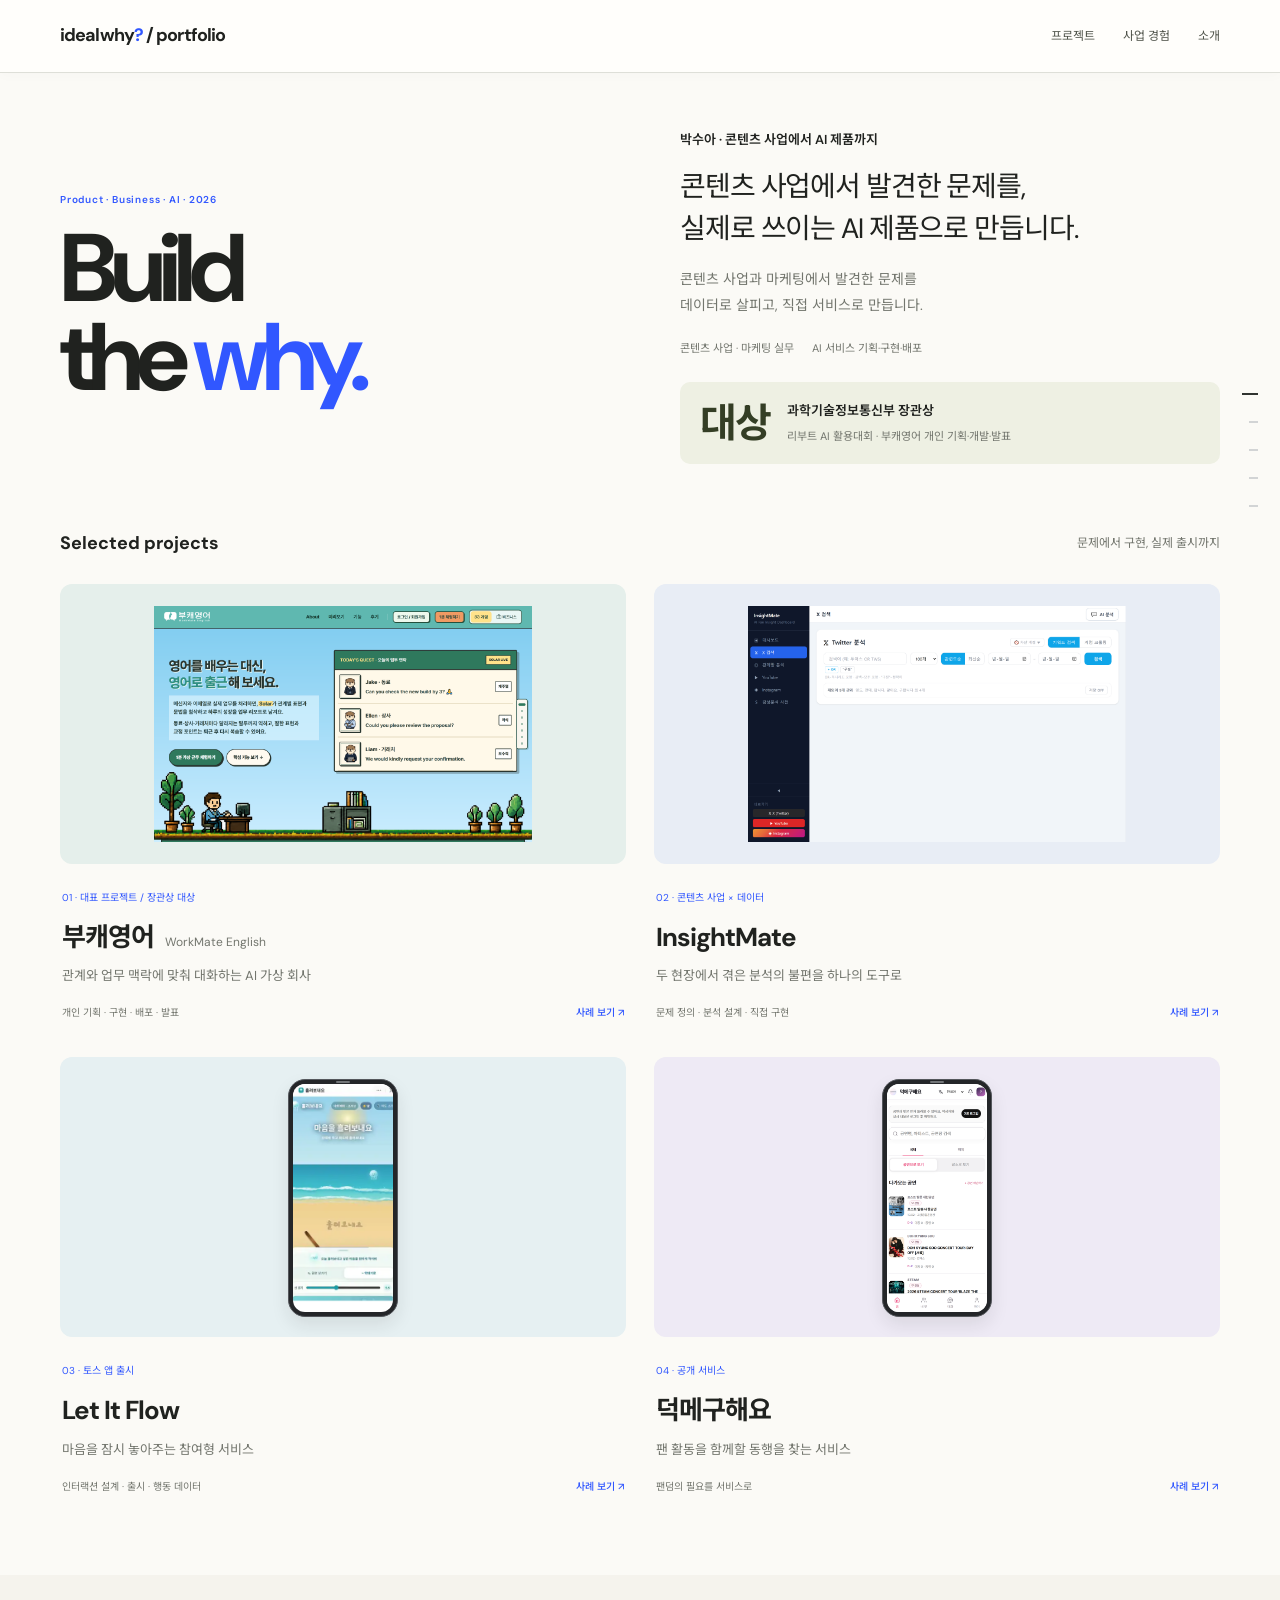
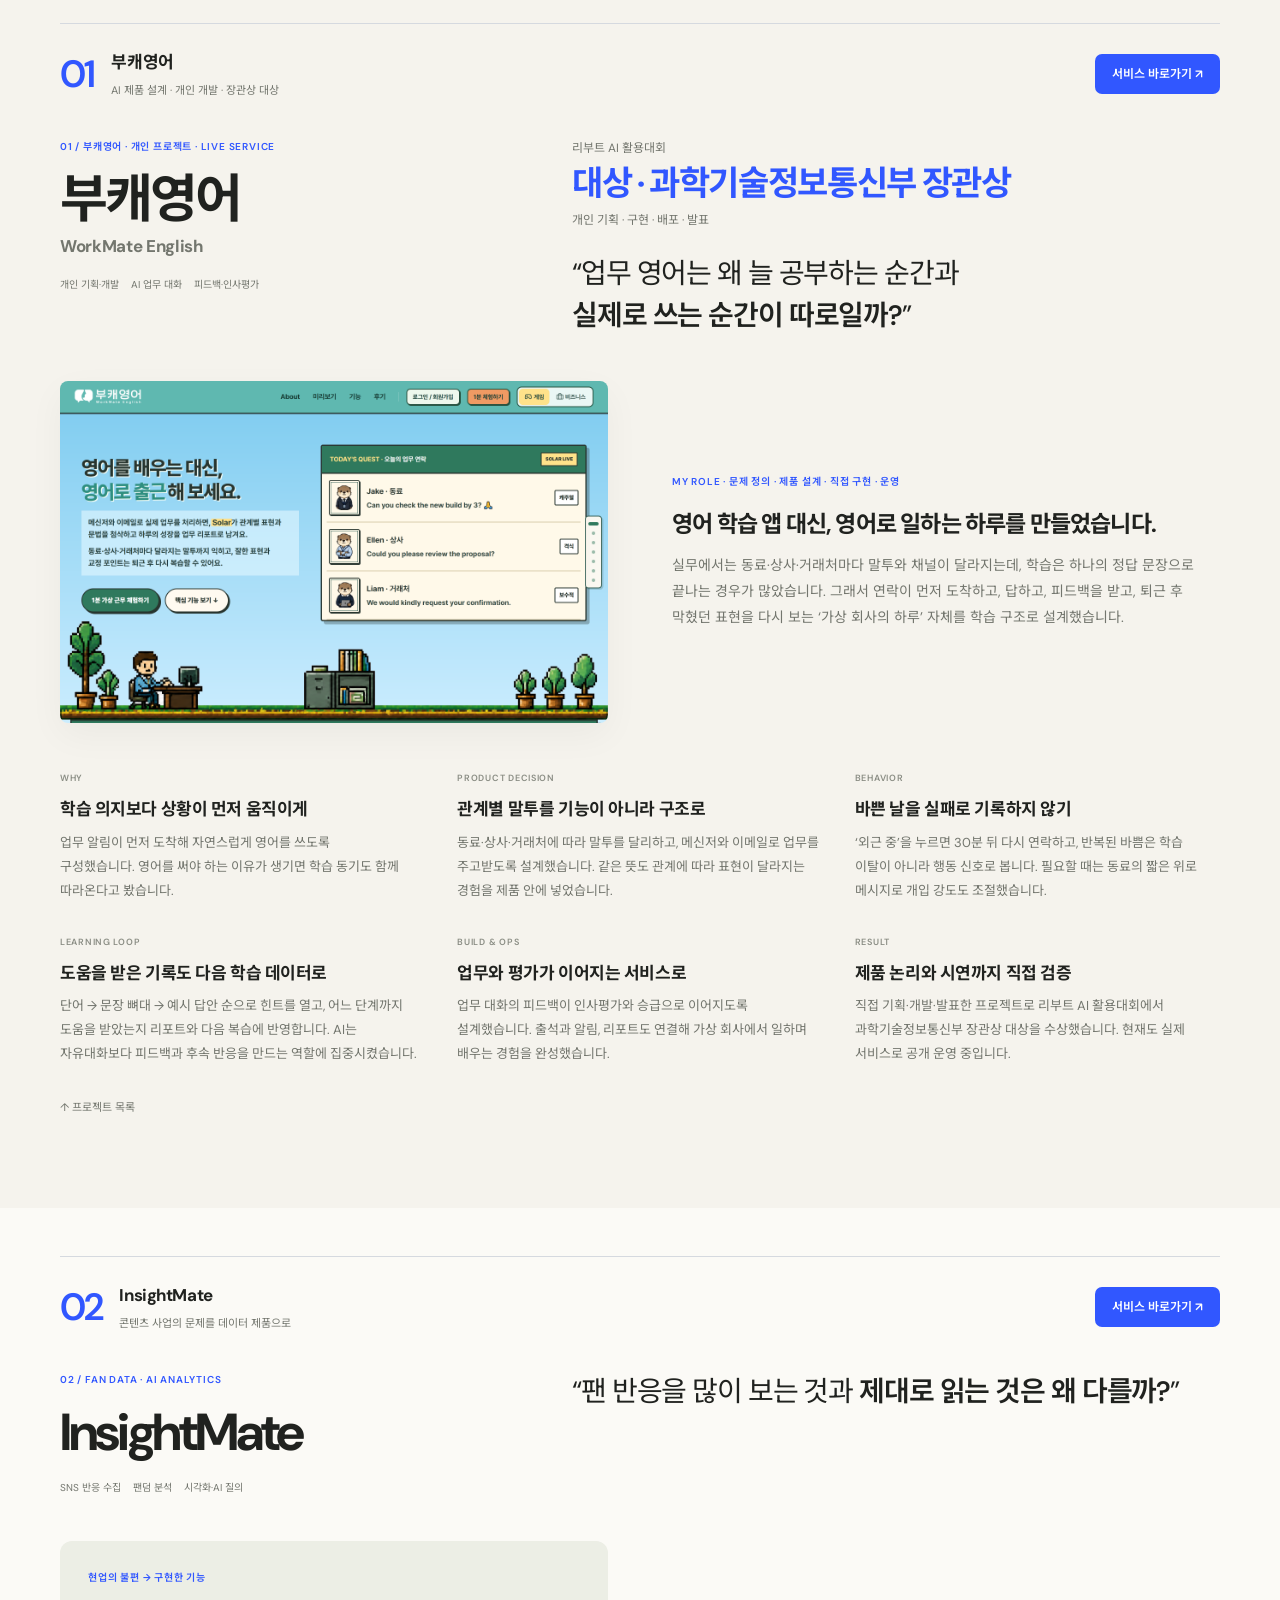
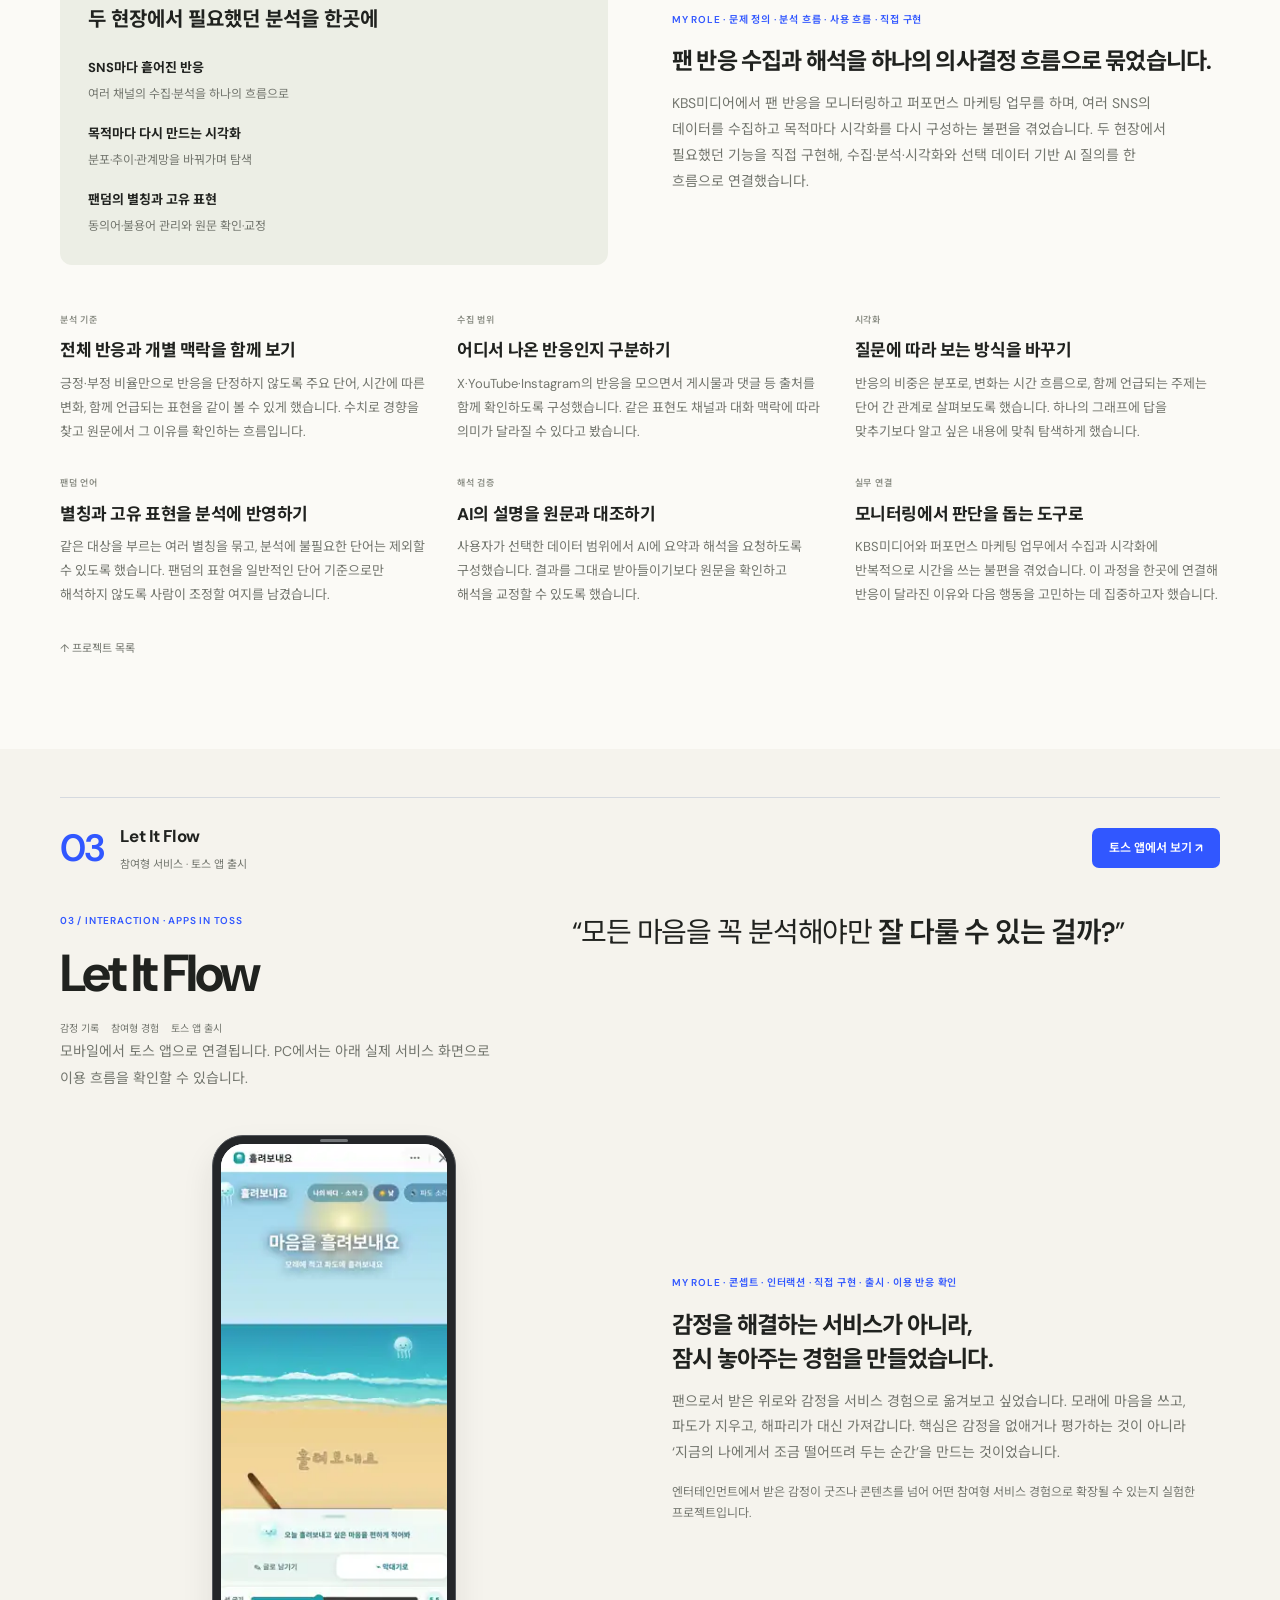
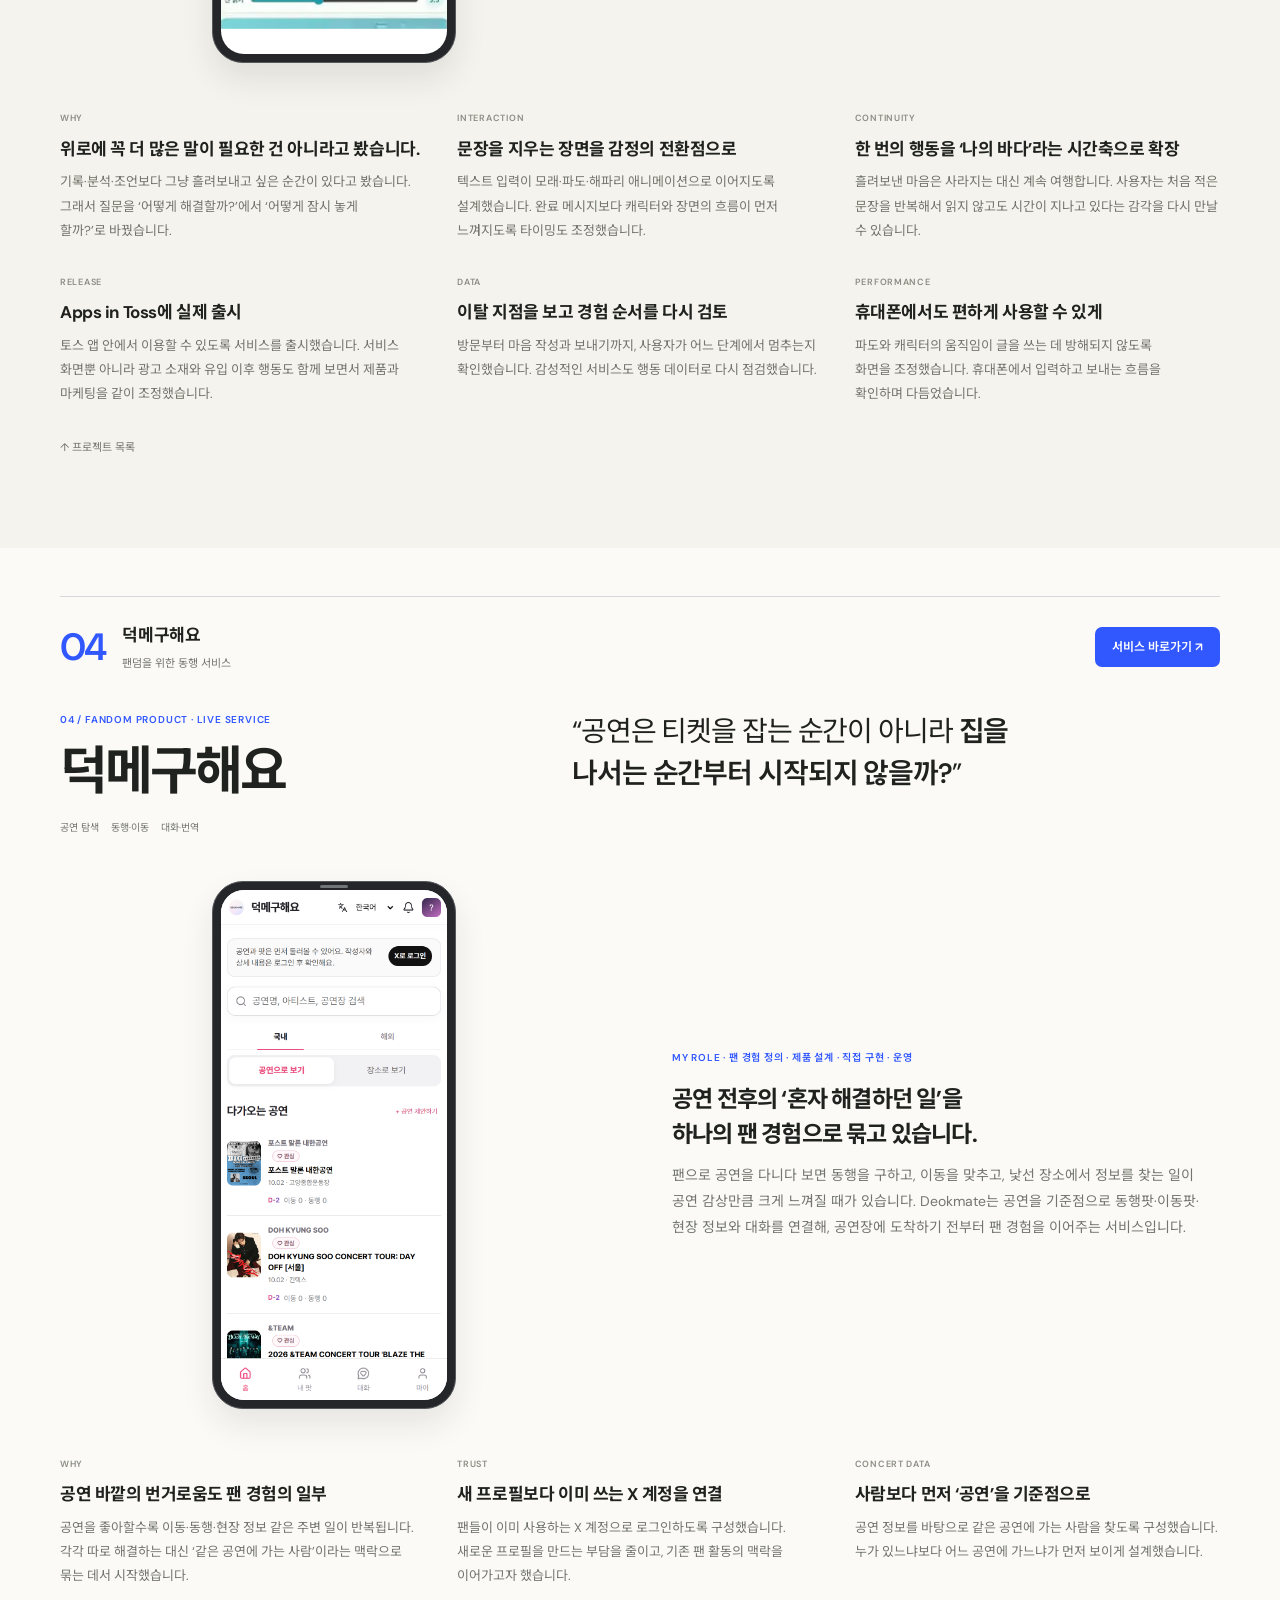
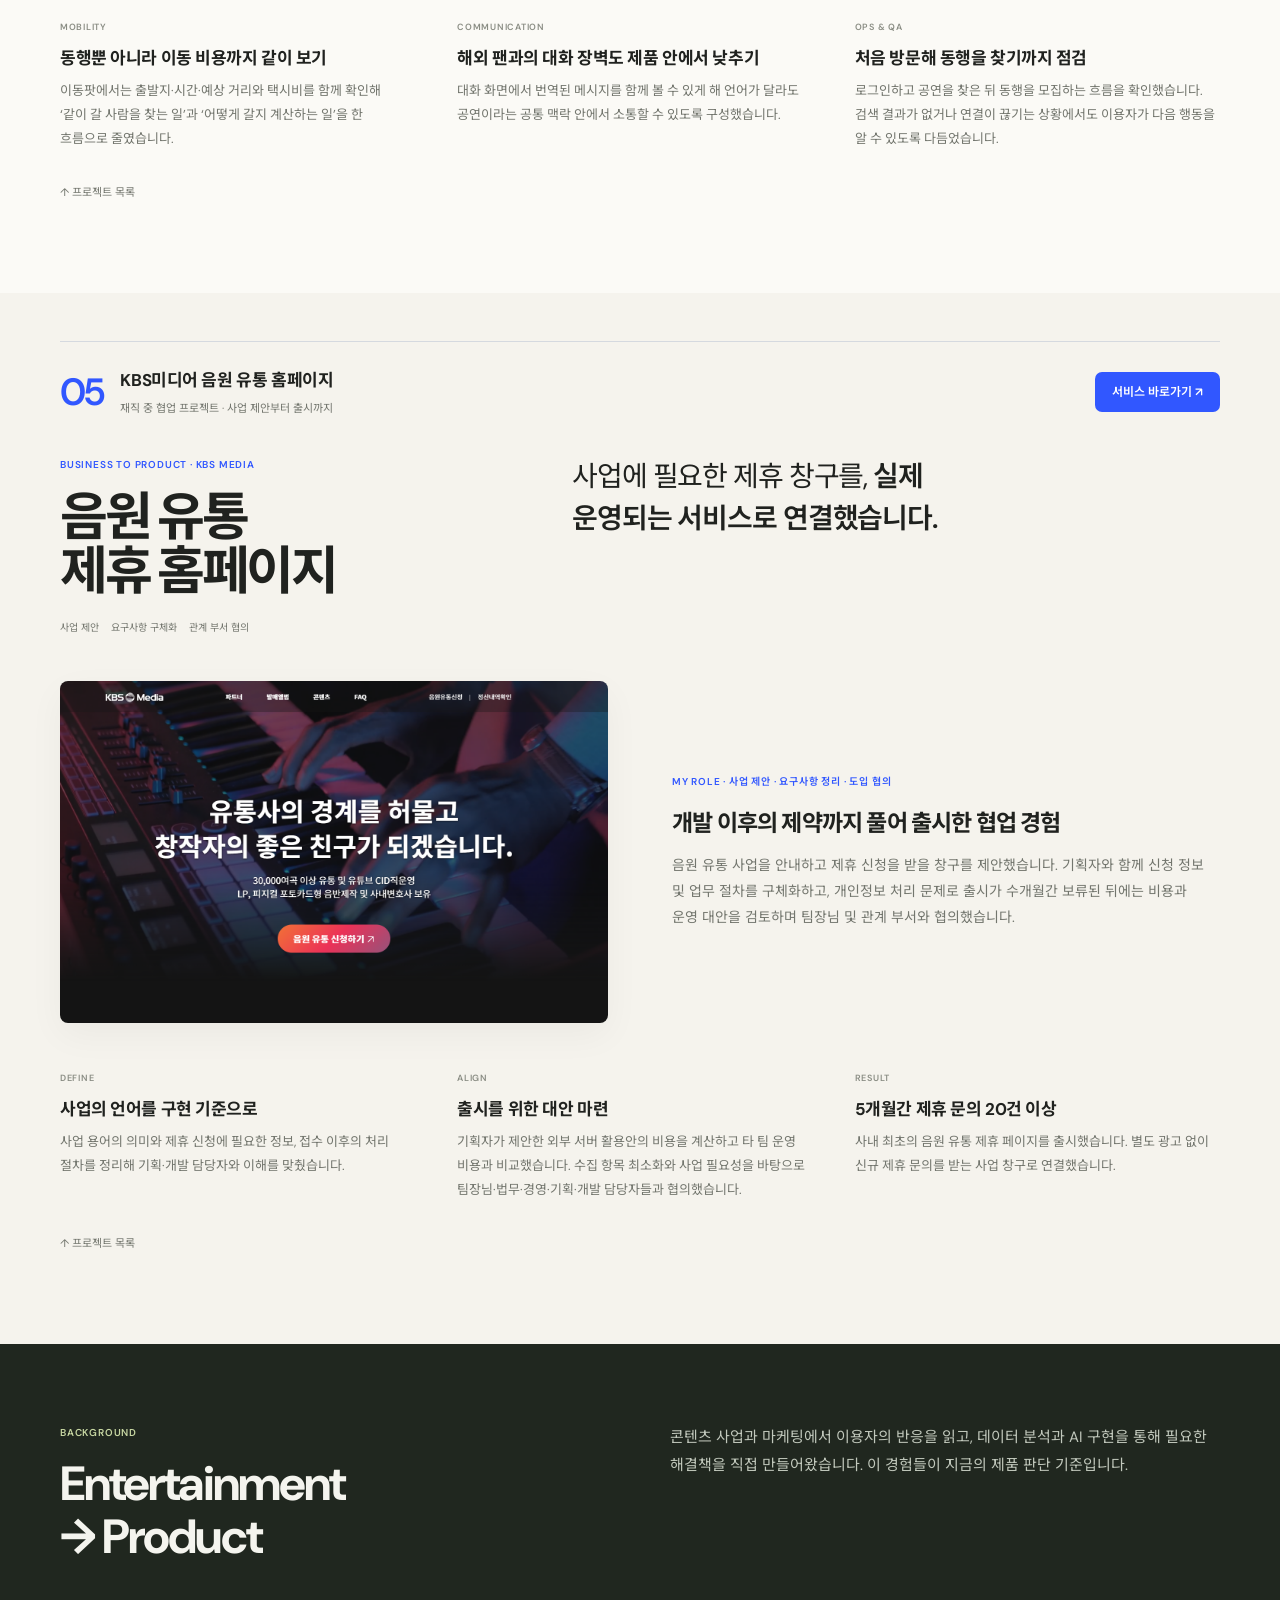
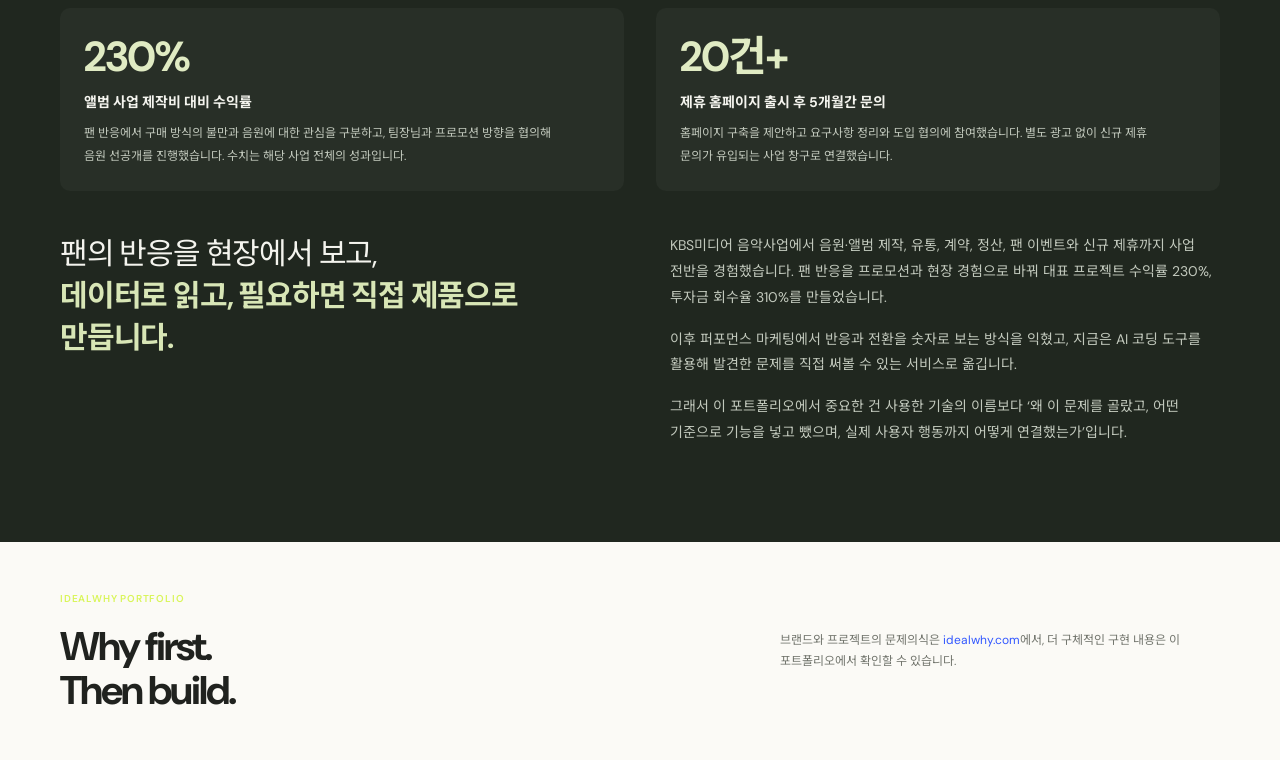
==== portfolio/index.html @ 9c5b3c1f "Clarify analytical decisions and distinguish top navigation" ====
<!doctype html>
<html lang="ko">
<head>
<meta charset="utf-8">
<meta name="viewport" content="width=device-width,initial-scale=1">
<title>박수아 · AI Product Builder Portfolio | idealwhy</title>
<meta name="description" content="박수아의 제품·사업·AI 서비스 포트폴리오. idealwhy에서 소개한 프로젝트의 제품 구조와 개발 의사결정을 더 자세히 정리했습니다.">
<link rel="canonical" href="https://portfolio.idealwhy.com/">
<meta property="og:type" content="website">
<meta property="og:locale" content="ko_KR">
<meta property="og:site_name" content="idealwhy portfolio">
<meta property="og:title" content="Portfolio · idealwhy">
<meta property="og:description" content="제품을 왜 이렇게 만들었는지, 어떤 구조로 구현했는지까지 정리한 포트폴리오.">
<meta property="og:url" content="https://portfolio.idealwhy.com/">
<meta property="og:image" content="https://www.idealwhy.com/og-idealwhy.png?v=20260929-portfolio">
<link rel="icon" type="image/png" sizes="32x32" href="https://www.idealwhy.com/favicon-idw-32.png">
<link rel="preconnect" href="https://fonts.googleapis.com">
<link rel="preconnect" href="https://fonts.gstatic.com" crossorigin>
<link href="https://fonts.googleapis.com/css2?family=DM+Mono:wght@400;500&family=DM+Sans:wght@400;500;600;700&family=Noto+Sans+KR:wght@400;500;600;700&display=swap" rel="stylesheet">
<script async src="https://www.googletagmanager.com/gtag/js?id=G-F6FELRLPHC"></script>
<script>
window.dataLayer=window.dataLayer||[];
function gtag(){dataLayer.push(arguments)}
gtag("js",new Date());
gtag("config","G-F6FELRLPHC",{page_title:"박수아 | AI Product Builder Portfolio",page_path:window.location.pathname,content_group:"portfolio"});
</script>
<style>
:root{--bg:#f5f3ed;--paper:#fbfaf6;--ink:#20221f;--muted:#73766e;--blue:#3157ff;--acid:#e6edbc;--line:#e0e0d9}
*{box-sizing:border-box}html{scroll-behavior:smooth;scroll-padding-top:92px}body{margin:0;background:var(--paper);color:var(--ink);font-family:"DM Sans","Noto Sans KR",sans-serif;line-height:1.75;word-break:keep-all}a{color:inherit;text-decoration:none}img{display:block;max-width:100%}.wrap{width:min(calc(100% - 80px),1160px);margin:auto}.topbar{position:sticky;top:0;z-index:20;background:#fbfaf6f5;backdrop-filter:blur(12px)}.topbar .wrap{height:72px;display:flex;align-items:center;justify-content:space-between}.brand{font-size:18px;font-weight:700;letter-spacing:-.05em}.brand i{font-style:normal;color:var(--blue)}.nav{display:flex;gap:24px;font-size:11px;color:var(--muted)}.nav a:hover,a.live:hover{color:var(--blue)}.hero{padding:56px 0 80px}.hero-grid{display:grid;grid-template-columns:1fr 1fr;gap:80px;align-items:center}.eyebrow,.roleline{font-size:10px;font-weight:600;letter-spacing:.08em;color:var(--blue);margin-bottom:16px}.hero h1{font-size:96px;line-height:.93;letter-spacing:-.075em;margin:0}.hero h1 span{color:var(--blue)}.profile-line{font-size:13px;font-weight:600;margin:0 0 14px}.hero-copy{font-size:28px;line-height:1.45;letter-spacing:-.04em;margin:0 0 16px}.hero-sub{font-size:14px;color:var(--muted);margin:0}.proofs{display:flex;flex-wrap:wrap;gap:8px 18px;margin-top:20px;font-size:11px;color:var(--muted)}.project-index{margin-top:64px}.index-heading{display:flex;justify-content:space-between;align-items:center;margin-bottom:24px}.index-heading h2{font-size:18px;margin:0}.index-heading>span{font-size:12px;color:var(--muted)}.project-cards{display:grid;grid-template-columns:1fr 1fr;gap:36px 28px}.project-card{min-width:0}.card-art{height:280px;padding:22px;border-radius:12px;display:flex;align-items:center;justify-content:center;overflow:hidden;transition:transform .2s}.project-card:hover .card-art{transform:translateY(-3px)}.card-art img{width:100%;height:100%;object-fit:contain;border-radius:5px}.workmate-art{background:#e5efeb}.insight-art{background:#e8edf5}.flow-art{background:#e6f0f2}.deokmate-art{background:#eeeaf5}.mobile-art img{width:auto;max-width:100%;height:100%;border-radius:9px;box-shadow:0 5px 18px #20221f0d}.card-copy{padding:18px 2px 0}.card-label{font-size:10px;color:var(--blue)}.card-copy h3{font-size:26px;letter-spacing:-.04em;margin:5px 0}.card-copy h3 small{font-size:12px;font-weight:400;color:var(--muted);letter-spacing:0;margin-left:6px}.card-copy p{font-size:13px;color:var(--muted);margin:0}.card-foot{display:flex;justify-content:space-between;gap:12px;margin-top:16px;font-size:10px;color:var(--muted)}.card-foot b{font-weight:500;color:var(--blue);white-space:nowrap}.project{padding:88px 0}.project:nth-of-type(even){background:var(--bg)}.project-top{display:grid;grid-template-columns:.8fr 1.2fr;gap:80px;align-items:start}.project-title h3{font-size:52px;line-height:1.05;letter-spacing:-.06em;margin:0 0 20px}.project-title h3 small{display:block;font-size:17px;letter-spacing:-.02em;color:var(--muted);margin-top:12px}.meta{display:flex;flex-wrap:wrap;gap:5px 12px;font-size:10px;color:var(--muted)}.live{display:inline-block;margin-top:18px;font-size:12px;color:var(--blue)}.project-question{font-size:28px;line-height:1.5;letter-spacing:-.04em;margin:0}.project-question strong{font-weight:600}.case-award{display:block;font-size:11px;color:var(--blue);margin-bottom:16px}.preview{display:grid;grid-template-columns:1fr 1fr;gap:64px;align-items:center;margin-top:44px}.monitor{width:100%;margin:auto}.monitor img{width:100%;border-radius:8px;box-shadow:0 12px 36px #20221f0b}.phone{max-width:220px;margin:auto}.phone img{width:100%;border-radius:20px}.deokmate-mockup{max-width:240px;margin:auto}.deokmate-mockup img{width:100%;border-radius:16px;box-shadow:0 12px 36px #20221f0b}.preview-copy h4{font-size:23px;line-height:1.5;letter-spacing:-.035em;margin:0 0 12px}.preview-copy p{font-size:14px;color:var(--muted);margin:0}.need-map{padding:28px;background:#eceee5;border-radius:12px}.need-map h4{font-size:20px;margin:0 0 20px}.need-map>div:not(.eyebrow){margin-top:18px}.need-map b,.need-map span{display:block}.need-map b{font-size:13px}.need-map span{font-size:12px;color:var(--muted);margin-top:4px}.detail-grid{display:grid;grid-template-columns:repeat(3,1fr);gap:32px;margin-top:48px}.detail .eyebrow{font-size:9px;color:#8a8d84;margin-bottom:10px}.detail h4{font-size:17px;line-height:1.5;margin:0 0 8px;letter-spacing:-.025em}.detail p,.detail li{font-size:12px;color:var(--muted);margin:0}.detail ul{padding-left:16px}.arch{margin-top:36px}.arch-flow{display:flex;gap:24px;flex-wrap:wrap}.arch-node{flex:1;min-width:120px}.arch-node b{display:block;font-size:9px;font-weight:500;color:var(--muted);margin-bottom:6px}.arch-node span{font-size:11px;color:var(--muted)}.tech-table{margin-top:28px}.tech-row{display:flex;gap:18px;font-size:11px;margin-top:6px;color:var(--muted)}.tech-row b{width:130px;flex-shrink:0;font-size:9px;font-weight:500}.note{font-size:12px;color:var(--muted);margin-top:16px}.back-projects{display:inline-block;margin-top:32px;font-size:11px;color:var(--muted)}.delivery{padding:72px 0;background:#eeeee5}.delivery h3{font-size:30px;line-height:1.5;letter-spacing:-.04em;margin:0 0 20px}.delivery p{font-size:14px;color:var(--muted);max-width:850px}.delivery-grid{display:grid;grid-template-columns:repeat(3,1fr);gap:36px;margin-top:28px}.delivery-grid h4{font-size:16px;margin:0 0 8px}.delivery-grid p{font-size:12px;margin:0}.background{padding:80px 0;background:#20271f;color:#f4f4ee}.section-head{display:grid;grid-template-columns:1fr 1fr;gap:60px;margin-bottom:44px}.section-head h2{font-size:48px;line-height:1.1;margin:0;letter-spacing:-.04em}.section-head p{font-size:15px;color:#c1c8bc;margin:0}.background .eyebrow{color:#c7d7a2}.bridge{display:grid;grid-template-columns:1fr 1fr;gap:60px}.bridge blockquote{font-size:30px;line-height:1.4;margin:0;letter-spacing:-.04em}.bridge blockquote strong{color:#d8e6b6}.bridge-copy{font-size:14px;color:#c1c8bc}.bridge-copy p{margin:0 0 16px}.footer{padding:48px 0}.footer .wrap{display:flex;justify-content:space-between;align-items:center;gap:36px}.footer h2{font-size:40px;line-height:1.1;letter-spacing:-.05em;margin:0}.footer p{font-size:12px;color:var(--muted);max-width:440px}.footer a{color:var(--blue)}a:focus-visible{outline:3px solid var(--blue);outline-offset:5px}
@media(max-width:800px){.wrap{width:calc(100% - 36px)}.nav{display:none}.hero{padding:32px 0 48px}.hero-grid,.project-top,.preview,.section-head,.bridge{grid-template-columns:1fr;gap:28px}.hero h1{font-size:70px}.hero-copy{font-size:25px}.project-index{margin-top:40px}.card-art{height:220px;padding:16px}.card-copy h3{font-size:23px}.card-copy h3 small{display:block;margin:4px 0 0}.project{padding:56px 0}.project-title h3{font-size:44px}.project-question{font-size:25px}.detail-grid,.delivery-grid{grid-template-columns:1fr;gap:24px}.detail-grid{margin-top:36px}.detail p{font-size:14px}.arch-flow{gap:16px}.arch-node{min-width:130px}.tech-row{display:block}.tech-row b{display:block;margin-top:10px}.delivery{padding:48px 0}.delivery h3{font-size:25px}.footer .wrap{display:block}.index-heading>span{display:none}}
@media(max-width:560px){.project-cards{grid-template-columns:1fr;gap:32px}.card-copy h3 small{display:inline;margin-left:6px}.card-art{height:245px}.card-foot{font-size:10px}}
@media(prefers-reduced-motion:reduce){html{scroll-behavior:auto}.card-art{transition:none}}

/* Quiet right-side scroll index; content remains centered */
.project-rail{position:fixed;right:12px;left:auto;top:50%;transform:translateY(-50%);width:28px;z-index:30;display:flex;flex-direction:column;gap:0;background:none;padding:0;overflow:visible}.rail-label{display:none}.project-rail a{position:relative;display:block;width:28px;height:40px;padding:0;font-size:0;color:transparent;border-radius:0;background:none}.project-rail a span{display:none}.project-rail a::before{content:"";position:absolute;right:10px;top:5px;width:7px;height:2px;background:#d2d4d5;box-shadow:none}.project-rail a[aria-current="location"]::before{width:13px;background:#303330}.project-rail a:hover::before{background:var(--blue)}.project-rail a::after{content:attr(aria-label);position:absolute;right:32px;top:0;white-space:nowrap;font-size:11px;line-height:24px;padding:3px 9px;background:#fbfaf6f5;color:var(--ink);border-radius:4px;opacity:0;pointer-events:none}.project-rail a:hover::after,.project-rail a:focus-visible::after{opacity:1}.chapter-heading{display:flex;align-items:center;gap:18px;margin-bottom:38px;padding-top:24px;border-top:1px solid #d5d9df}.chapter-heading>span{font-size:38px;line-height:1;color:var(--blue);letter-spacing:-.06em;font-weight:600}.chapter-heading h2{font-size:17px;margin:0;letter-spacing:-.025em}.chapter-heading p{font-size:11px;color:var(--muted);margin:3px 0 0}.project{padding-top:48px}.nav{display:none}.wrap{margin-left:auto;margin-right:auto}html{scroll-padding-top:92px}
@media(max-width:800px){.project-rail{right:0;width:22px}.project-rail a{width:22px;height:30px}.project-rail a::before{right:5px;box-shadow:none}.wrap{width:calc(100% - 56px)}.chapter-heading{margin-bottom:30px}.chapter-heading>span{font-size:32px}}

/* Consistent phone frames and visible proof points */
.device-phone{position:relative;flex-shrink:0;width:244px;aspect-ratio:390/844;padding:8px;background:#242629;border:1px solid #55585d;border-radius:31px;box-shadow:0 16px 32px #20221f18;margin:auto}.device-phone::before{content:"";position:absolute;top:3px;left:50%;transform:translateX(-50%);width:28px;height:3px;border-radius:3px;background:#727578}.device-screen{width:100%;height:100%;overflow:hidden;border-radius:23px;background:white}.device-phone .device-screen img{display:block;width:100%;height:100%;max-width:none;object-fit:cover;object-position:top;border-radius:0;box-shadow:none}.mobile-art .device-phone{height:238px;width:auto;aspect-ratio:390/844;padding:4px;border-radius:17px;box-shadow:0 8px 18px #20221f18}.mobile-art .device-screen{border-radius:12px}.mobile-art .device-phone::before{width:14px;height:2px;top:1px}.phone,.deokmate-mockup{max-width:none;width:244px;margin:auto}.award-proof{display:flex;align-items:center;gap:18px;margin-top:24px;padding:18px 20px;background:#eef0e3;border-radius:10px}.award-proof strong{font-size:40px;line-height:1;letter-spacing:-.06em;color:#343e25;flex-shrink:0}.award-proof b{display:block;font-size:13px;font-weight:600}.award-proof span{display:block;font-size:11px;color:var(--muted);margin-top:4px}.case-award{padding:0;margin-bottom:22px;font-size:12px;color:var(--muted)}.case-award strong{display:block;font-size:34px;line-height:1.2;color:var(--blue);letter-spacing:-.04em;margin:5px 0}.business-proof{display:grid;grid-template-columns:1fr 1fr;gap:32px;margin:0 0 42px}.business-proof>div{padding:24px;background:#ffffff09;border-radius:10px}.business-proof strong{font-size:42px;line-height:1.2;color:#e0ebc3;letter-spacing:-.05em}.business-proof b{display:block;font-size:14px;margin:8px 0}.business-proof p{font-size:12px;color:#c1c8bc;margin:0;max-width:470px}
@media(max-width:800px){.business-proof{grid-template-columns:1fr;gap:16px}.award-proof{padding:16px;gap:14px}.award-proof strong{font-size:34px}.case-award strong{font-size:30px}}
.project-rail a{height:28px}.project-rail a::before{top:13px;width:9px;box-shadow:none}.project-rail a[aria-current="location"]::before{width:16px}

.topbar .nav{display:flex;gap:28px;align-items:center;font-size:12px;color:var(--muted)}.topbar .nav a{white-space:nowrap;padding:10px 0}.topbar .nav a:hover,.topbar .nav a:focus-visible{color:var(--blue)}
@media(max-width:600px){.topbar .wrap{width:calc(100% - 36px);gap:14px}.topbar .brand{font-size:14px}.topbar .nav{gap:14px;font-size:11px}}

/* Natural paragraph wrapping without forced sentence breaks */
.preview-copy p,.detail p,.bridge-copy p,.business-proof p,.section-head p{line-height:1.85;word-break:keep-all;overflow-wrap:break-word;text-wrap:pretty}.project-question,.hero-copy,.preview-copy h4,.detail h4{text-wrap:balance}.project-title h3{overflow-wrap:normal;word-break:keep-all}.preview-copy p{max-width:38em}.detail p{font-size:13px}.tech-row span{overflow-wrap:anywhere}
@media(max-width:800px){.detail p{font-size:14px}.project-title h3{font-size:clamp(32px,10vw,44px)}}

.chapter-heading .live{margin:0 0 0 auto;display:inline-flex;align-items:center;justify-content:center;flex-shrink:0;padding:11px 17px;border-radius:7px;background:var(--blue);color:#fff;font-size:12px;font-weight:600;line-height:1.5;white-space:nowrap}.chapter-heading .live:hover{background:#2445d8;color:#fff}.chapter-heading>div{min-width:0}.chapter-heading{align-items:center}
@media(max-width:600px){.chapter-heading{gap:10px;flex-wrap:wrap}.chapter-heading>div{flex:1}.chapter-heading .live{padding:9px 11px;font-size:11px}.chapter-heading h2{font-size:15px}.chapter-heading p{font-size:10px}.chapter-heading>span{font-size:28px}}

.hero-copy .thought,.hero-sub .thought{display:block}.hero-sub{line-height:1.9}.hero-copy{line-height:1.5}.preview-copy h4{max-width:24em}.preview-copy p{text-wrap:pretty}.case-award strong{text-wrap:balance}

.topbar{background:#fffefb;border-bottom:1px solid #dedfd8;box-shadow:0 3px 12px #20221f05}.topbar .nav a{color:#50544b}.topbar .brand{color:#20221f}
</style>
</head>
<body>
<header class="topbar">
  <div class="wrap">
    <a class="brand" href="https://www.idealwhy.com/">idealwhy<i>?</i> / portfolio</a>
    <nav class="nav" aria-label="주요 메뉴"><a href="#projects">프로젝트</a><a href="#delivery">사업 경험</a><a href="#background">소개</a></nav>
  </div>
</header>
<nav class="project-rail" aria-label="프로젝트 스크롤 이동"><a href="#workmate" aria-label="부캐영어">부캐영어</a><a href="#insightmate" aria-label="InsightMate">InsightMate</a><a href="#flow" aria-label="Let It Flow">Let It Flow</a><a href="#deokmate" aria-label="덕메구해요">덕메구해요</a><a href="#delivery" aria-label="KBS미디어 홈페이지">KBS미디어 홈페이지</a></nav>

<main>
<section class="hero">
  <div class="wrap">
    <div class="hero-grid">
      <div>
        <div class="eyebrow">Product · Business · AI · 2026</div>
        <h1>Build<br>the <span>why.</span></h1>
      </div>
      <div>
        <p class="profile-line">박수아 · 콘텐츠 사업에서 AI 제품까지</p><p class="hero-copy"><span class="thought">콘텐츠 사업에서 발견한 문제를,</span> <span class="thought">실제로 쓰이는 AI 제품으로 만듭니다.</span></p>
        <p class="hero-sub"><span class="thought">콘텐츠 사업과 마케팅에서 발견한 문제를</span> <span class="thought">데이터로 살피고, 직접 서비스로 만듭니다.</span></p><div class="proofs"><span>콘텐츠 사업 · 마케팅 실무</span><span>AI 서비스 기획·구현·배포</span></div><div class="award-proof"><strong>대상</strong><div><b>과학기술정보통신부 장관상</b><span>리부트 AI 활용대회 · 부캐영어 개인 기획·개발·발표</span></div></div>
      </div>
    </div>
<div class="project-index" id="projects"><div class="index-heading"><h2>Selected projects</h2><span>문제에서 구현, 실제 출시까지</span></div><div class="project-cards">
<a class="project-card featured" href="#workmate"><div class="card-art workmate-art"><img src="/assets/workmate-card.png" alt="부캐영어 실제 서비스 첫 화면"></div><div class="card-copy"><span class="card-label">01 · 대표 프로젝트 / 장관상 대상</span><h3>부캐영어 <small>WorkMate English</small></h3><p>관계와 업무 맥락에 맞춰 대화하는 AI 가상 회사</p><div class="card-foot"><span>개인 기획 · 구현 · 배포 · 발표</span><b>사례 보기 ↗</b></div></div></a>
<a class="project-card" href="#insightmate"><div class="card-art insight-art"><img src="/assets/insightmate-card.png" alt="InsightMate SNS 검색과 수집 설정 화면"></div><div class="card-copy"><span class="card-label">02 · 콘텐츠 사업 × 데이터</span><h3>InsightMate</h3><p>두 현장에서 겪은 분석의 불편을 하나의 도구로</p><div class="card-foot"><span>문제 정의 · 분석 설계 · 직접 구현</span><b>사례 보기 ↗</b></div></div></a>
<a class="project-card" href="#flow"><div class="card-art mobile-art flow-art"><div class="device-phone"><div class="device-screen"><img src="/assets/let-it-flow.webp" alt="Let It Flow 실제 서비스 화면" loading="lazy"></div></div></div><div class="card-copy"><span class="card-label">03 · 토스 앱 출시</span><h3>Let It Flow</h3><p>마음을 잠시 놓아주는 참여형 서비스</p><div class="card-foot"><span>인터랙션 설계 · 출시 · 행동 데이터</span><b>사례 보기 ↗</b></div></div></a>
<a class="project-card" href="#deokmate"><div class="card-art mobile-art deokmate-art"><div class="device-phone"><div class="device-screen"><img src="/assets/deokmate-service.png" alt="덕메구해요 실제 공연 목록 화면" loading="lazy"></div></div></div><div class="card-copy"><span class="card-label">04 · 공개 서비스</span><h3>덕메구해요</h3><p>팬 활동을 함께할 동행을 찾는 서비스</p><div class="card-foot"><span>팬덤의 필요를 서비스로</span><b>사례 보기 ↗</b></div></div></a>
</div></div>
  </div>
</section>

<section class="project" id="workmate" data-project="workmate_english">
  <div class="wrap"><div class="chapter-heading"><span>01</span><div><h2>부캐영어</h2><p>AI 제품 설계 · 개인 개발 · 장관상 대상</p></div><a class="live" href="https://www.enmate.co.kr" target="_blank" rel="noreferrer">서비스 바로가기 ↗</a></div>
    <div class="project-top">
      <div class="project-title">
        <div class="eyebrow">01 / 부캐영어 · 개인 프로젝트 · LIVE SERVICE</div>
        <h3>부캐영어<small>WorkMate English</small></h3>
        <div class="meta"><span>개인 기획·개발</span><span>AI 업무 대화</span><span>피드백·인사평가</span></div>

      </div>
      <div><div class="case-award">리부트 AI 활용대회<strong>대상 · 과학기술정보통신부 장관상</strong>개인 기획 · 구현 · 배포 · 발표</div><p class="project-question">“업무 영어는 왜 늘 공부하는 순간과 <strong>실제로 쓰는 순간이 따로일까?</strong>”</p></div>
    </div>

    <div class="preview">
      <div class="monitor"><img src="/assets/workmate-card.png" alt="WorkMate English 게임 모드 실제 화면"></div>
      <div class="preview-copy">
        <div class="roleline">MY ROLE · 문제 정의 · 제품 설계 · 직접 구현 · 운영</div>
        <h4>영어 학습 앱 대신, 영어로 일하는 하루를 만들었습니다.</h4>
        <p>실무에서는 동료·상사·거래처마다 말투와 채널이 달라지는데, 학습은 하나의 정답 문장으로 끝나는 경우가 많았습니다. 그래서 연락이 먼저 도착하고, 답하고, 피드백을 받고, 퇴근 후 막혔던 표현을 다시 보는 ‘가상 회사의 하루’ 자체를 학습 구조로 설계했습니다.</p>
      </div>
    </div>
    <div class="detail-grid">
      <div class="detail"><div class="eyebrow">WHY</div><h4>학습 의지보다 상황이 먼저 움직이게</h4><p>업무 알림이 먼저 도착해 자연스럽게 영어를 쓰도록 구성했습니다. 영어를 써야 하는 이유가 생기면 학습 동기도 함께 따라온다고 봤습니다.</p></div>
      <div class="detail"><div class="eyebrow">PRODUCT DECISION</div><h4>관계별 말투를 기능이 아니라 구조로</h4><p>동료·상사·거래처에 따라 말투를 달리하고, 메신저와 이메일로 업무를 주고받도록 설계했습니다. 같은 뜻도 관계에 따라 표현이 달라지는 경험을 제품 안에 넣었습니다.</p></div>
      <div class="detail"><div class="eyebrow">BEHAVIOR</div><h4>바쁜 날을 실패로 기록하지 않기</h4><p>‘외근 중’을 누르면 30분 뒤 다시 연락하고, 반복된 바쁨은 학습 이탈이 아니라 행동 신호로 봅니다. 필요할 때는 동료의 짧은 위로 메시지로 개입 강도도 조절했습니다.</p></div>
      <div class="detail"><div class="eyebrow">LEARNING LOOP</div><h4>도움을 받은 기록도 다음 학습 데이터로</h4><p>단어 → 문장 뼈대 → 예시 답안 순으로 힌트를 열고, 어느 단계까지 도움을 받았는지 리포트와 다음 복습에 반영합니다. AI는 자유대화보다 피드백과 후속 반응을 만드는 역할에 집중시켰습니다.</p></div>
      <div class="detail"><div class="eyebrow">BUILD & OPS</div><h4>업무와 평가가 이어지는 서비스로</h4><p>업무 대화의 피드백이 인사평가와 승급으로 이어지도록 설계했습니다. 출석과 알림, 리포트도 연결해 가상 회사에서 일하며 배우는 경험을 완성했습니다.</p></div>
      <div class="detail"><div class="eyebrow">RESULT</div><h4>제품 논리와 시연까지 직접 검증</h4><p>직접 기획·개발·발표한 프로젝트로 리부트 AI 활용대회에서 과학기술정보통신부 장관상 대상을 수상했습니다. 현재도 실제 서비스로 공개 운영 중입니다.</p></div>
    </div>




    <a class="back-projects" href="#projects">↑ 프로젝트 목록</a>
  </div>
</section>

<section class="project" id="insightmate" data-project="insightmate">
  <div class="wrap"><div class="chapter-heading"><span>02</span><div><h2>InsightMate</h2><p>콘텐츠 사업의 문제를 데이터 제품으로</p></div><a class="live" href="https://insightmate.idealwhy.com" target="_blank" rel="noreferrer">서비스 바로가기 ↗</a></div>
    <div class="project-top">
      <div class="project-title">
        <div class="eyebrow">02 / FAN DATA · AI ANALYTICS</div>
        <h3>InsightMate</h3>
        <div class="meta"><span>SNS 반응 수집</span><span>팬덤 분석</span><span>시각화·AI 질의</span></div>

      </div>
      <p class="project-question">“팬 반응을 많이 보는 것과 <strong>제대로 읽는 것은 왜 다를까?</strong>”</p>
    </div>

    <div class="preview">
      <div class="need-map"><div class="eyebrow">현업의 불편 → 구현한 기능</div><h4>두 현장에서 필요했던 분석을 한곳에</h4><div><b>SNS마다 흩어진 반응</b><span>여러 채널의 수집·분석을 하나의 흐름으로</span></div><div><b>목적마다 다시 만드는 시각화</b><span>분포·추이·관계망을 바꿔가며 탐색</span></div><div><b>팬덤의 별칭과 고유 표현</b><span>동의어·불용어 관리와 원문 확인·교정</span></div></div>
      <div class="preview-copy">
        <div class="roleline">MY ROLE · 문제 정의 · 분석 흐름 · 사용 흐름 · 직접 구현</div>
        <h4>팬 반응 수집과 해석을 하나의 의사결정 흐름으로 묶었습니다.</h4>
        <p>KBS미디어에서 팬 반응을 모니터링하고 퍼포먼스 마케팅 업무를 하며, 여러 SNS의 데이터를 수집하고 목적마다 시각화를 다시 구성하는 불편을 겪었습니다. 두 현장에서 필요했던 기능을 직접 구현해, 수집·분석·시각화와 선택 데이터 기반 AI 질의를 한 흐름으로 연결했습니다.</p>
      </div>
    </div>
    <div class="detail-grid"><div class="detail"><div class="eyebrow">분석 기준</div><h4>전체 반응과 개별 맥락을 함께 보기</h4><p>긍정·부정 비율만으로 반응을 단정하지 않도록 주요 단어, 시간에 따른 변화, 함께 언급되는 표현을 같이 볼 수 있게 했습니다. 수치로 경향을 찾고 원문에서 그 이유를 확인하는 흐름입니다.</p></div><div class="detail"><div class="eyebrow">수집 범위</div><h4>어디서 나온 반응인지 구분하기</h4><p>X·YouTube·Instagram의 반응을 모으면서 게시물과 댓글 등 출처를 함께 확인하도록 구성했습니다. 같은 표현도 채널과 대화 맥락에 따라 의미가 달라질 수 있다고 봤습니다.</p></div><div class="detail"><div class="eyebrow">시각화</div><h4>질문에 따라 보는 방식을 바꾸기</h4><p>반응의 비중은 분포로, 변화는 시간 흐름으로, 함께 언급되는 주제는 단어 간 관계로 살펴보도록 했습니다. 하나의 그래프에 답을 맞추기보다 알고 싶은 내용에 맞춰 탐색하게 했습니다.</p></div><div class="detail"><div class="eyebrow">팬덤 언어</div><h4>별칭과 고유 표현을 분석에 반영하기</h4><p>같은 대상을 부르는 여러 별칭을 묶고, 분석에 불필요한 단어는 제외할 수 있도록 했습니다. 팬덤의 표현을 일반적인 단어 기준으로만 해석하지 않도록 사람이 조정할 여지를 남겼습니다.</p></div><div class="detail"><div class="eyebrow">해석 검증</div><h4>AI의 설명을 원문과 대조하기</h4><p>사용자가 선택한 데이터 범위에서 AI에 요약과 해석을 요청하도록 구성했습니다. 결과를 그대로 받아들이기보다 원문을 확인하고 해석을 교정할 수 있도록 했습니다.</p></div><div class="detail"><div class="eyebrow">실무 연결</div><h4>모니터링에서 판단을 돕는 도구로</h4><p>KBS미디어와 퍼포먼스 마케팅 업무에서 수집과 시각화에 반복적으로 시간을 쓰는 불편을 겪었습니다. 이 과정을 한곳에 연결해 반응이 달라진 이유와 다음 행동을 고민하는 데 집중하고자 했습니다.</p></div></div>
    <a class="back-projects" href="#projects">↑ 프로젝트 목록</a>
  </div>
</section>



<section class="project" id="flow" data-project="let_it_flow">
  <div class="wrap"><div class="chapter-heading"><span>03</span><div><h2>Let It Flow</h2><p>참여형 서비스 · 토스 앱 출시</p></div><a class="live" href="intoss://let-it-flow">토스 앱에서 보기 ↗</a></div>
    <div class="project-top">
      <div class="project-title">
        <div class="eyebrow">03 / INTERACTION · APPS IN TOSS</div>
        <h3>Let It Flow</h3>
        <div class="meta"><span>감정 기록</span><span>참여형 경험</span><span>토스 앱 출시</span></div>
        <p class="hero-sub">모바일에서 토스 앱으로 연결됩니다. PC에서는 아래 실제 서비스 화면으로 이용 흐름을 확인할 수 있습니다.</p>
      </div>
      <p class="project-question">“모든 마음을 꼭 분석해야만 <strong>잘 다룰 수 있는 걸까?</strong>”</p>
    </div>

    <div class="preview">
      <div class="phone"><div class="device-phone"><div class="device-screen"><img src="/assets/let-it-flow.webp" alt="Let It Flow 실제 서비스 화면"></div></div></div>
      <div class="preview-copy">
        <div class="roleline">MY ROLE · 콘셉트 · 인터랙션 · 직접 구현 · 출시 · 이용 반응 확인</div>
        <h4>감정을 해결하는 서비스가 아니라, 잠시 놓아주는 경험을 만들었습니다.</h4>
        <p>팬으로서 받은 위로와 감정을 서비스 경험으로 옮겨보고 싶었습니다. 모래에 마음을 쓰고, 파도가 지우고, 해파리가 대신 가져갑니다. 핵심은 감정을 없애거나 평가하는 것이 아니라 ‘지금의 나에게서 조금 떨어뜨려 두는 순간’을 만드는 것이었습니다.</p>
        <div class="note">엔터테인먼트에서 받은 감정이 굿즈나 콘텐츠를 넘어 어떤 참여형 서비스 경험으로 확장될 수 있는지 실험한 프로젝트입니다.</div>
      </div>
    </div>
    <div class="detail-grid">
      <div class="detail"><div class="eyebrow">WHY</div><h4>위로에 꼭 더 많은 말이 필요한 건 아니라고 봤습니다.</h4><p>기록·분석·조언보다 그냥 흘려보내고 싶은 순간이 있다고 봤습니다. 그래서 질문을 ‘어떻게 해결할까?’에서 ‘어떻게 잠시 놓게 할까?’로 바꿨습니다.</p></div>
      <div class="detail"><div class="eyebrow">INTERACTION</div><h4>문장을 지우는 장면을 감정의 전환점으로</h4><p>텍스트 입력이 모래·파도·해파리 애니메이션으로 이어지도록 설계했습니다. 완료 메시지보다 캐릭터와 장면의 흐름이 먼저 느껴지도록 타이밍도 조정했습니다.</p></div>
      <div class="detail"><div class="eyebrow">CONTINUITY</div><h4>한 번의 행동을 ‘나의 바다’라는 시간축으로 확장</h4><p>흘려보낸 마음은 사라지는 대신 계속 여행합니다. 사용자는 처음 적은 문장을 반복해서 읽지 않고도 시간이 지나고 있다는 감각을 다시 만날 수 있습니다.</p></div>
      <div class="detail"><div class="eyebrow">RELEASE</div><h4>Apps in Toss에 실제 출시</h4><p>토스 앱 안에서 이용할 수 있도록 서비스를 출시했습니다. 서비스 화면뿐 아니라 광고 소재와 유입 이후 행동도 함께 보면서 제품과 마케팅을 같이 조정했습니다.</p></div>
      <div class="detail"><div class="eyebrow">DATA</div><h4>이탈 지점을 보고 경험 순서를 다시 검토</h4><p>방문부터 마음 작성과 보내기까지, 사용자가 어느 단계에서 멈추는지 확인했습니다. 감성적인 서비스도 행동 데이터로 다시 점검했습니다.</p></div>
      <div class="detail"><div class="eyebrow">PERFORMANCE</div><h4>휴대폰에서도 편하게 사용할 수 있게</h4><p>파도와 캐릭터의 움직임이 글을 쓰는 데 방해되지 않도록 화면을 조정했습니다. 휴대폰에서 입력하고 보내는 흐름을 확인하며 다듬었습니다.</p></div>
    </div>


    <a class="back-projects" href="#projects">↑ 프로젝트 목록</a>
  </div>
</section>

<section class="project" id="deokmate" data-project="deokmate">
  <div class="wrap"><div class="chapter-heading"><span>04</span><div><h2>덕메구해요</h2><p>팬덤을 위한 동행 서비스</p></div><a class="live" href="https://deokmate.idealwhy.com" target="_blank" rel="noreferrer">서비스 바로가기 ↗</a></div>
    <div class="project-top">
      <div class="project-title">
        <div class="eyebrow">04 / FANDOM PRODUCT · LIVE SERVICE</div>
        <h3>덕메구해요</h3>
        <div class="meta"><span>공연 탐색</span><span>동행·이동</span><span>대화·번역</span></div>

      </div>
      <p class="project-question">“공연은 티켓을 잡는 순간이 아니라 <strong>집을 나서는 순간부터 시작되지 않을까?</strong>”</p>
    </div>

    <div class="preview deokmate-preview">
      <div class="deokmate-mockup"><div class="device-phone"><div class="device-screen"><img src="/assets/deokmate-service.png" alt="덕메구해요 실제 서비스 화면"></div></div></div>
      <div class="preview-copy">
        <div class="roleline">MY ROLE · 팬 경험 정의 · 제품 설계 · 직접 구현 · 운영</div>
        <h4>공연 전후의 ‘혼자 해결하던 일’을 하나의 팬 경험으로 묶고 있습니다.</h4>
        <p>팬으로 공연을 다니다 보면 동행을 구하고, 이동을 맞추고, 낯선 장소에서 정보를 찾는 일이 공연 감상만큼 크게 느껴질 때가 있습니다. Deokmate는 공연을 기준점으로 동행팟·이동팟·현장 정보와 대화를 연결해, 공연장에 도착하기 전부터 팬 경험을 이어주는 서비스입니다.</p>
      </div>
    </div>
    <div class="detail-grid">
      <div class="detail"><div class="eyebrow">WHY</div><h4>공연 바깥의 번거로움도 팬 경험의 일부</h4><p>공연을 좋아할수록 이동·동행·현장 정보 같은 주변 일이 반복됩니다. 각각 따로 해결하는 대신 ‘같은 공연에 가는 사람’이라는 맥락으로 묶는 데서 시작했습니다.</p></div>
      <div class="detail"><div class="eyebrow">TRUST</div><h4>새 프로필보다 이미 쓰는 X 계정을 연결</h4><p>팬들이 이미 사용하는 X 계정으로 로그인하도록 구성했습니다. 새로운 프로필을 만드는 부담을 줄이고, 기존 팬 활동의 맥락을 이어가고자 했습니다.</p></div>
      <div class="detail"><div class="eyebrow">CONCERT DATA</div><h4>사람보다 먼저 ‘공연’을 기준점으로</h4><p>공연 정보를 바탕으로 같은 공연에 가는 사람을 찾도록 구성했습니다. 누가 있느냐보다 어느 공연에 가느냐가 먼저 보이게 설계했습니다.</p></div>
      <div class="detail"><div class="eyebrow">MOBILITY</div><h4>동행뿐 아니라 이동 비용까지 같이 보기</h4><p>이동팟에서는 출발지·시간·예상 거리와 택시비를 함께 확인해 ‘같이 갈 사람을 찾는 일’과 ‘어떻게 갈지 계산하는 일’을 한 흐름으로 줄였습니다.</p></div>
      <div class="detail"><div class="eyebrow">COMMUNICATION</div><h4>해외 팬과의 대화 장벽도 제품 안에서 낮추기</h4><p>대화 화면에서 번역된 메시지를 함께 볼 수 있게 해 언어가 달라도 공연이라는 공통 맥락 안에서 소통할 수 있도록 구성했습니다.</p></div>
      <div class="detail"><div class="eyebrow">OPS & QA</div><h4>처음 방문해 동행을 찾기까지 점검</h4><p>로그인하고 공연을 찾은 뒤 동행을 모집하는 흐름을 확인했습니다. 검색 결과가 없거나 연결이 끊기는 상황에서도 이용자가 다음 행동을 알 수 있도록 다듬었습니다.</p></div>
    </div>


    <a class="back-projects" href="#projects">↑ 프로젝트 목록</a>
  </div>
</section>

<section class="project" id="delivery" data-project="kbs_music"><div class="wrap">
<div class="chapter-heading"><span>05</span><div><h2>KBS미디어 음원 유통 홈페이지</h2><p>재직 중 협업 프로젝트 · 사업 제안부터 출시까지</p></div><a class="live" href="https://music.kbsmedia.co.kr/" target="_blank" rel="noreferrer">서비스 바로가기 ↗</a></div>
<div class="project-top"><div class="project-title"><div class="eyebrow">BUSINESS TO PRODUCT · KBS MEDIA</div><h3>음원 유통<br>제휴 홈페이지</h3><div class="meta"><span>사업 제안</span><span>요구사항 구체화</span><span>관계 부서 협의</span></div></div><p class="project-question">사업에 필요한 제휴 창구를, <strong>실제 운영되는 서비스로 연결했습니다.</strong></p></div>
<div class="preview"><div class="monitor"><a href="https://music.kbsmedia.co.kr/" target="_blank" rel="noreferrer"><img src="/assets/kbs-music-service.png" alt="KBS미디어 음원 유통 홈페이지 실제 첫 화면" loading="lazy"></a></div><div class="preview-copy"><div class="roleline">MY ROLE · 사업 제안 · 요구사항 정리 · 도입 협의</div><h4>개발 이후의 제약까지 풀어 출시한 협업 경험</h4><p>음원 유통 사업을 안내하고 제휴 신청을 받을 창구를 제안했습니다. 기획자와 함께 신청 정보 및 업무 절차를 구체화하고, 개인정보 처리 문제로 출시가 수개월간 보류된 뒤에는 비용과 운영 대안을 검토하며 팀장님 및 관계 부서와 협의했습니다.</p></div></div>
<div class="detail-grid"><div class="detail"><div class="eyebrow">DEFINE</div><h4>사업의 언어를 구현 기준으로</h4><p>사업 용어의 의미와 제휴 신청에 필요한 정보, 접수 이후의 처리 절차를 정리해 기획·개발 담당자와 이해를 맞췄습니다.</p></div><div class="detail"><div class="eyebrow">ALIGN</div><h4>출시를 위한 대안 마련</h4><p>기획자가 제안한 외부 서버 활용안의 비용을 계산하고 타 팀 운영 비용과 비교했습니다. 수집 항목 최소화와 사업 필요성을 바탕으로 팀장님·법무·경영·기획·개발 담당자들과 협의했습니다.</p></div><div class="detail"><div class="eyebrow">RESULT</div><h4>5개월간 제휴 문의 20건 이상</h4><p>사내 최초의 음원 유통 제휴 페이지를 출시했습니다. 별도 광고 없이 신규 제휴 문의를 받는 사업 창구로 연결했습니다.</p></div></div><a class="back-projects" href="#projects">↑ 프로젝트 목록</a>
</div></section>

<section class="background" id="background">
  <div class="wrap">
    <div class="section-head">
      <div><div class="eyebrow">BACKGROUND</div><h2>Entertainment<br>→ Product</h2></div>
      <p>콘텐츠 사업과 마케팅에서 이용자의 반응을 읽고, 데이터 분석과 AI 구현을 통해 필요한 해결책을 직접 만들어왔습니다. 이 경험들이 지금의 제품 판단 기준입니다.</p>
    </div>
    <div class="business-proof"><div><strong>230%</strong><b>앨범 사업 제작비 대비 수익률</b><p>팬 반응에서 구매 방식의 불만과 음원에 대한 관심을 구분하고, 팀장님과 프로모션 방향을 협의해 음원 선공개를 진행했습니다. 수치는 해당 사업 전체의 성과입니다.</p></div><div><strong>20건+</strong><b>제휴 홈페이지 출시 후 5개월간 문의</b><p>홈페이지 구축을 제안하고 요구사항 정리와 도입 협의에 참여했습니다. 별도 광고 없이 신규 제휴 문의가 유입되는 사업 창구로 연결했습니다.</p></div></div><div class="bridge">
      <blockquote>팬의 반응을 현장에서 보고,<br><strong>데이터로 읽고, 필요하면 직접 제품으로 만듭니다.</strong></blockquote>
      <div class="bridge-copy">
        <p>KBS미디어 음악사업에서 음원·앨범 제작, 유통, 계약, 정산, 팬 이벤트와 신규 제휴까지 사업 전반을 경험했습니다. 팬 반응을 프로모션과 현장 경험으로 바꿔 대표 프로젝트 수익률 230%, 투자금 회수율 310%를 만들었습니다.</p>
        <p>이후 퍼포먼스 마케팅에서 반응과 전환을 숫자로 보는 방식을 익혔고, 지금은 AI 코딩 도구를 활용해 발견한 문제를 직접 써볼 수 있는 서비스로 옮깁니다.</p>
        <p>그래서 이 포트폴리오에서 중요한 건 사용한 기술의 이름보다 ‘왜 이 문제를 골랐고, 어떤 기준으로 기능을 넣고 뺐으며, 실제 사용자 행동까지 어떻게 연결했는가’입니다.</p>
      </div>
    </div>
  </div>
</section>
</main>

<footer class="footer">
  <div class="wrap">
    <div><div class="eyebrow" style="color:#d9f55a">IDEALWHY PORTFOLIO</div><h2>Why first.<br>Then build.</h2></div>
    <p>브랜드와 프로젝트의 문제의식은 <a href="https://www.idealwhy.com/">idealwhy.com</a>에서, 더 구체적인 구현 내용은 이 포트폴리오에서 확인할 수 있습니다.</p>
  </div>
</footer>

<script>
(() => {
  const track = (name, params={}) => {
    if (typeof window.gtag === "function") window.gtag("event", name, params);
  };
  document.addEventListener("click", e => {
    const a = e.target.closest && e.target.closest("a[href]");
    if (!a) return;
    track("portfolio_click", {
      link_text:(a.textContent||"").trim().replace(/\s+/g," ").slice(0,80),
      link_url:a.getAttribute("href")||"",
      link_type:(a.getAttribute("href")||"").startsWith("#")?"section_navigation":"external_service",
      section:a.closest("section")?.id||"header"
    });
  });
  const seen = new Set();
  const io = new IntersectionObserver(entries => entries.forEach(entry => {
    if (!entry.isIntersecting) return;
    const id = entry.target.id;
    if (!id || seen.has(id)) return;
    seen.add(id);
    track("portfolio_section_view",{section_name:id});
  }), {rootMargin:"-20% 0px -55% 0px",threshold:0});
  document.querySelectorAll("section[id]").forEach(el=>io.observe(el));
})();
</script>
<script>
(()=>{const links=[...document.querySelectorAll('.project-rail a')];const targets=links.map(a=>document.querySelector(a.getAttribute('href')));let scheduled=false;function update(){scheduled=false;const marker=110;let current=0;targets.forEach((el,i)=>{if(el&&el.getBoundingClientRect().top<=marker&&(!targets[current]||el.getBoundingClientRect().top>targets[current].getBoundingClientRect().top))current=i;});const above=targets.map((el,i)=>({i,y:el?.getBoundingClientRect().top??Infinity})).filter(x=>x.y<=marker).sort((a,b)=>b.y-a.y);if(above.length)current=above[0].i;links.forEach((a,i)=>{if(i===current)a.setAttribute('aria-current','location');else a.removeAttribute('aria-current');});}addEventListener('scroll',()=>{if(!scheduled){scheduled=true;requestAnimationFrame(update)}},{passive:true});addEventListener('resize',update);update();})();
</script>
</body>
</html>
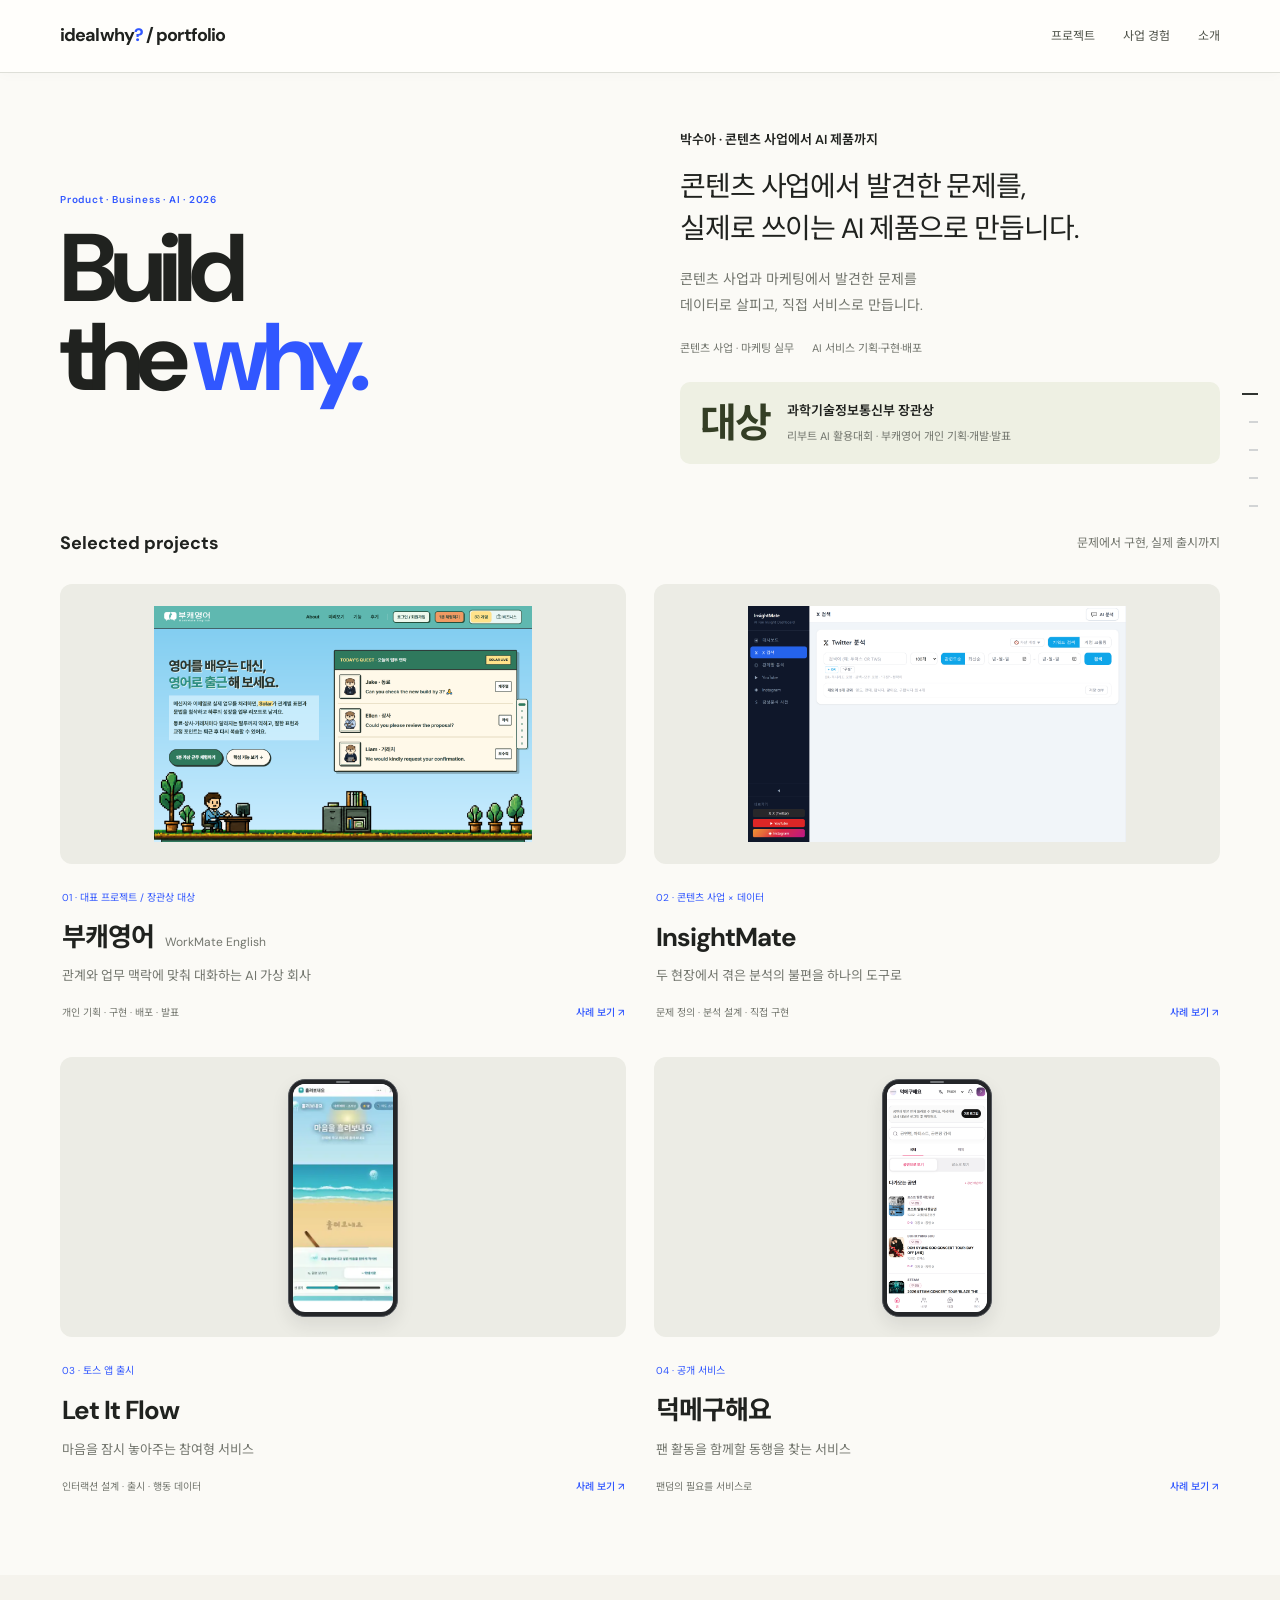
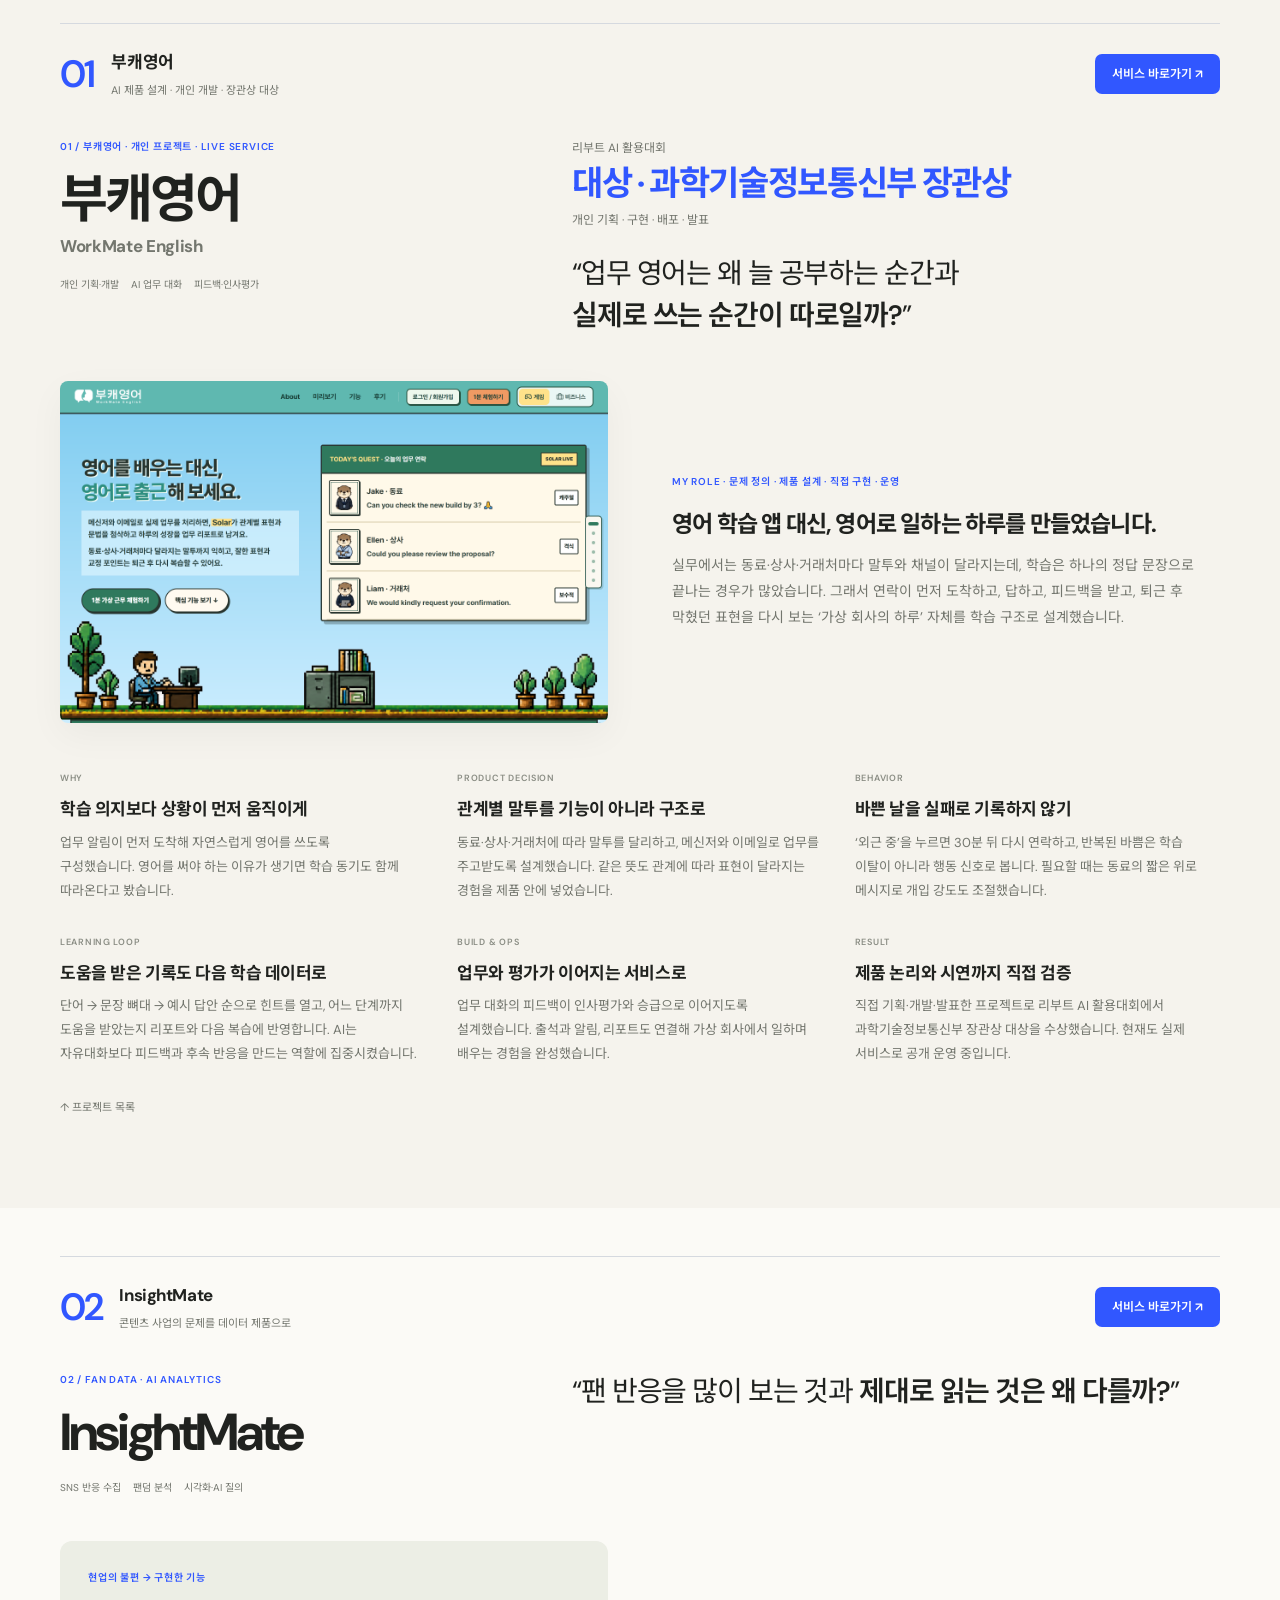
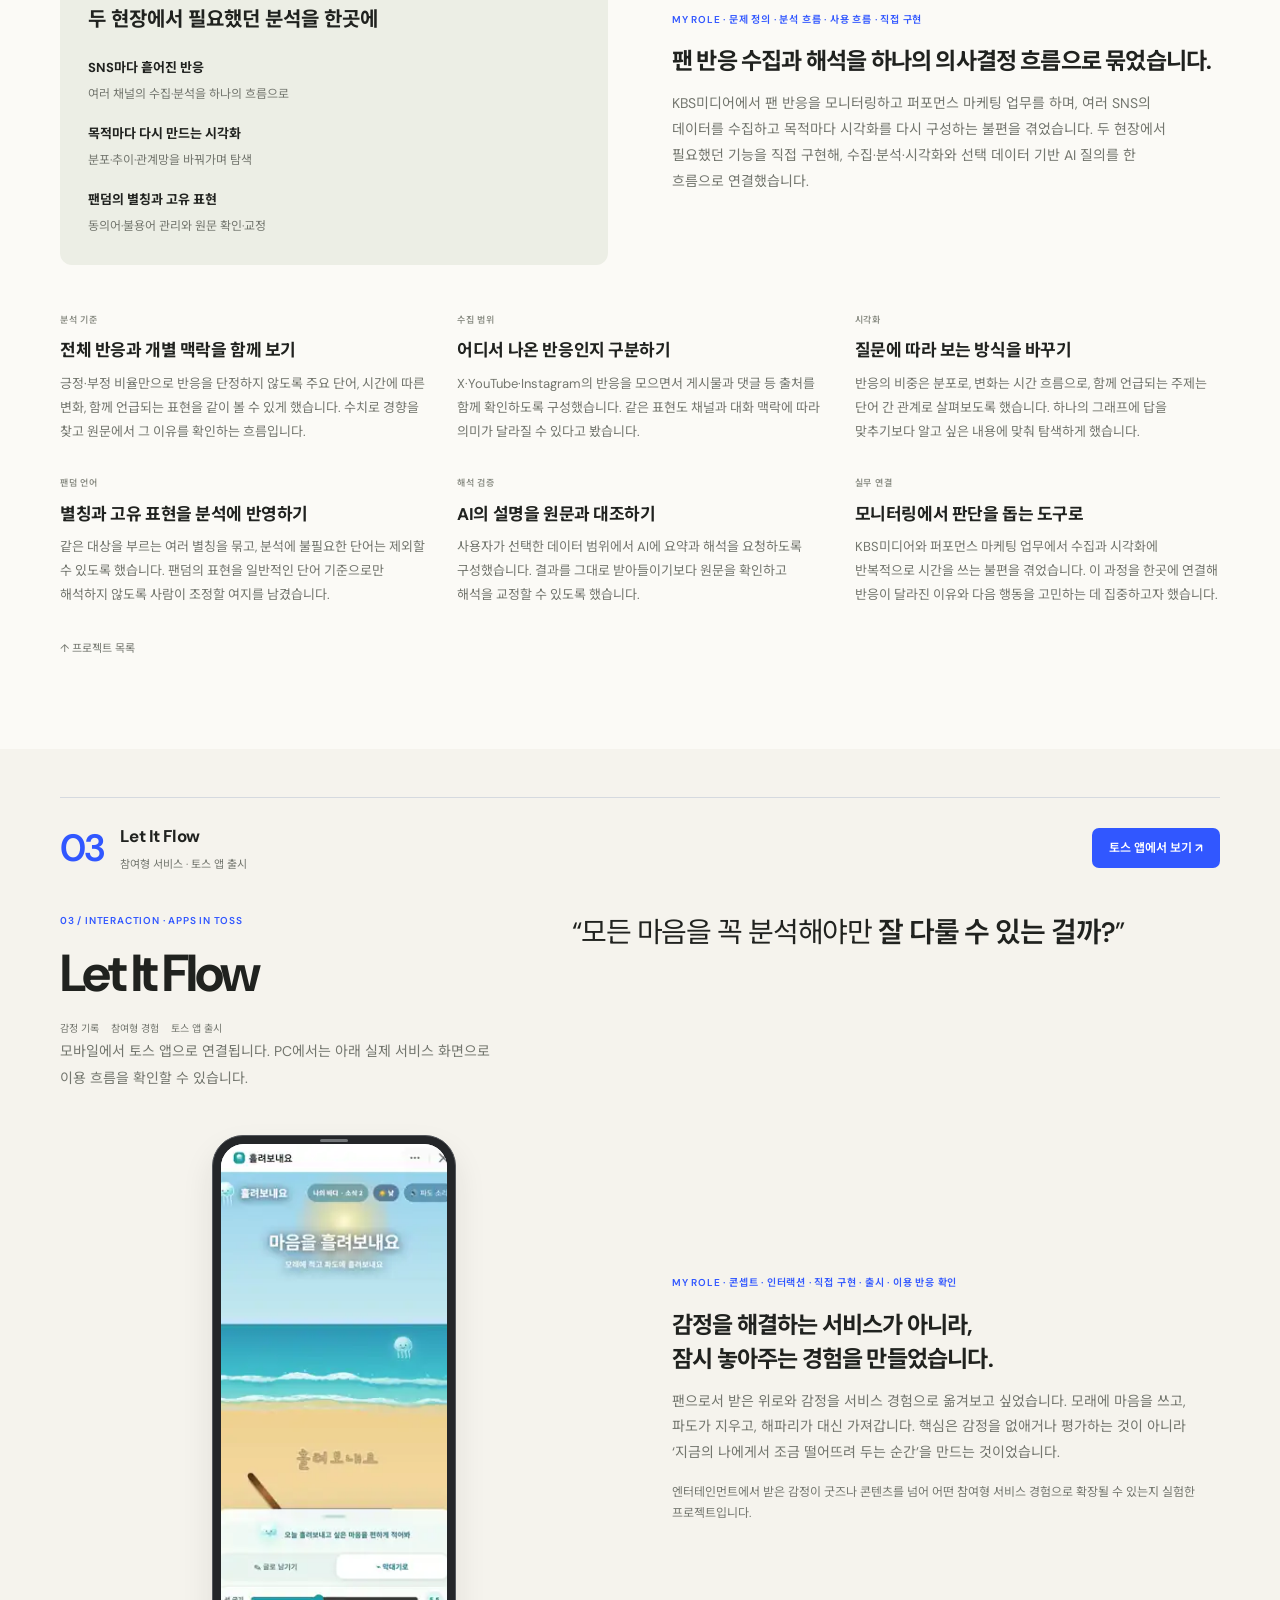
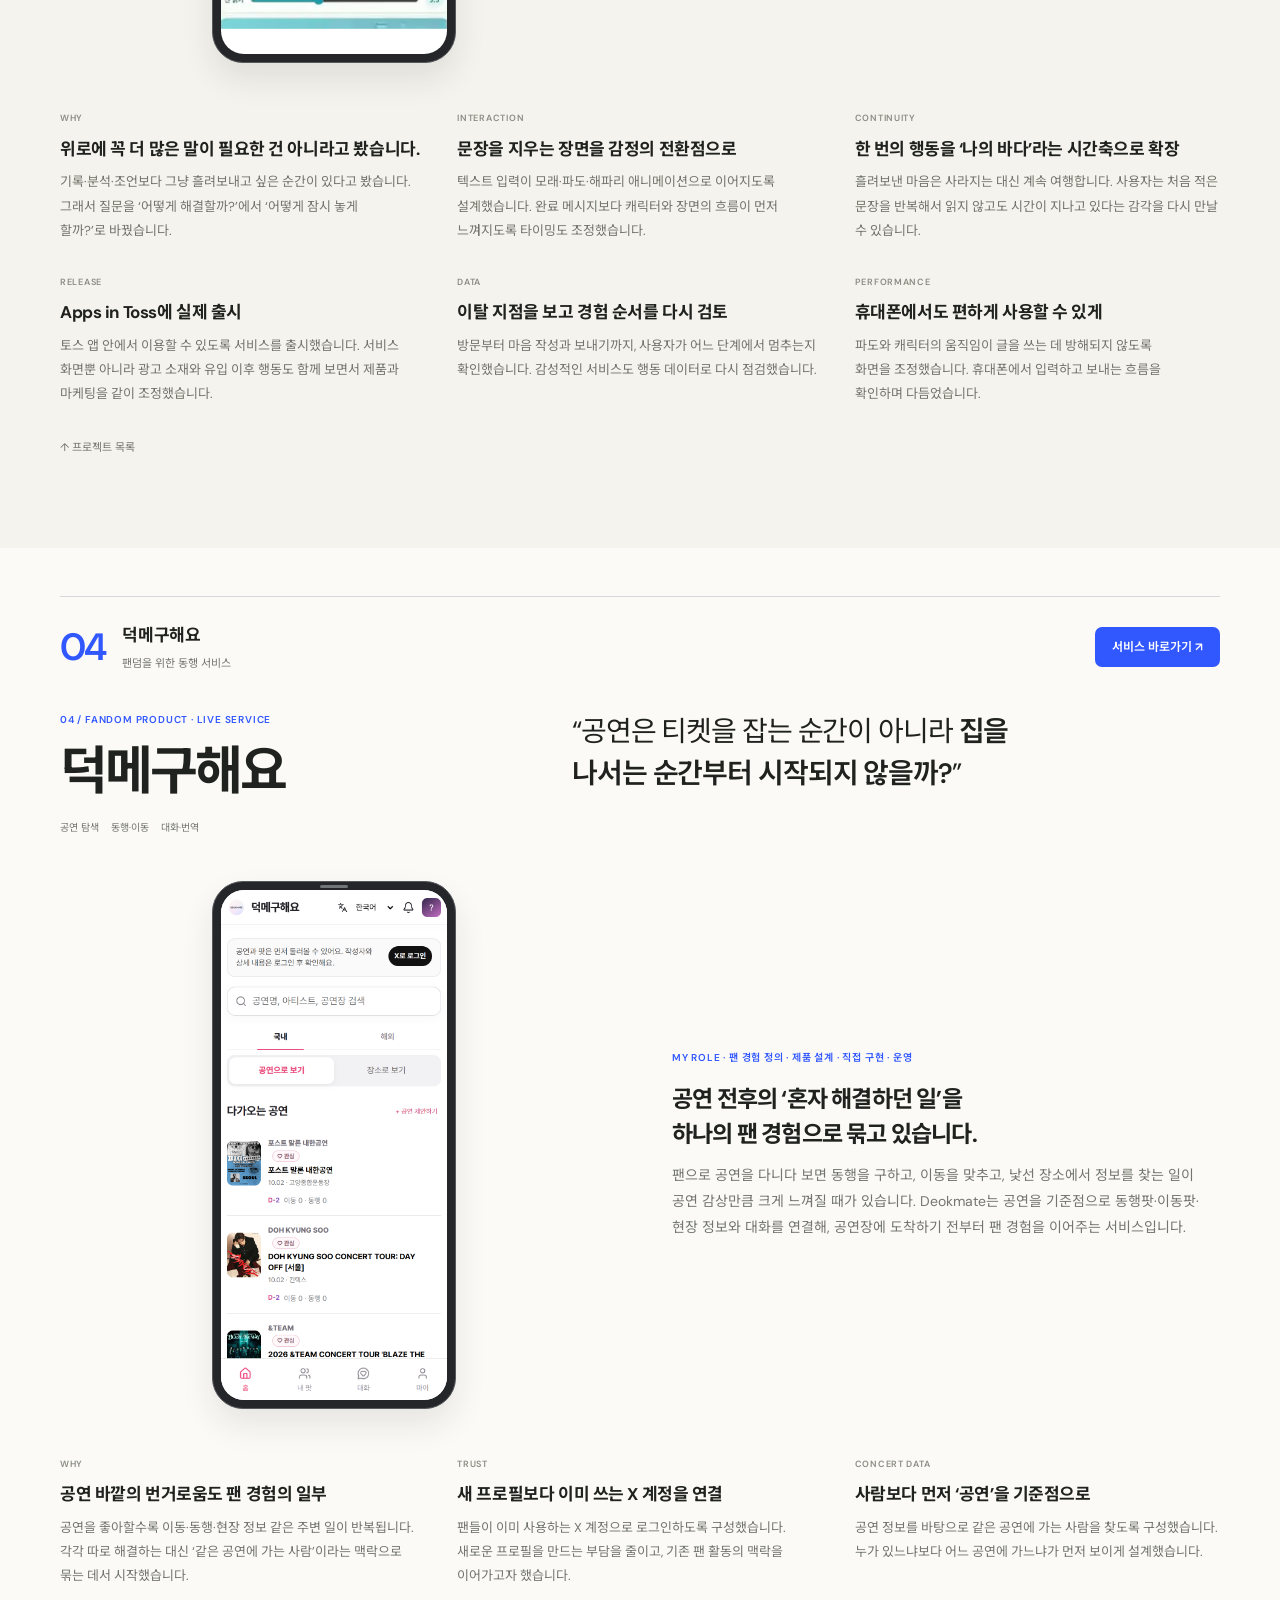
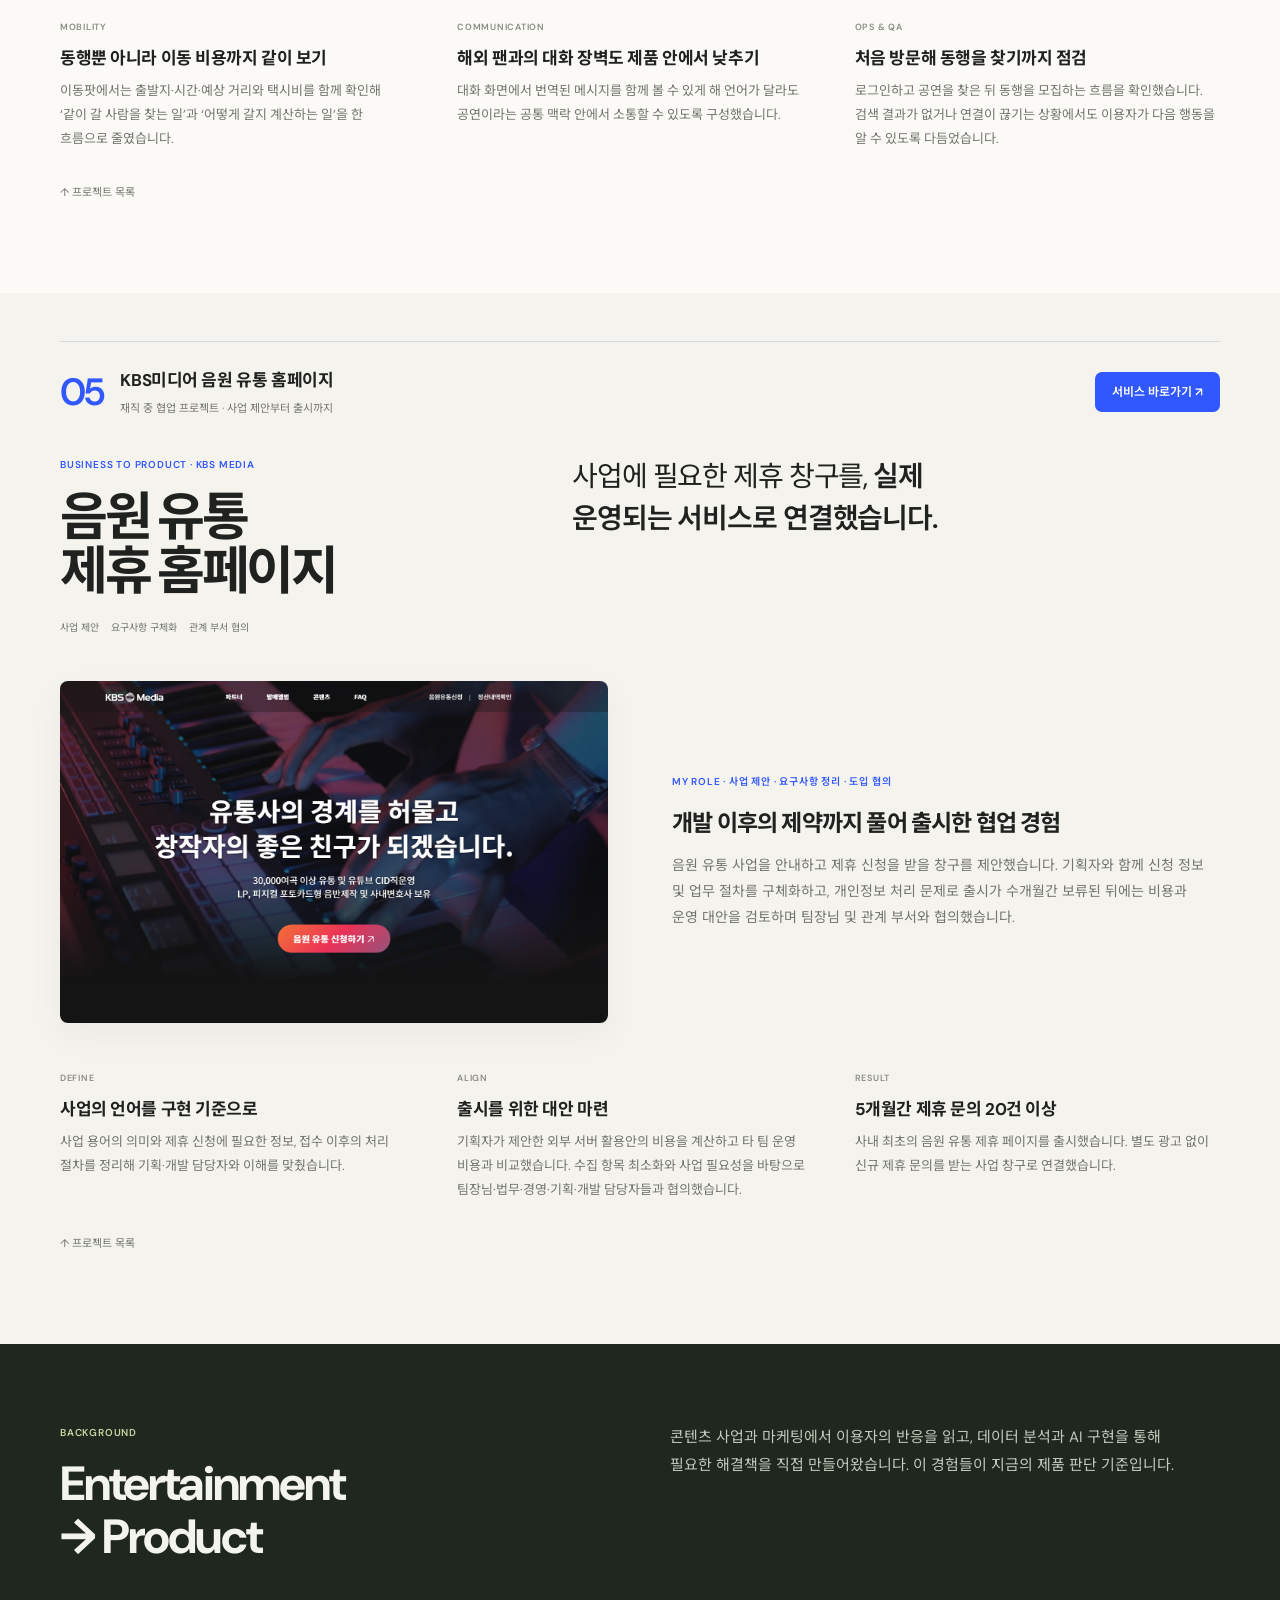
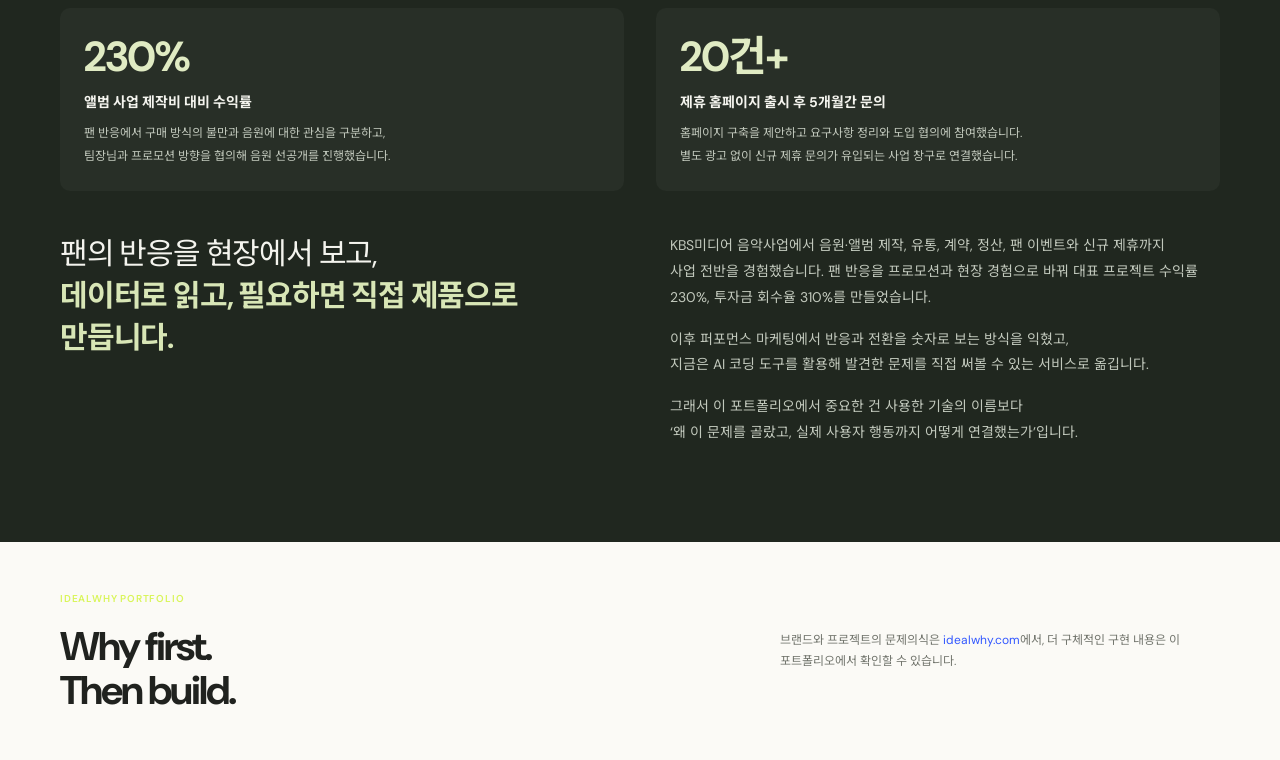
==== commit 8c85fd0c: "Refine background copy breaks and unify card palette" ====
--- a/portfolio/index.html
+++ b/portfolio/index.html
@@ -53,6 +53,9 @@
 .hero-copy .thought,.hero-sub .thought{display:block}.hero-sub{line-height:1.9}.hero-copy{line-height:1.5}.preview-copy h4{max-width:24em}.preview-copy p{text-wrap:pretty}.case-award strong{text-wrap:balance}
 
 .topbar{background:#fffefb;border-bottom:1px solid #dedfd8;box-shadow:0 3px 12px #20221f05}.topbar .nav a{color:#50544b}.topbar .brand{color:#20221f}
+@media(max-width:800px){br.reading-break{display:none}br.reading-break::after{content:" "}}
+
+.workmate-art,.insight-art,.flow-art,.deokmate-art{background:#ecece5}
 </style>
 </head>
 <body>
@@ -229,14 +232,14 @@
   <div class="wrap">
     <div class="section-head">
       <div><div class="eyebrow">BACKGROUND</div><h2>Entertainment<br>→ Product</h2></div>
-      <p>콘텐츠 사업과 마케팅에서 이용자의 반응을 읽고, 데이터 분석과 AI 구현을 통해 필요한 해결책을 직접 만들어왔습니다. 이 경험들이 지금의 제품 판단 기준입니다.</p>
-    </div>
-    <div class="business-proof"><div><strong>230%</strong><b>앨범 사업 제작비 대비 수익률</b><p>팬 반응에서 구매 방식의 불만과 음원에 대한 관심을 구분하고, 팀장님과 프로모션 방향을 협의해 음원 선공개를 진행했습니다. 수치는 해당 사업 전체의 성과입니다.</p></div><div><strong>20건+</strong><b>제휴 홈페이지 출시 후 5개월간 문의</b><p>홈페이지 구축을 제안하고 요구사항 정리와 도입 협의에 참여했습니다. 별도 광고 없이 신규 제휴 문의가 유입되는 사업 창구로 연결했습니다.</p></div></div><div class="bridge">
+      <p>콘텐츠 사업과 마케팅에서 이용자의 반응을 읽고, 데이터 분석과 AI 구현을 통해 <br class="reading-break">필요한 해결책을 직접 만들어왔습니다. 이 경험들이 지금의 제품 판단 기준입니다.</p>
+    </div>
+    <div class="business-proof"><div><strong>230%</strong><b>앨범 사업 제작비 대비 수익률</b><p>팬 반응에서 구매 방식의 불만과 음원에 대한 관심을 구분하고, <br class="reading-break">팀장님과 프로모션 방향을 협의해 음원 선공개를 진행했습니다.</p></div><div><strong>20건+</strong><b>제휴 홈페이지 출시 후 5개월간 문의</b><p>홈페이지 구축을 제안하고 요구사항 정리와 도입 협의에 참여했습니다. <br class="reading-break">별도 광고 없이 신규 제휴 문의가 유입되는 사업 창구로 연결했습니다.</p></div></div><div class="bridge">
       <blockquote>팬의 반응을 현장에서 보고,<br><strong>데이터로 읽고, 필요하면 직접 제품으로 만듭니다.</strong></blockquote>
       <div class="bridge-copy">
-        <p>KBS미디어 음악사업에서 음원·앨범 제작, 유통, 계약, 정산, 팬 이벤트와 신규 제휴까지 사업 전반을 경험했습니다. 팬 반응을 프로모션과 현장 경험으로 바꿔 대표 프로젝트 수익률 230%, 투자금 회수율 310%를 만들었습니다.</p>
-        <p>이후 퍼포먼스 마케팅에서 반응과 전환을 숫자로 보는 방식을 익혔고, 지금은 AI 코딩 도구를 활용해 발견한 문제를 직접 써볼 수 있는 서비스로 옮깁니다.</p>
-        <p>그래서 이 포트폴리오에서 중요한 건 사용한 기술의 이름보다 ‘왜 이 문제를 골랐고, 어떤 기준으로 기능을 넣고 뺐으며, 실제 사용자 행동까지 어떻게 연결했는가’입니다.</p>
+        <p>KBS미디어 음악사업에서 음원·앨범 제작, 유통, 계약, 정산, 팬 이벤트와 신규 제휴까지 <br class="reading-break">사업 전반을 경험했습니다. 팬 반응을 프로모션과 현장 경험으로 바꿔 대표 프로젝트 수익률 230%, 투자금 회수율 310%를 만들었습니다.</p>
+        <p>이후 퍼포먼스 마케팅에서 반응과 전환을 숫자로 보는 방식을 익혔고, <br class="reading-break">지금은 AI 코딩 도구를 활용해 발견한 문제를 직접 써볼 수 있는 서비스로 옮깁니다.</p>
+        <p>그래서 이 포트폴리오에서 중요한 건 사용한 기술의 이름보다 <br class="reading-break">‘왜 이 문제를 골랐고, 실제 사용자 행동까지 어떻게 연결했는가’입니다.</p>
       </div>
     </div>
   </div>
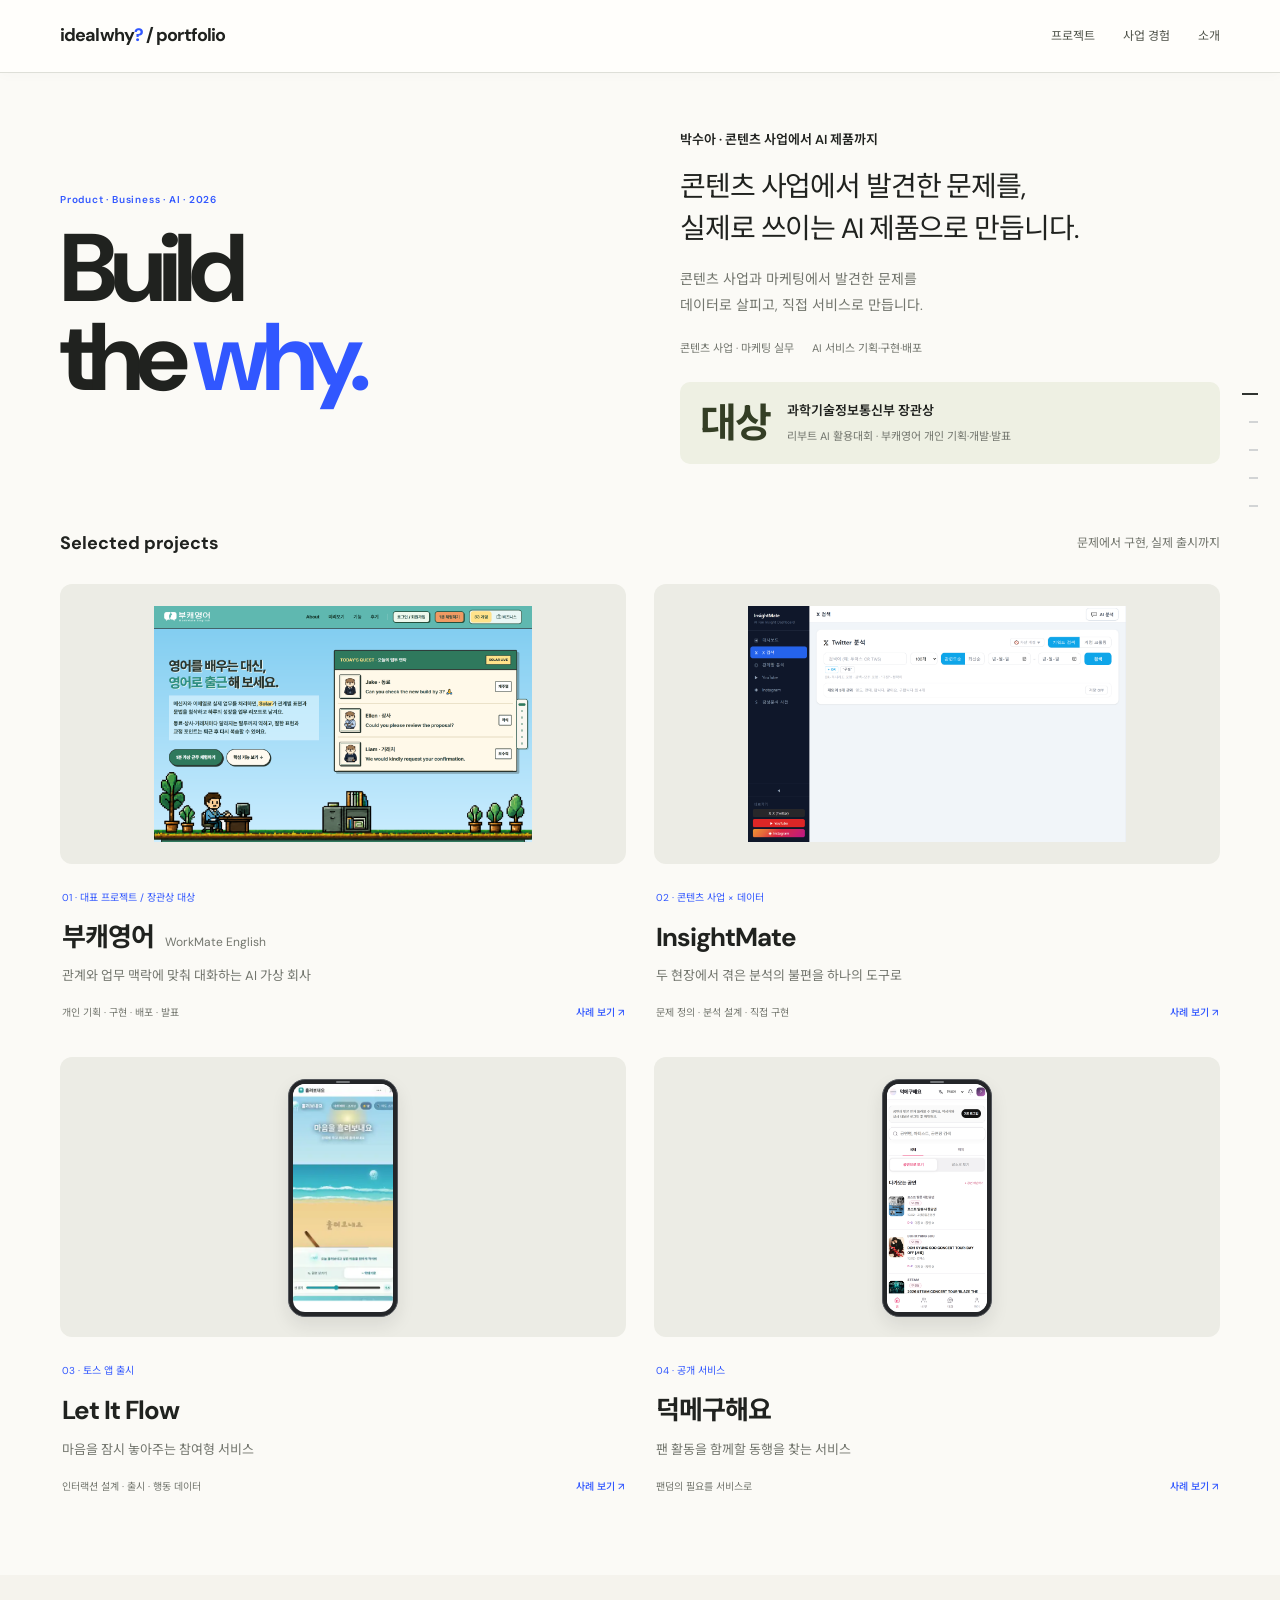
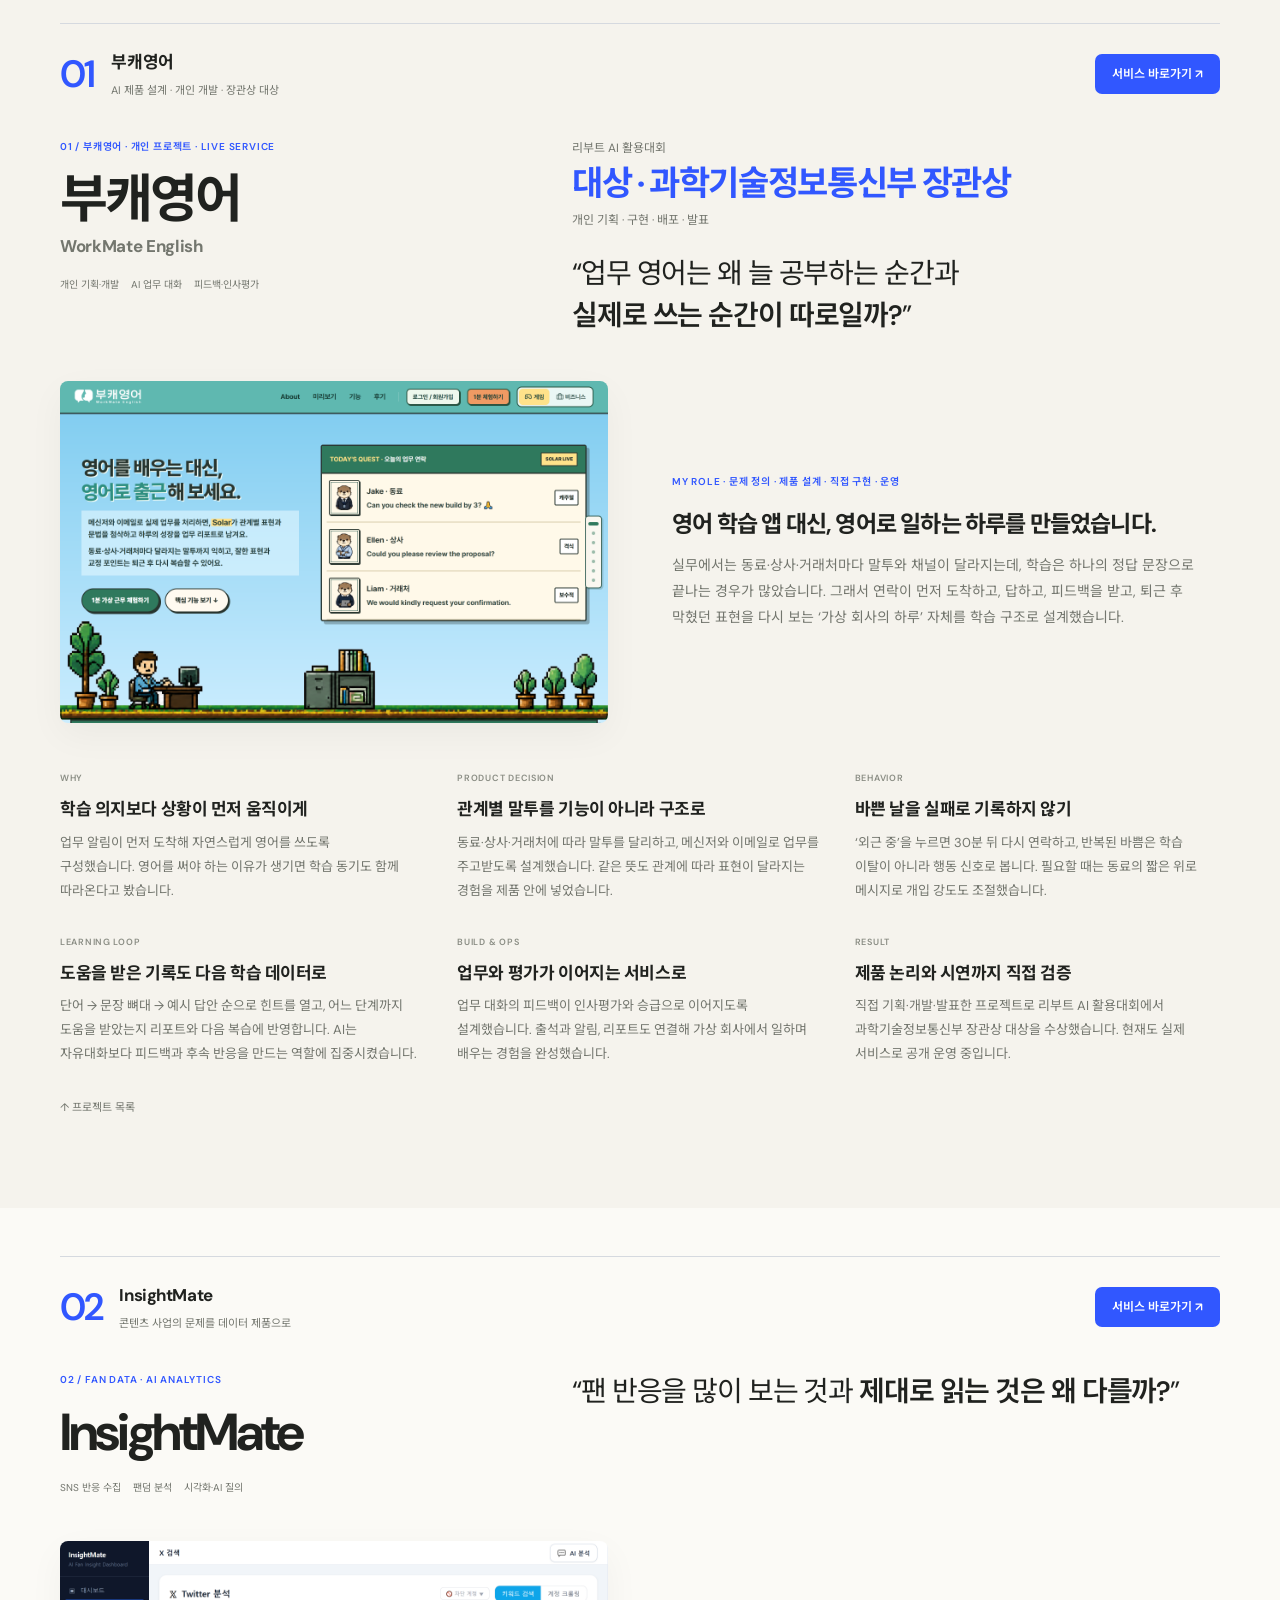
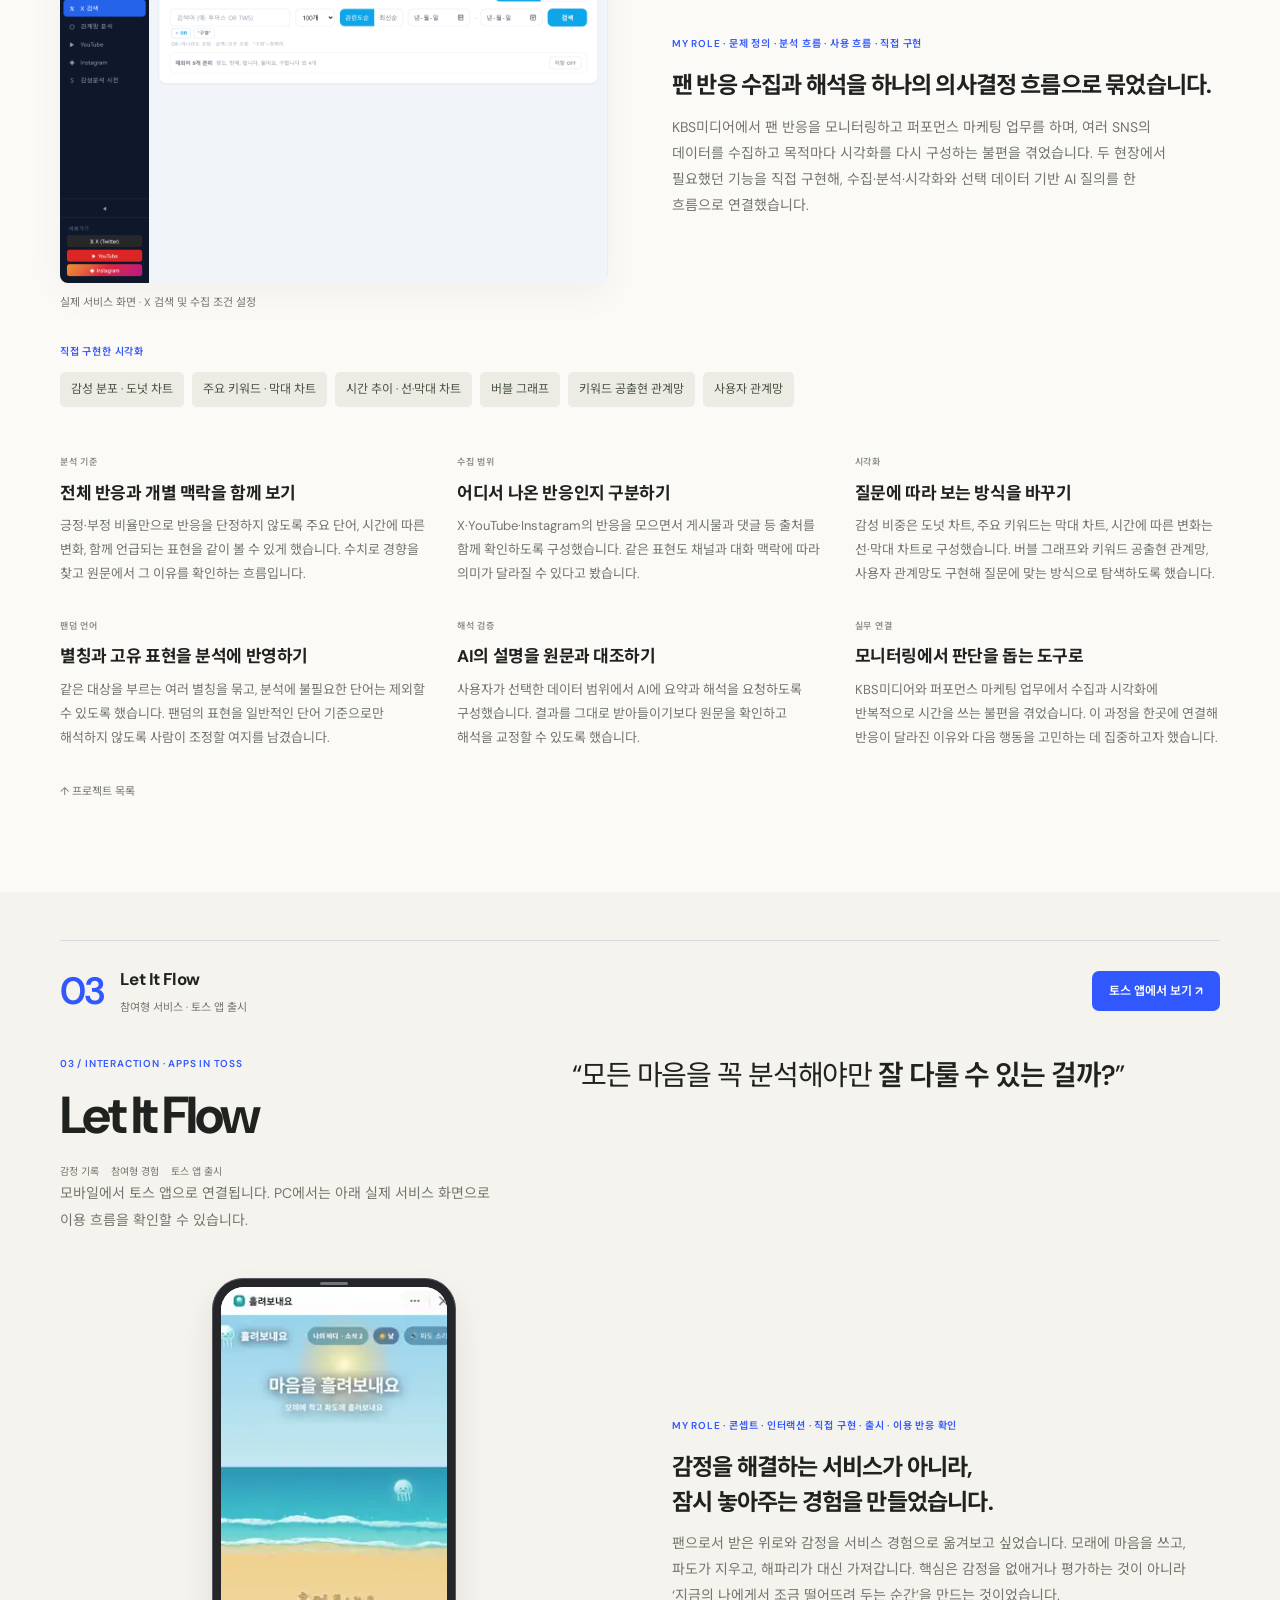
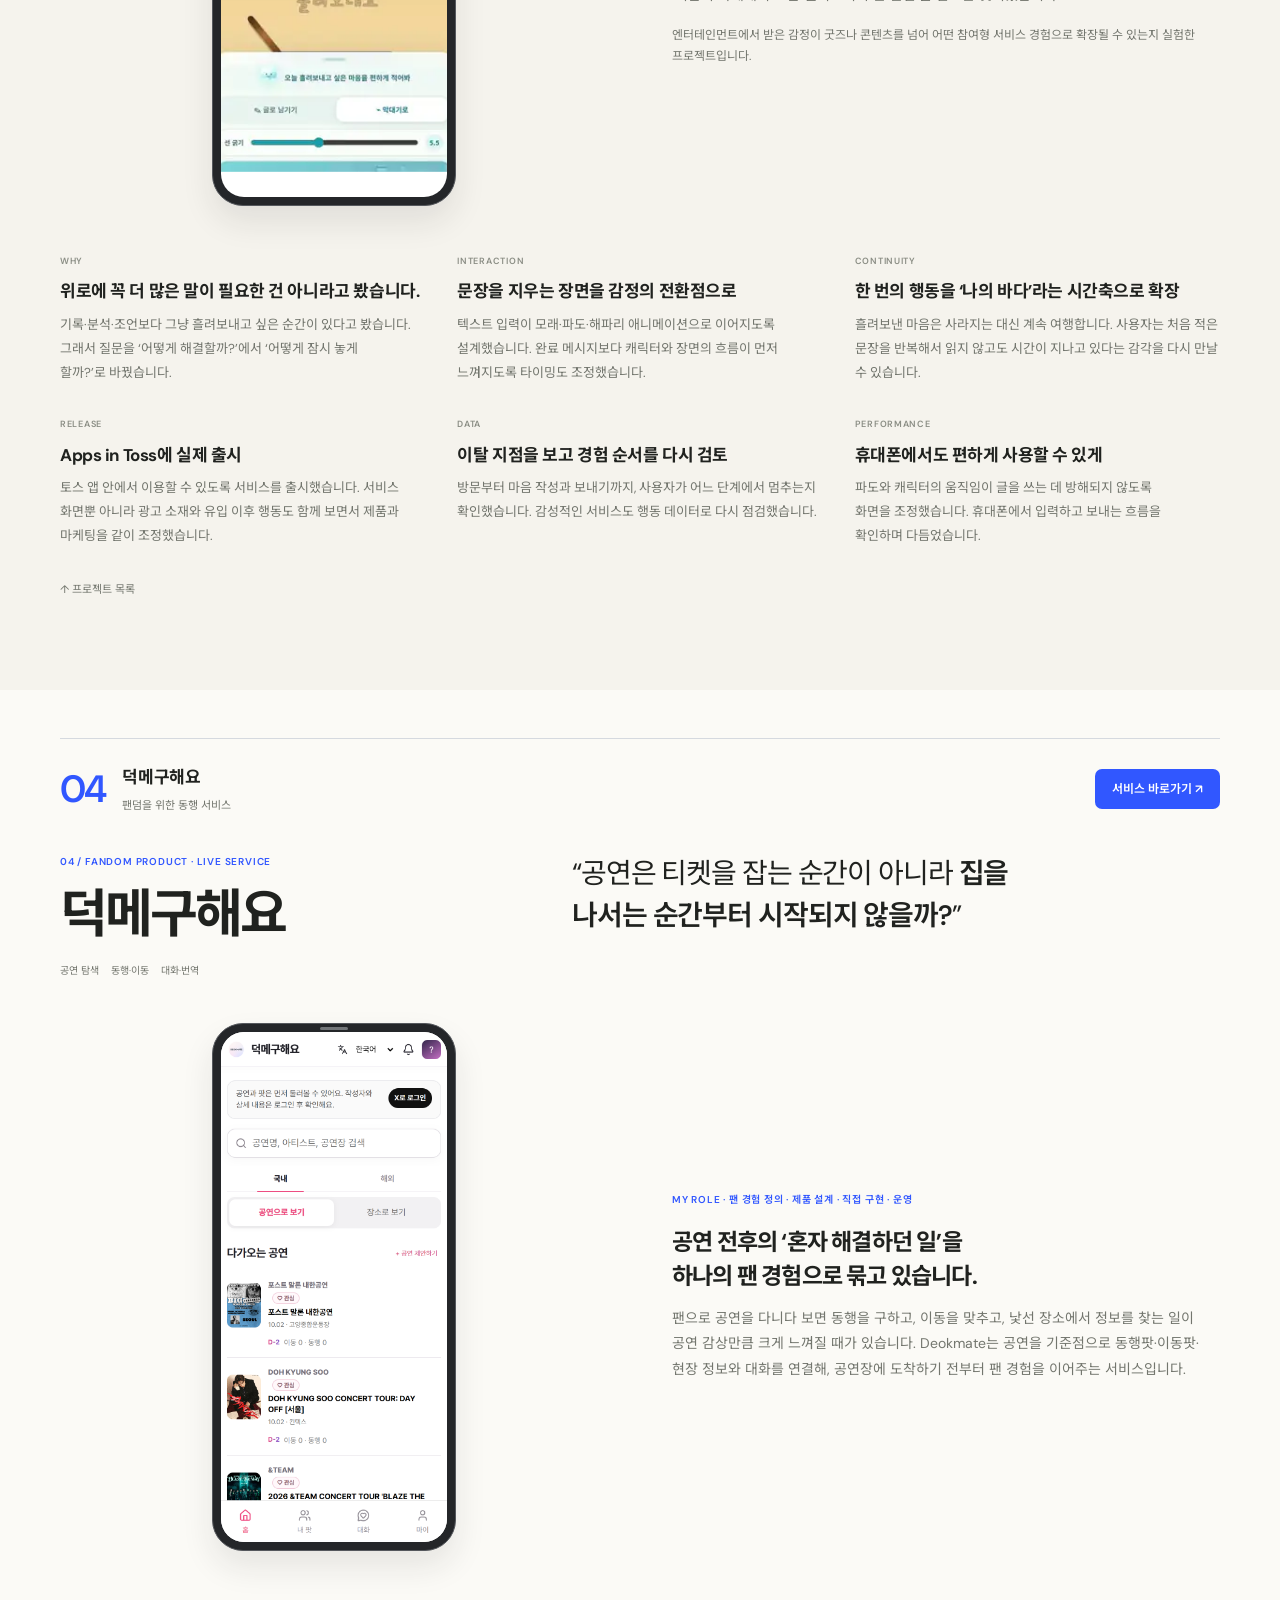
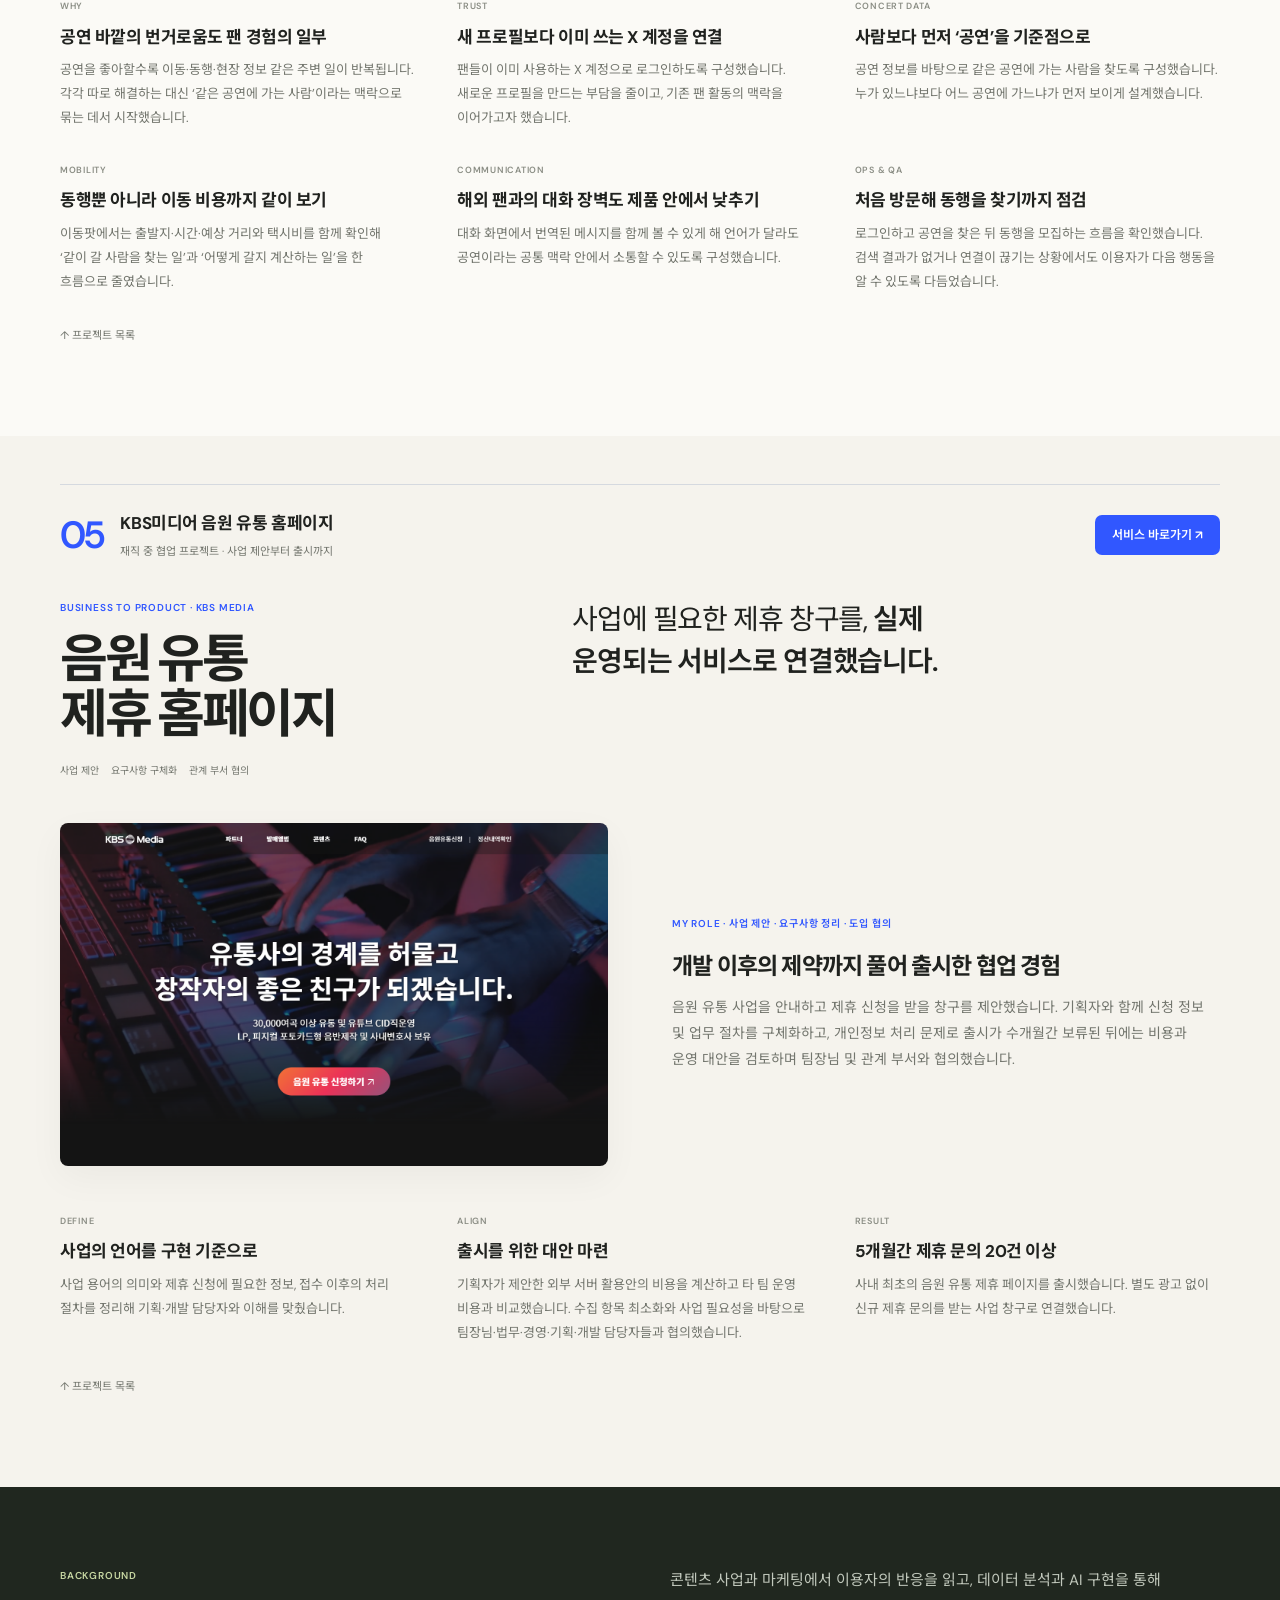
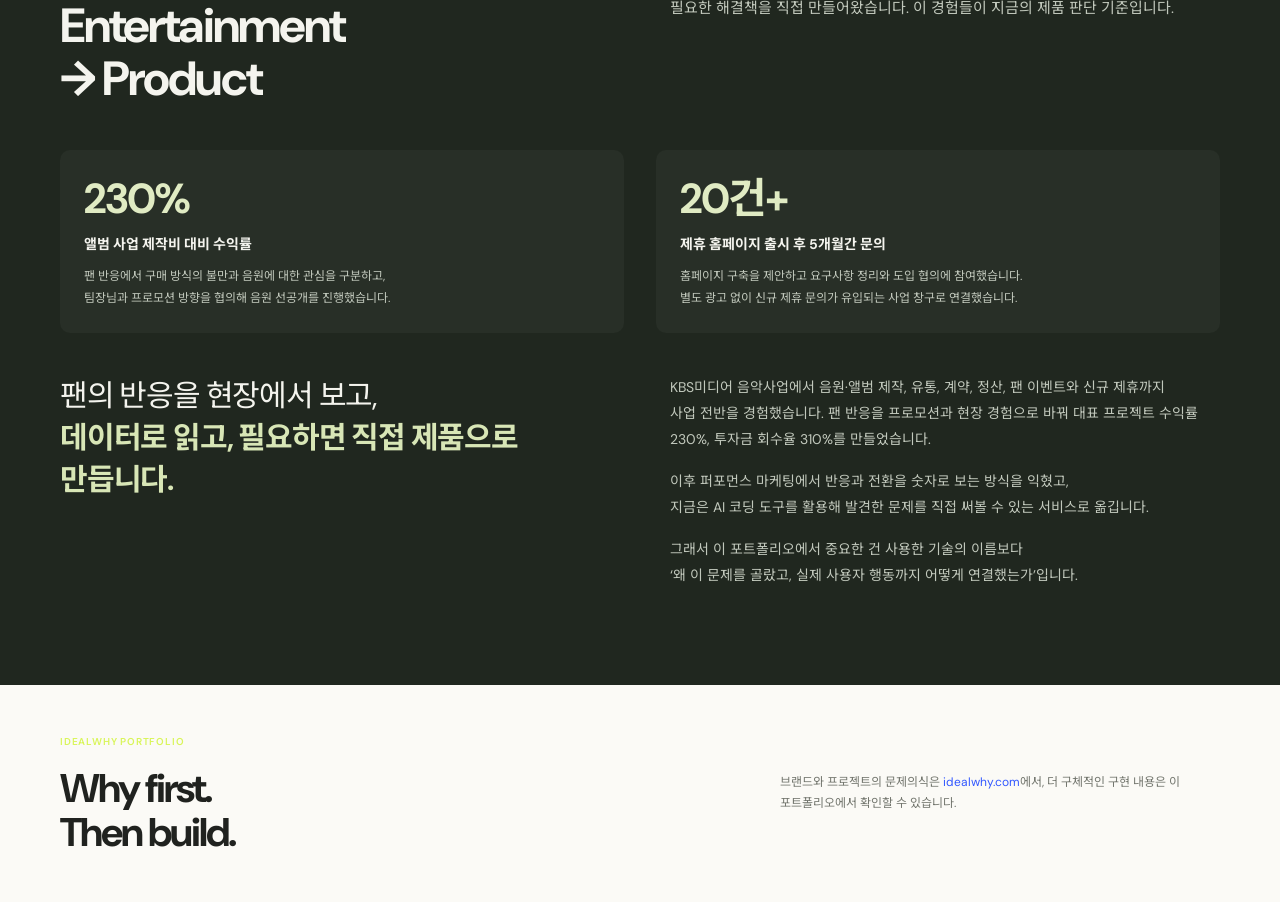
==== commit 2ded43b9: "Restore InsightMate screenshot and verified visualization names" ====
--- a/portfolio/index.html
+++ b/portfolio/index.html
@@ -56,6 +56,8 @@
 @media(max-width:800px){br.reading-break{display:none}br.reading-break::after{content:" "}}
 
 .workmate-art,.insight-art,.flow-art,.deokmate-art{background:#ecece5}
+
+.image-caption{font-size:11px;color:var(--muted);margin:10px 0 0}.viz-summary{margin-top:30px}.viz-summary .eyebrow{margin-bottom:12px}.viz-list{display:flex;flex-wrap:wrap;gap:8px}.viz-list span{font-size:12px;padding:7px 11px;background:#ecece5;border-radius:5px;color:#4c5345}
 </style>
 </head>
 <body>
@@ -138,14 +140,15 @@
     </div>
 
     <div class="preview">
-      <div class="need-map"><div class="eyebrow">현업의 불편 → 구현한 기능</div><h4>두 현장에서 필요했던 분석을 한곳에</h4><div><b>SNS마다 흩어진 반응</b><span>여러 채널의 수집·분석을 하나의 흐름으로</span></div><div><b>목적마다 다시 만드는 시각화</b><span>분포·추이·관계망을 바꿔가며 탐색</span></div><div><b>팬덤의 별칭과 고유 표현</b><span>동의어·불용어 관리와 원문 확인·교정</span></div></div>
+      <div class="monitor"><img src="/assets/insightmate-card.png" alt="InsightMate 실제 SNS 검색·수집 화면"><p class="image-caption">실제 서비스 화면 · X 검색 및 수집 조건 설정</p></div>
       <div class="preview-copy">
         <div class="roleline">MY ROLE · 문제 정의 · 분석 흐름 · 사용 흐름 · 직접 구현</div>
         <h4>팬 반응 수집과 해석을 하나의 의사결정 흐름으로 묶었습니다.</h4>
         <p>KBS미디어에서 팬 반응을 모니터링하고 퍼포먼스 마케팅 업무를 하며, 여러 SNS의 데이터를 수집하고 목적마다 시각화를 다시 구성하는 불편을 겪었습니다. 두 현장에서 필요했던 기능을 직접 구현해, 수집·분석·시각화와 선택 데이터 기반 AI 질의를 한 흐름으로 연결했습니다.</p>
       </div>
     </div>
-    <div class="detail-grid"><div class="detail"><div class="eyebrow">분석 기준</div><h4>전체 반응과 개별 맥락을 함께 보기</h4><p>긍정·부정 비율만으로 반응을 단정하지 않도록 주요 단어, 시간에 따른 변화, 함께 언급되는 표현을 같이 볼 수 있게 했습니다. 수치로 경향을 찾고 원문에서 그 이유를 확인하는 흐름입니다.</p></div><div class="detail"><div class="eyebrow">수집 범위</div><h4>어디서 나온 반응인지 구분하기</h4><p>X·YouTube·Instagram의 반응을 모으면서 게시물과 댓글 등 출처를 함께 확인하도록 구성했습니다. 같은 표현도 채널과 대화 맥락에 따라 의미가 달라질 수 있다고 봤습니다.</p></div><div class="detail"><div class="eyebrow">시각화</div><h4>질문에 따라 보는 방식을 바꾸기</h4><p>반응의 비중은 분포로, 변화는 시간 흐름으로, 함께 언급되는 주제는 단어 간 관계로 살펴보도록 했습니다. 하나의 그래프에 답을 맞추기보다 알고 싶은 내용에 맞춰 탐색하게 했습니다.</p></div><div class="detail"><div class="eyebrow">팬덤 언어</div><h4>별칭과 고유 표현을 분석에 반영하기</h4><p>같은 대상을 부르는 여러 별칭을 묶고, 분석에 불필요한 단어는 제외할 수 있도록 했습니다. 팬덤의 표현을 일반적인 단어 기준으로만 해석하지 않도록 사람이 조정할 여지를 남겼습니다.</p></div><div class="detail"><div class="eyebrow">해석 검증</div><h4>AI의 설명을 원문과 대조하기</h4><p>사용자가 선택한 데이터 범위에서 AI에 요약과 해석을 요청하도록 구성했습니다. 결과를 그대로 받아들이기보다 원문을 확인하고 해석을 교정할 수 있도록 했습니다.</p></div><div class="detail"><div class="eyebrow">실무 연결</div><h4>모니터링에서 판단을 돕는 도구로</h4><p>KBS미디어와 퍼포먼스 마케팅 업무에서 수집과 시각화에 반복적으로 시간을 쓰는 불편을 겪었습니다. 이 과정을 한곳에 연결해 반응이 달라진 이유와 다음 행동을 고민하는 데 집중하고자 했습니다.</p></div></div>
+<div class="viz-summary"><div class="eyebrow">직접 구현한 시각화</div><div class="viz-list"><span>감성 분포 · 도넛 차트</span><span>주요 키워드 · 막대 차트</span><span>시간 추이 · 선·막대 차트</span><span>버블 그래프</span><span>키워드 공출현 관계망</span><span>사용자 관계망</span></div></div>
+    <div class="detail-grid"><div class="detail"><div class="eyebrow">분석 기준</div><h4>전체 반응과 개별 맥락을 함께 보기</h4><p>긍정·부정 비율만으로 반응을 단정하지 않도록 주요 단어, 시간에 따른 변화, 함께 언급되는 표현을 같이 볼 수 있게 했습니다. 수치로 경향을 찾고 원문에서 그 이유를 확인하는 흐름입니다.</p></div><div class="detail"><div class="eyebrow">수집 범위</div><h4>어디서 나온 반응인지 구분하기</h4><p>X·YouTube·Instagram의 반응을 모으면서 게시물과 댓글 등 출처를 함께 확인하도록 구성했습니다. 같은 표현도 채널과 대화 맥락에 따라 의미가 달라질 수 있다고 봤습니다.</p></div><div class="detail"><div class="eyebrow">시각화</div><h4>질문에 따라 보는 방식을 바꾸기</h4><p>감성 비중은 도넛 차트, 주요 키워드는 막대 차트, 시간에 따른 변화는 선·막대 차트로 구성했습니다. 버블 그래프와 키워드 공출현 관계망, 사용자 관계망도 구현해 질문에 맞는 방식으로 탐색하도록 했습니다.</p></div><div class="detail"><div class="eyebrow">팬덤 언어</div><h4>별칭과 고유 표현을 분석에 반영하기</h4><p>같은 대상을 부르는 여러 별칭을 묶고, 분석에 불필요한 단어는 제외할 수 있도록 했습니다. 팬덤의 표현을 일반적인 단어 기준으로만 해석하지 않도록 사람이 조정할 여지를 남겼습니다.</p></div><div class="detail"><div class="eyebrow">해석 검증</div><h4>AI의 설명을 원문과 대조하기</h4><p>사용자가 선택한 데이터 범위에서 AI에 요약과 해석을 요청하도록 구성했습니다. 결과를 그대로 받아들이기보다 원문을 확인하고 해석을 교정할 수 있도록 했습니다.</p></div><div class="detail"><div class="eyebrow">실무 연결</div><h4>모니터링에서 판단을 돕는 도구로</h4><p>KBS미디어와 퍼포먼스 마케팅 업무에서 수집과 시각화에 반복적으로 시간을 쓰는 불편을 겪었습니다. 이 과정을 한곳에 연결해 반응이 달라진 이유와 다음 행동을 고민하는 데 집중하고자 했습니다.</p></div></div>
     <a class="back-projects" href="#projects">↑ 프로젝트 목록</a>
   </div>
 </section>
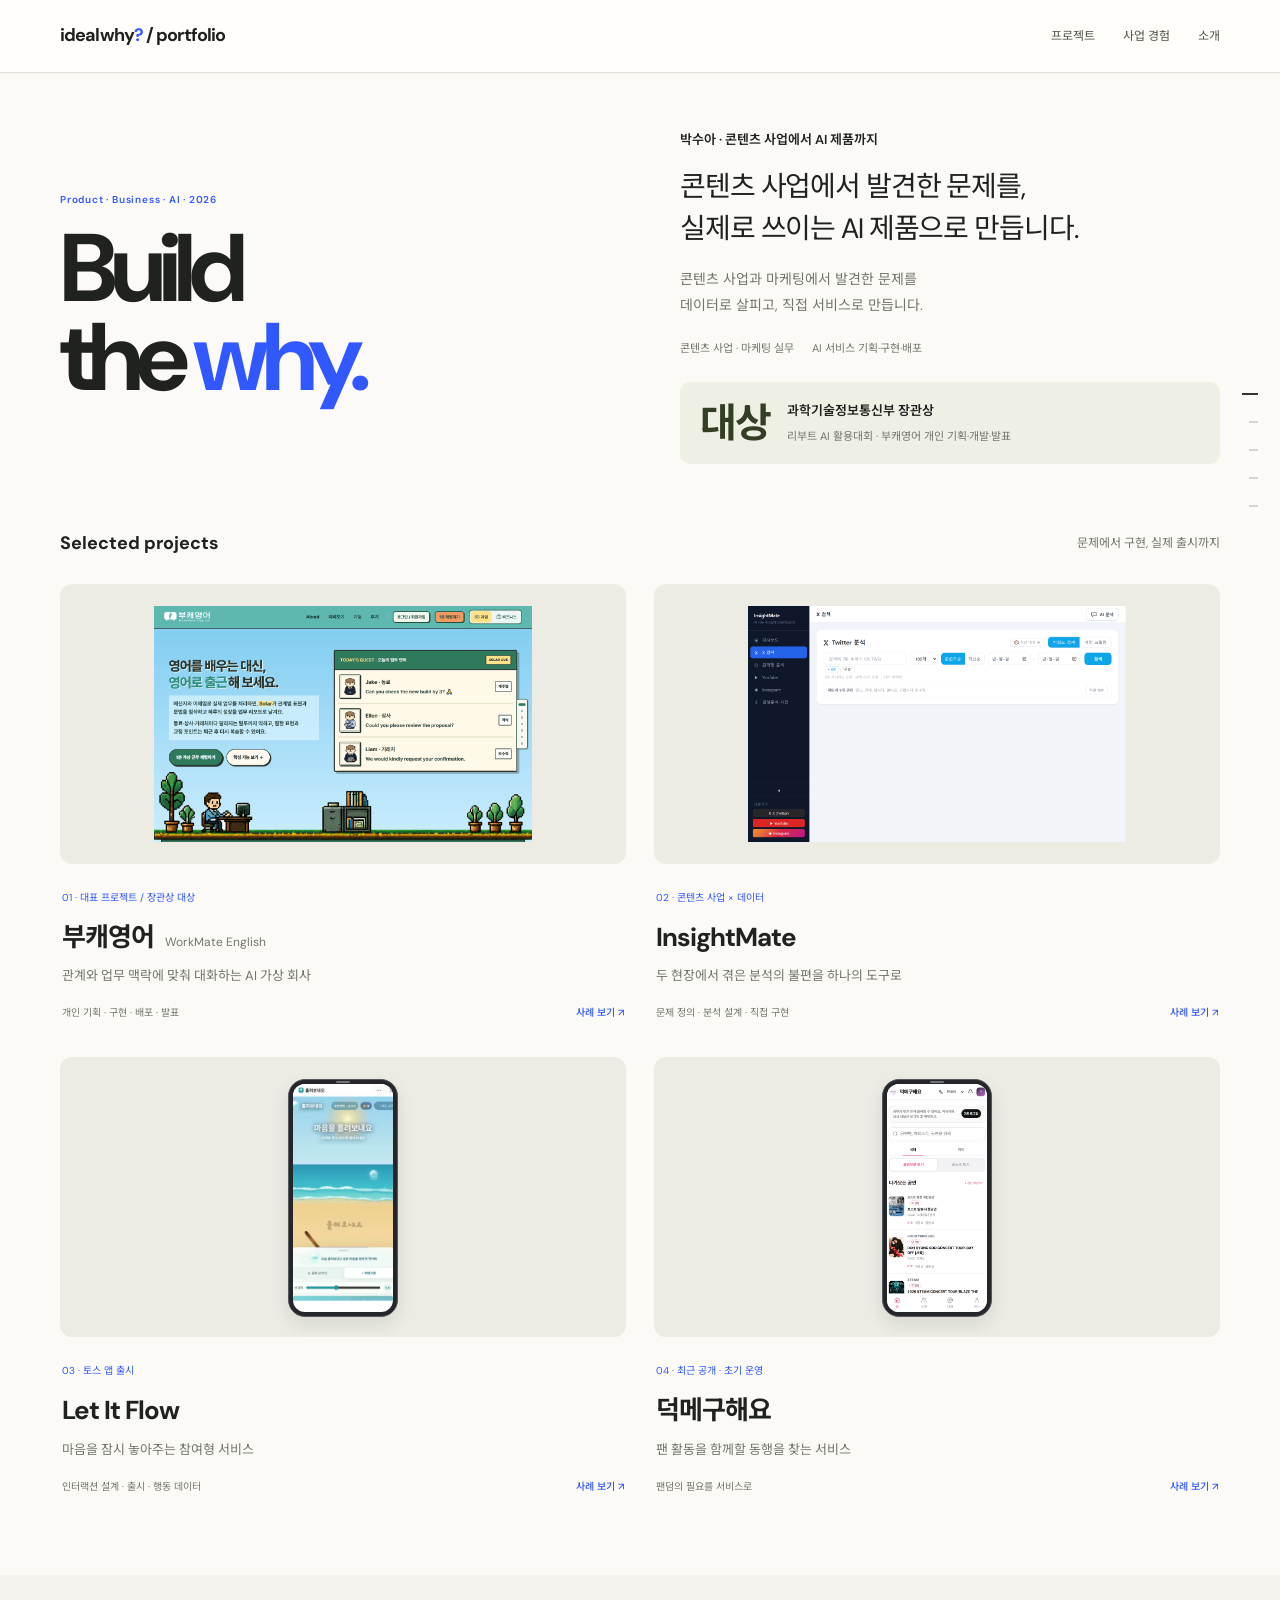
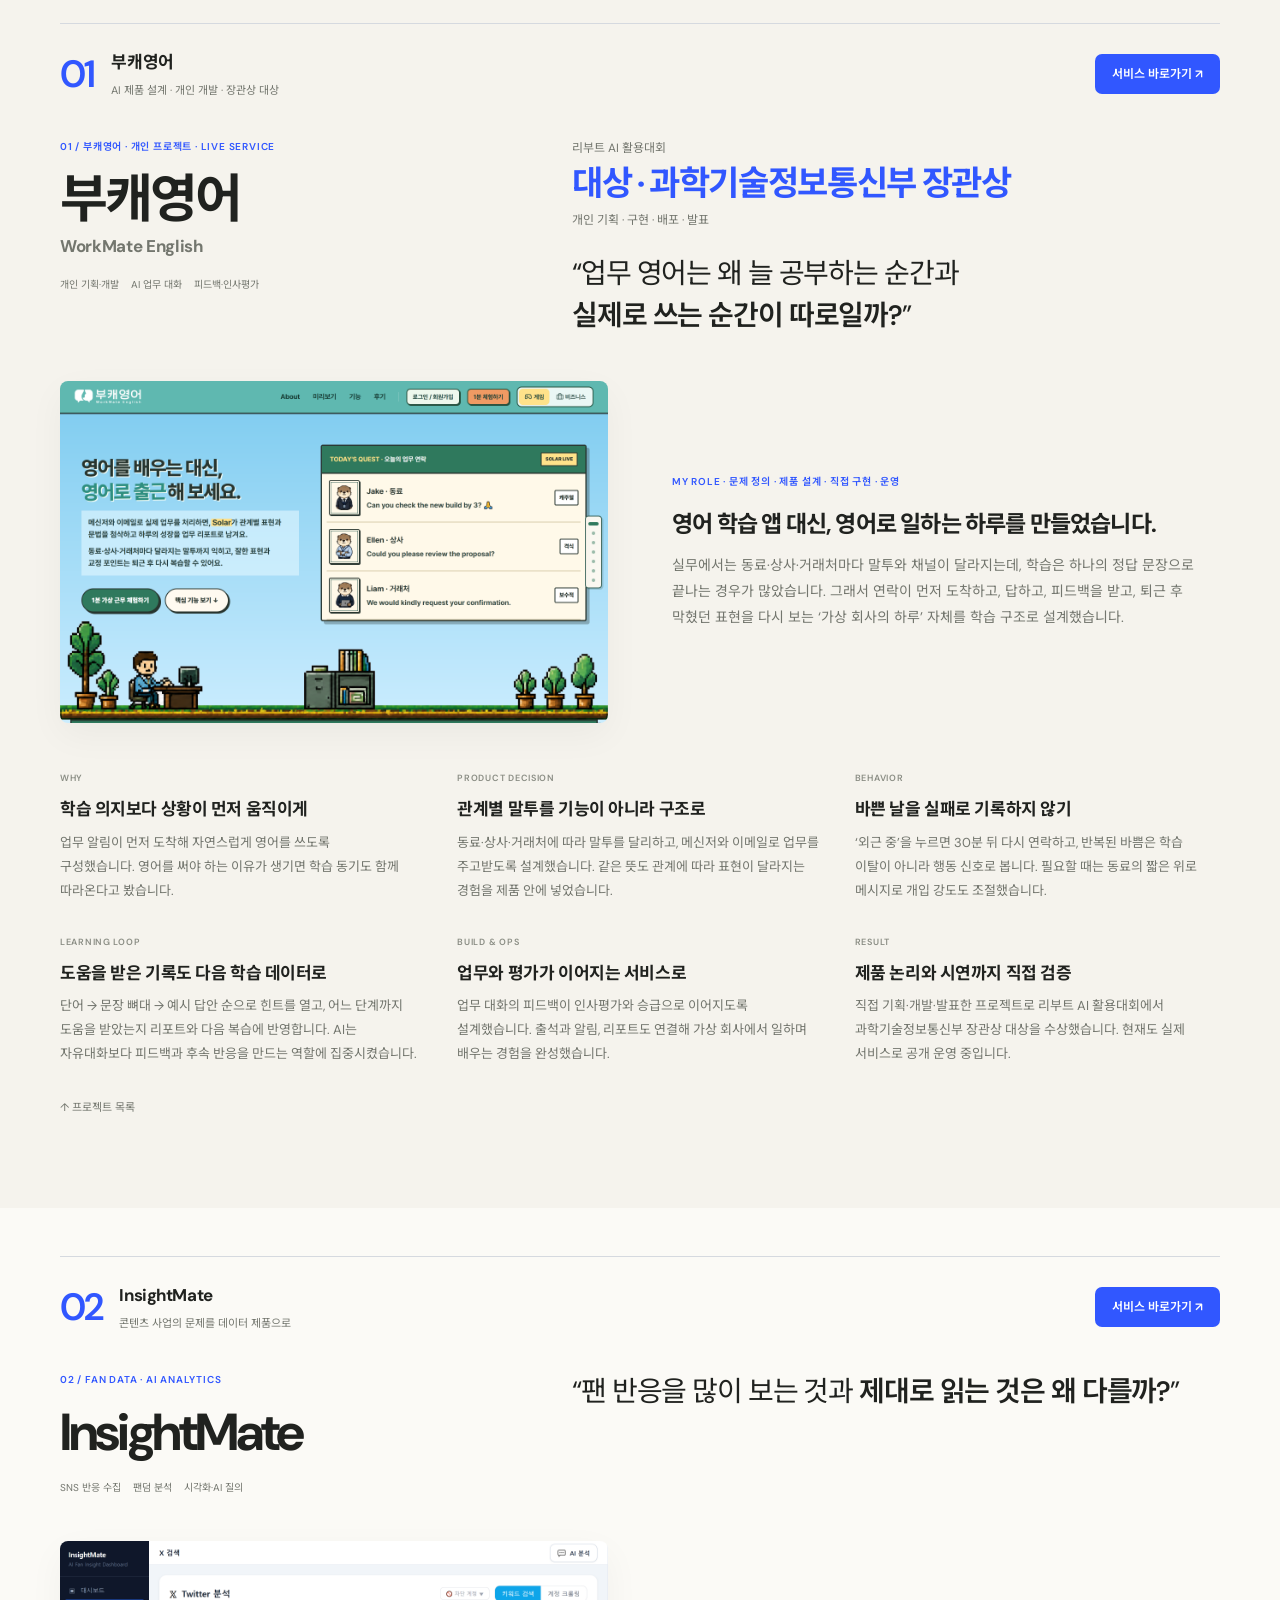
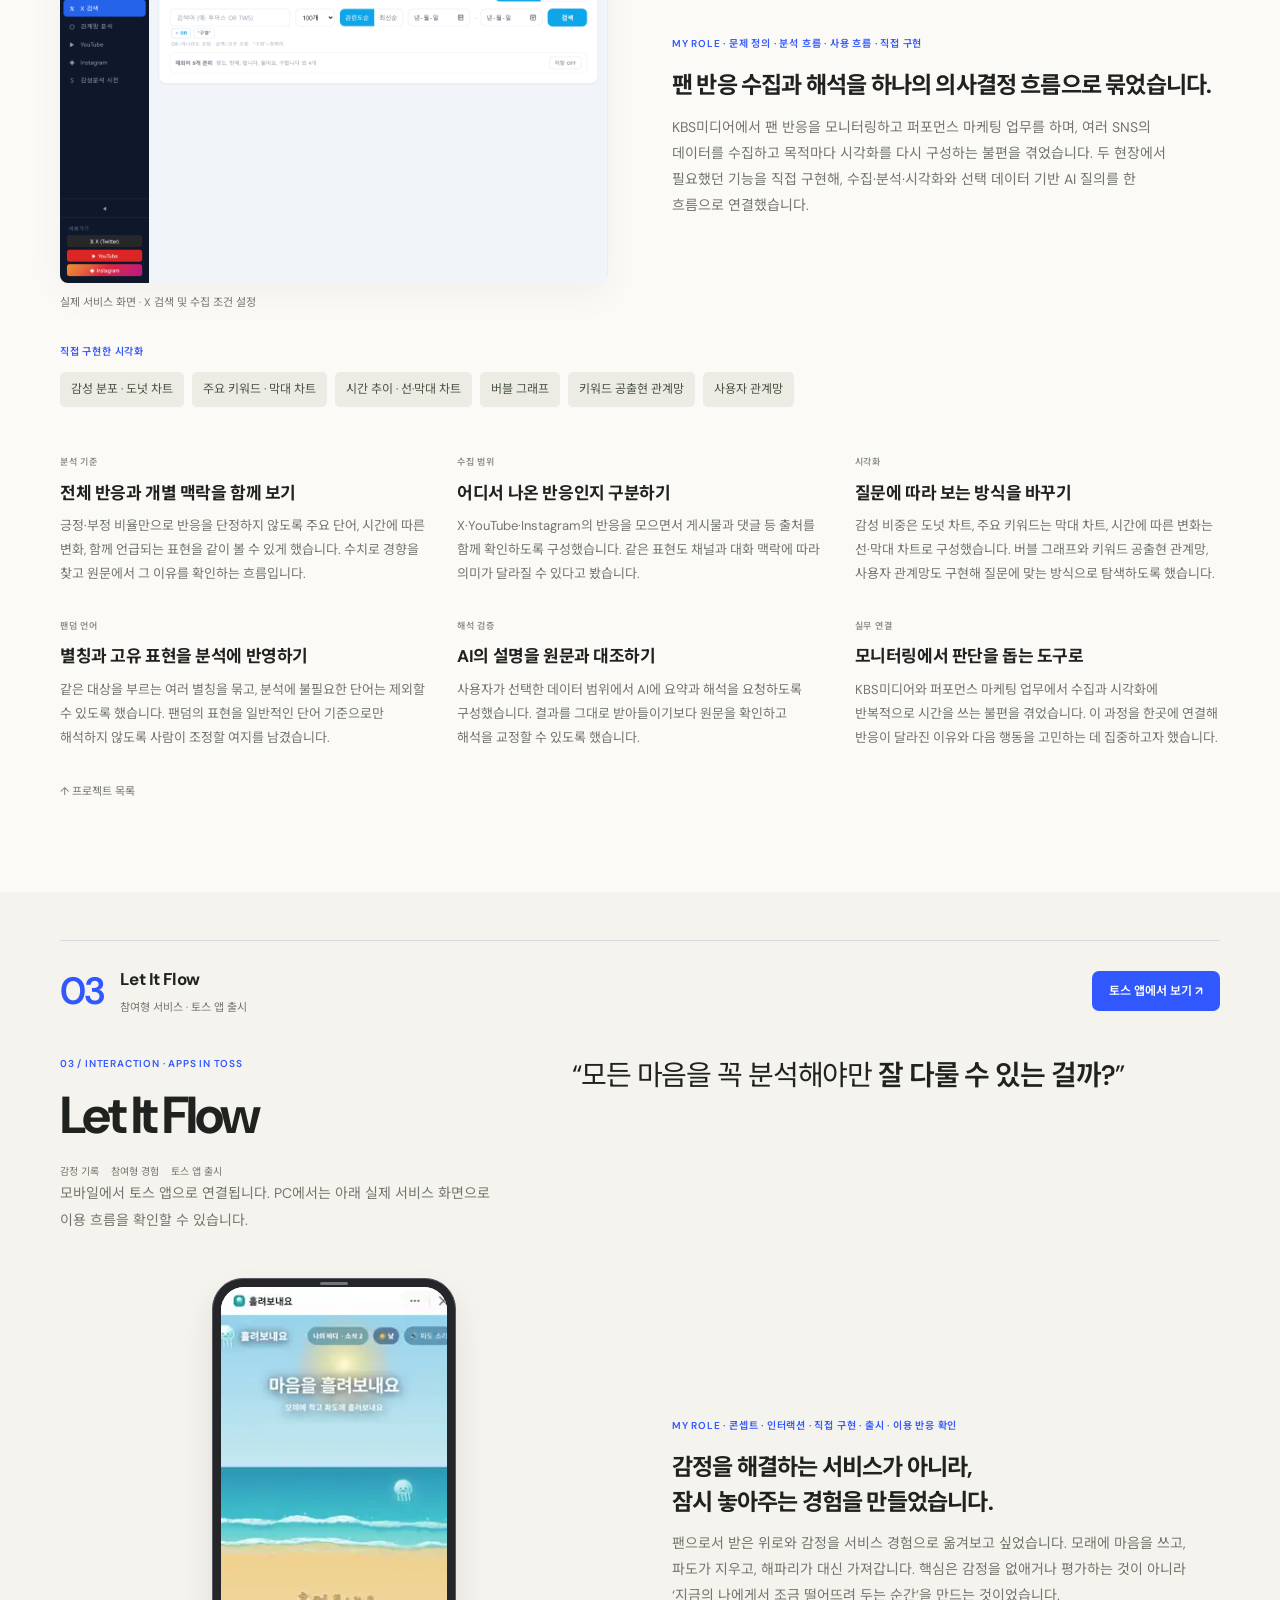
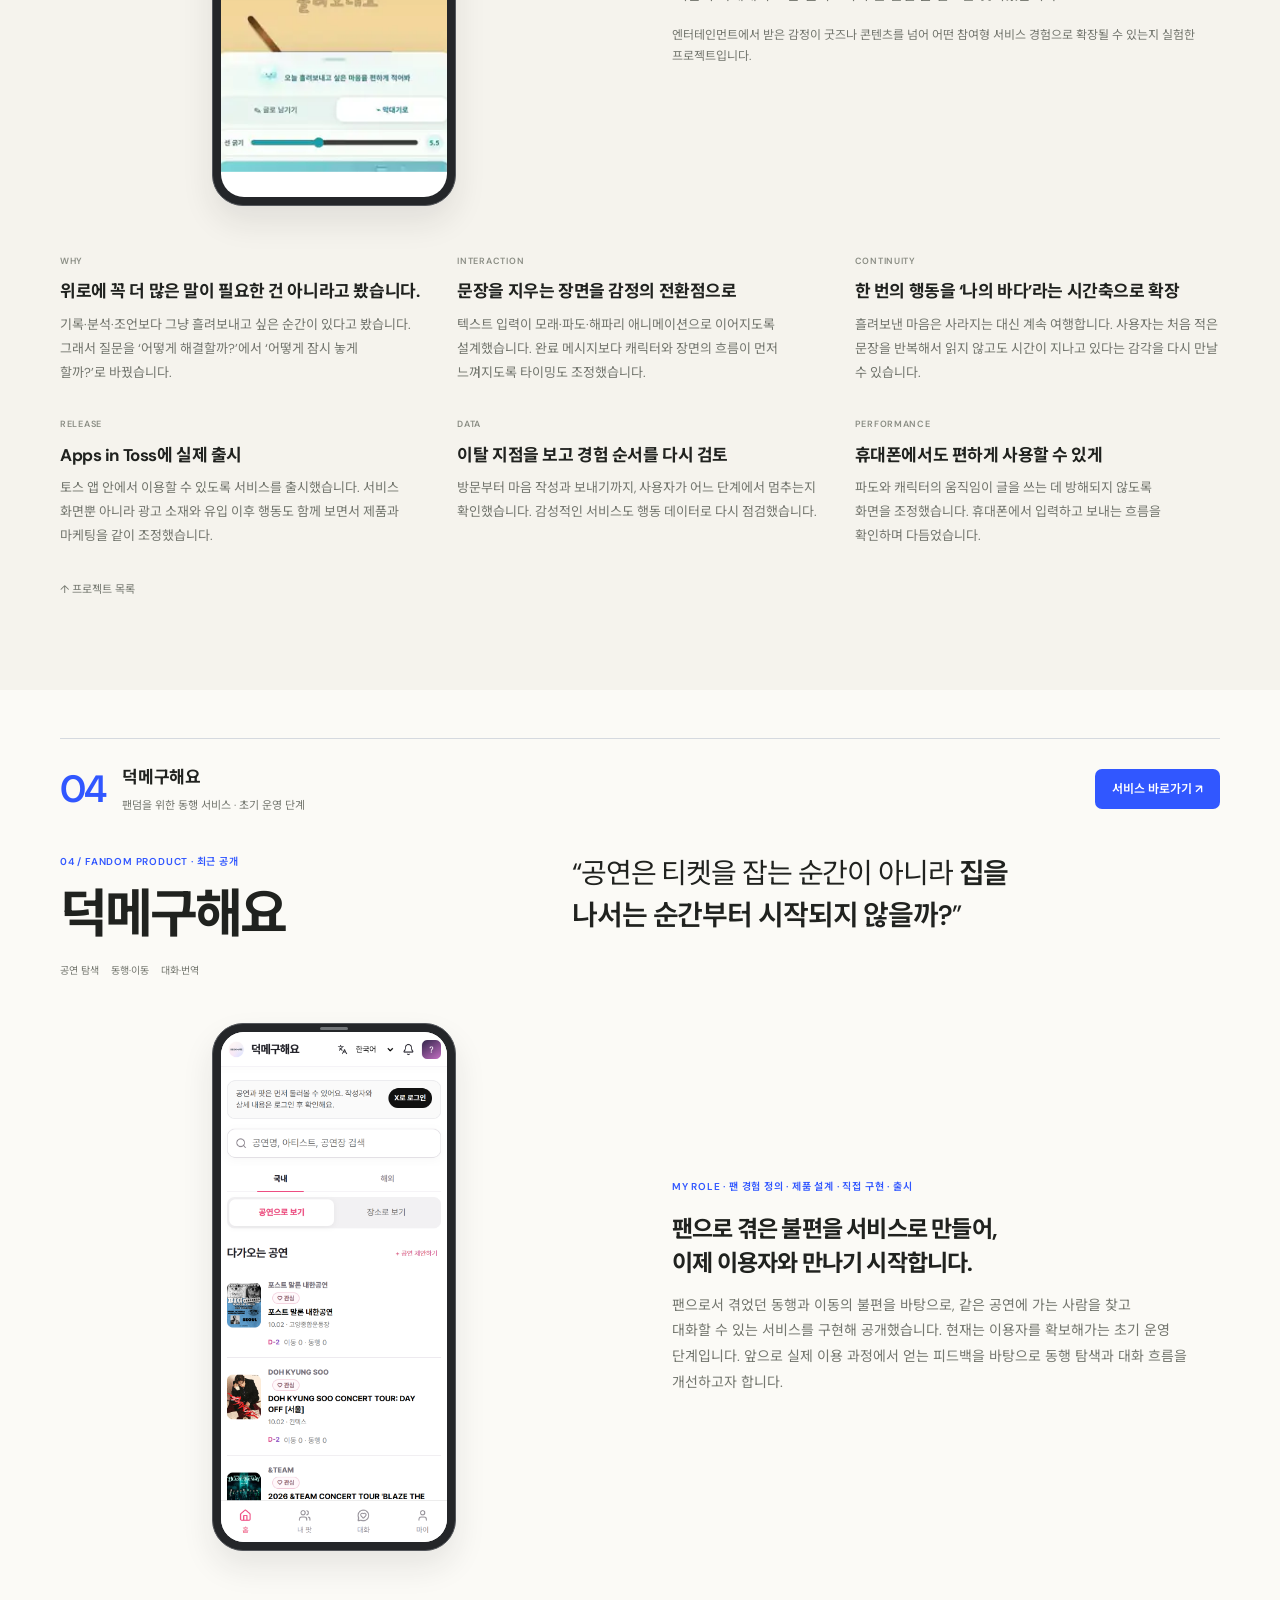
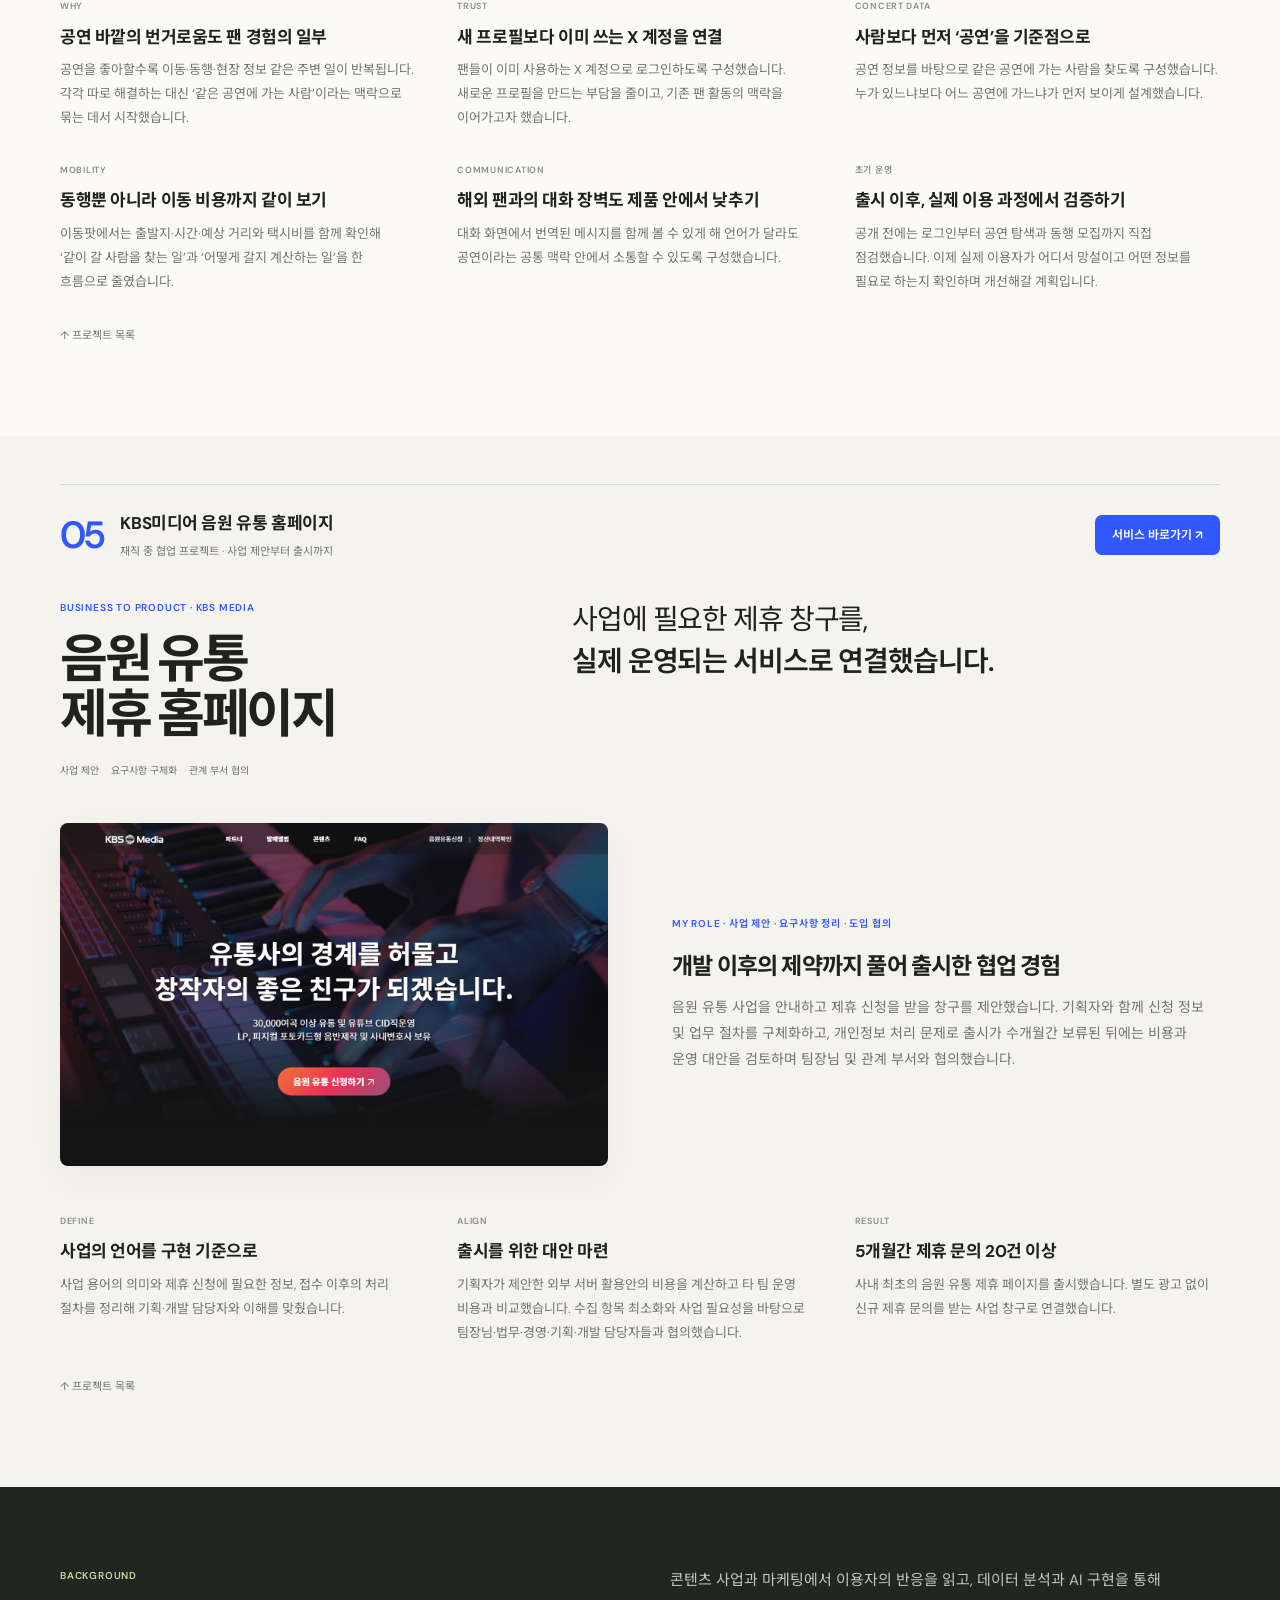
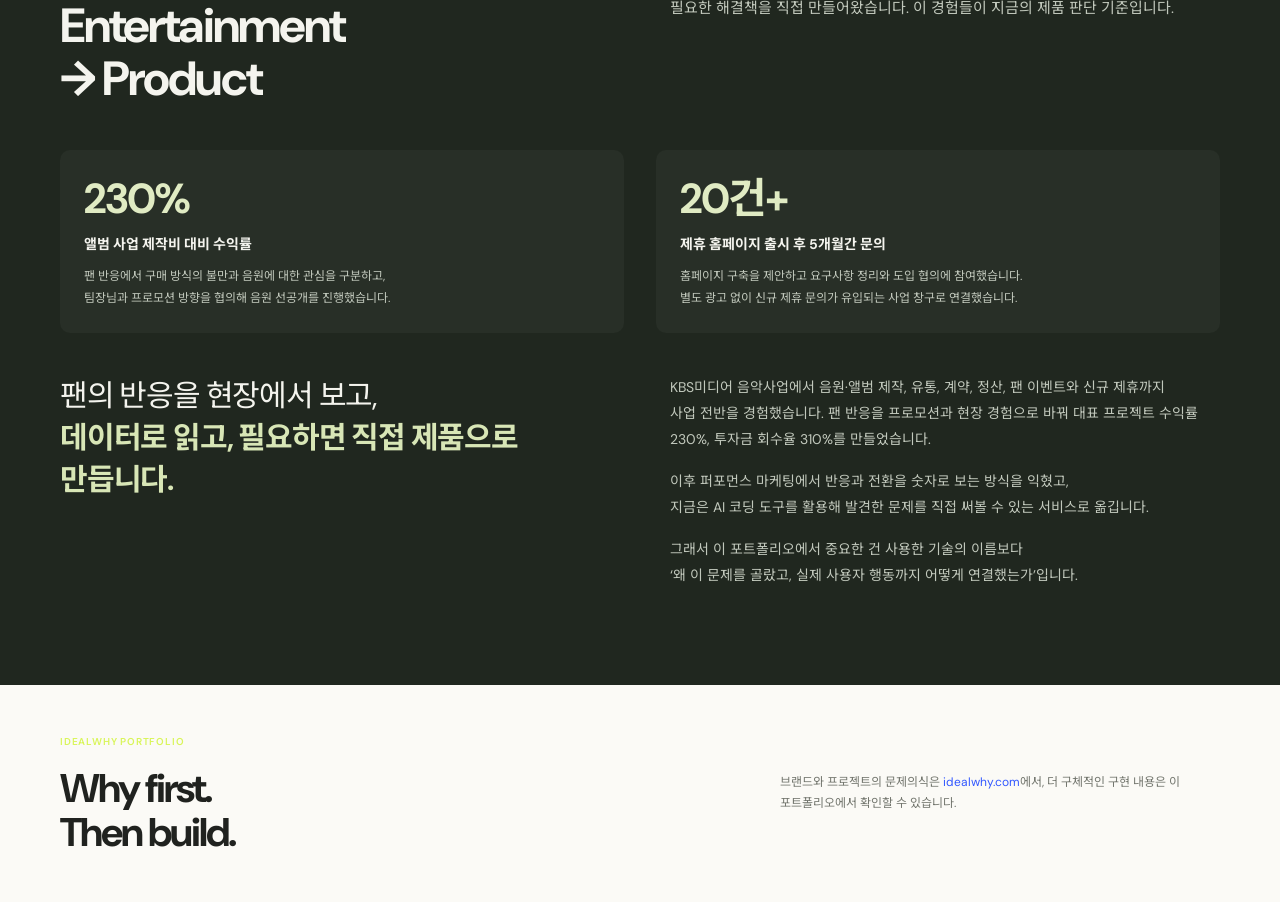
==== commit e45d7efc: "Clarify Deokmate early launch stage and KBS heading break" ====
--- a/portfolio/index.html
+++ b/portfolio/index.html
@@ -86,7 +86,7 @@
 <a class="project-card featured" href="#workmate"><div class="card-art workmate-art"><img src="/assets/workmate-card.png" alt="부캐영어 실제 서비스 첫 화면"></div><div class="card-copy"><span class="card-label">01 · 대표 프로젝트 / 장관상 대상</span><h3>부캐영어 <small>WorkMate English</small></h3><p>관계와 업무 맥락에 맞춰 대화하는 AI 가상 회사</p><div class="card-foot"><span>개인 기획 · 구현 · 배포 · 발표</span><b>사례 보기 ↗</b></div></div></a>
 <a class="project-card" href="#insightmate"><div class="card-art insight-art"><img src="/assets/insightmate-card.png" alt="InsightMate SNS 검색과 수집 설정 화면"></div><div class="card-copy"><span class="card-label">02 · 콘텐츠 사업 × 데이터</span><h3>InsightMate</h3><p>두 현장에서 겪은 분석의 불편을 하나의 도구로</p><div class="card-foot"><span>문제 정의 · 분석 설계 · 직접 구현</span><b>사례 보기 ↗</b></div></div></a>
 <a class="project-card" href="#flow"><div class="card-art mobile-art flow-art"><div class="device-phone"><div class="device-screen"><img src="/assets/let-it-flow.webp" alt="Let It Flow 실제 서비스 화면" loading="lazy"></div></div></div><div class="card-copy"><span class="card-label">03 · 토스 앱 출시</span><h3>Let It Flow</h3><p>마음을 잠시 놓아주는 참여형 서비스</p><div class="card-foot"><span>인터랙션 설계 · 출시 · 행동 데이터</span><b>사례 보기 ↗</b></div></div></a>
-<a class="project-card" href="#deokmate"><div class="card-art mobile-art deokmate-art"><div class="device-phone"><div class="device-screen"><img src="/assets/deokmate-service.png" alt="덕메구해요 실제 공연 목록 화면" loading="lazy"></div></div></div><div class="card-copy"><span class="card-label">04 · 공개 서비스</span><h3>덕메구해요</h3><p>팬 활동을 함께할 동행을 찾는 서비스</p><div class="card-foot"><span>팬덤의 필요를 서비스로</span><b>사례 보기 ↗</b></div></div></a>
+<a class="project-card" href="#deokmate"><div class="card-art mobile-art deokmate-art"><div class="device-phone"><div class="device-screen"><img src="/assets/deokmate-service.png" alt="덕메구해요 실제 공연 목록 화면" loading="lazy"></div></div></div><div class="card-copy"><span class="card-label">04 · 최근 공개 · 초기 운영</span><h3>덕메구해요</h3><p>팬 활동을 함께할 동행을 찾는 서비스</p><div class="card-foot"><span>팬덤의 필요를 서비스로</span><b>사례 보기 ↗</b></div></div></a>
 </div></div>
   </div>
 </section>
@@ -191,10 +191,10 @@
 </section>
 
 <section class="project" id="deokmate" data-project="deokmate">
-  <div class="wrap"><div class="chapter-heading"><span>04</span><div><h2>덕메구해요</h2><p>팬덤을 위한 동행 서비스</p></div><a class="live" href="https://deokmate.idealwhy.com" target="_blank" rel="noreferrer">서비스 바로가기 ↗</a></div>
-    <div class="project-top">
-      <div class="project-title">
-        <div class="eyebrow">04 / FANDOM PRODUCT · LIVE SERVICE</div>
+  <div class="wrap"><div class="chapter-heading"><span>04</span><div><h2>덕메구해요</h2><p>팬덤을 위한 동행 서비스 · 초기 운영 단계</p></div><a class="live" href="https://deokmate.idealwhy.com" target="_blank" rel="noreferrer">서비스 바로가기 ↗</a></div>
+    <div class="project-top">
+      <div class="project-title">
+        <div class="eyebrow">04 / FANDOM PRODUCT · 최근 공개</div>
         <h3>덕메구해요</h3>
         <div class="meta"><span>공연 탐색</span><span>동행·이동</span><span>대화·번역</span></div>
 
@@ -205,9 +205,9 @@
     <div class="preview deokmate-preview">
       <div class="deokmate-mockup"><div class="device-phone"><div class="device-screen"><img src="/assets/deokmate-service.png" alt="덕메구해요 실제 서비스 화면"></div></div></div>
       <div class="preview-copy">
-        <div class="roleline">MY ROLE · 팬 경험 정의 · 제품 설계 · 직접 구현 · 운영</div>
-        <h4>공연 전후의 ‘혼자 해결하던 일’을 하나의 팬 경험으로 묶고 있습니다.</h4>
-        <p>팬으로 공연을 다니다 보면 동행을 구하고, 이동을 맞추고, 낯선 장소에서 정보를 찾는 일이 공연 감상만큼 크게 느껴질 때가 있습니다. Deokmate는 공연을 기준점으로 동행팟·이동팟·현장 정보와 대화를 연결해, 공연장에 도착하기 전부터 팬 경험을 이어주는 서비스입니다.</p>
+        <div class="roleline">MY ROLE · 팬 경험 정의 · 제품 설계 · 직접 구현 · 출시</div>
+        <h4>팬으로 겪은 불편을 서비스로 만들어, 이제 이용자와 만나기 시작합니다.</h4>
+        <p>팬으로서 겪었던 동행과 이동의 불편을 바탕으로, 같은 공연에 가는 사람을 찾고 대화할 수 있는 서비스를 구현해 공개했습니다. 현재는 이용자를 확보해가는 초기 운영 단계입니다. 앞으로 실제 이용 과정에서 얻는 피드백을 바탕으로 동행 탐색과 대화 흐름을 개선하고자 합니다.</p>
       </div>
     </div>
     <div class="detail-grid">
@@ -216,7 +216,7 @@
       <div class="detail"><div class="eyebrow">CONCERT DATA</div><h4>사람보다 먼저 ‘공연’을 기준점으로</h4><p>공연 정보를 바탕으로 같은 공연에 가는 사람을 찾도록 구성했습니다. 누가 있느냐보다 어느 공연에 가느냐가 먼저 보이게 설계했습니다.</p></div>
       <div class="detail"><div class="eyebrow">MOBILITY</div><h4>동행뿐 아니라 이동 비용까지 같이 보기</h4><p>이동팟에서는 출발지·시간·예상 거리와 택시비를 함께 확인해 ‘같이 갈 사람을 찾는 일’과 ‘어떻게 갈지 계산하는 일’을 한 흐름으로 줄였습니다.</p></div>
       <div class="detail"><div class="eyebrow">COMMUNICATION</div><h4>해외 팬과의 대화 장벽도 제품 안에서 낮추기</h4><p>대화 화면에서 번역된 메시지를 함께 볼 수 있게 해 언어가 달라도 공연이라는 공통 맥락 안에서 소통할 수 있도록 구성했습니다.</p></div>
-      <div class="detail"><div class="eyebrow">OPS & QA</div><h4>처음 방문해 동행을 찾기까지 점검</h4><p>로그인하고 공연을 찾은 뒤 동행을 모집하는 흐름을 확인했습니다. 검색 결과가 없거나 연결이 끊기는 상황에서도 이용자가 다음 행동을 알 수 있도록 다듬었습니다.</p></div>
+      <div class="detail"><div class="eyebrow">초기 운영</div><h4>출시 이후, 실제 이용 과정에서 검증하기</h4><p>공개 전에는 로그인부터 공연 탐색과 동행 모집까지 직접 점검했습니다. 이제 실제 이용자가 어디서 망설이고 어떤 정보를 필요로 하는지 확인하며 개선해갈 계획입니다.</p></div>
     </div>
 
 
@@ -226,7 +226,7 @@
 
 <section class="project" id="delivery" data-project="kbs_music"><div class="wrap">
 <div class="chapter-heading"><span>05</span><div><h2>KBS미디어 음원 유통 홈페이지</h2><p>재직 중 협업 프로젝트 · 사업 제안부터 출시까지</p></div><a class="live" href="https://music.kbsmedia.co.kr/" target="_blank" rel="noreferrer">서비스 바로가기 ↗</a></div>
-<div class="project-top"><div class="project-title"><div class="eyebrow">BUSINESS TO PRODUCT · KBS MEDIA</div><h3>음원 유통<br>제휴 홈페이지</h3><div class="meta"><span>사업 제안</span><span>요구사항 구체화</span><span>관계 부서 협의</span></div></div><p class="project-question">사업에 필요한 제휴 창구를, <strong>실제 운영되는 서비스로 연결했습니다.</strong></p></div>
+<div class="project-top"><div class="project-title"><div class="eyebrow">BUSINESS TO PRODUCT · KBS MEDIA</div><h3>음원 유통<br>제휴 홈페이지</h3><div class="meta"><span>사업 제안</span><span>요구사항 구체화</span><span>관계 부서 협의</span></div></div><p class="project-question">사업에 필요한 제휴 창구를,<br><strong>실제 운영되는 서비스로 연결했습니다.</strong></p></div>
 <div class="preview"><div class="monitor"><a href="https://music.kbsmedia.co.kr/" target="_blank" rel="noreferrer"><img src="/assets/kbs-music-service.png" alt="KBS미디어 음원 유통 홈페이지 실제 첫 화면" loading="lazy"></a></div><div class="preview-copy"><div class="roleline">MY ROLE · 사업 제안 · 요구사항 정리 · 도입 협의</div><h4>개발 이후의 제약까지 풀어 출시한 협업 경험</h4><p>음원 유통 사업을 안내하고 제휴 신청을 받을 창구를 제안했습니다. 기획자와 함께 신청 정보 및 업무 절차를 구체화하고, 개인정보 처리 문제로 출시가 수개월간 보류된 뒤에는 비용과 운영 대안을 검토하며 팀장님 및 관계 부서와 협의했습니다.</p></div></div>
 <div class="detail-grid"><div class="detail"><div class="eyebrow">DEFINE</div><h4>사업의 언어를 구현 기준으로</h4><p>사업 용어의 의미와 제휴 신청에 필요한 정보, 접수 이후의 처리 절차를 정리해 기획·개발 담당자와 이해를 맞췄습니다.</p></div><div class="detail"><div class="eyebrow">ALIGN</div><h4>출시를 위한 대안 마련</h4><p>기획자가 제안한 외부 서버 활용안의 비용을 계산하고 타 팀 운영 비용과 비교했습니다. 수집 항목 최소화와 사업 필요성을 바탕으로 팀장님·법무·경영·기획·개발 담당자들과 협의했습니다.</p></div><div class="detail"><div class="eyebrow">RESULT</div><h4>5개월간 제휴 문의 20건 이상</h4><p>사내 최초의 음원 유통 제휴 페이지를 출시했습니다. 별도 광고 없이 신규 제휴 문의를 받는 사업 창구로 연결했습니다.</p></div></div><a class="back-projects" href="#projects">↑ 프로젝트 목록</a>
 </div></section>
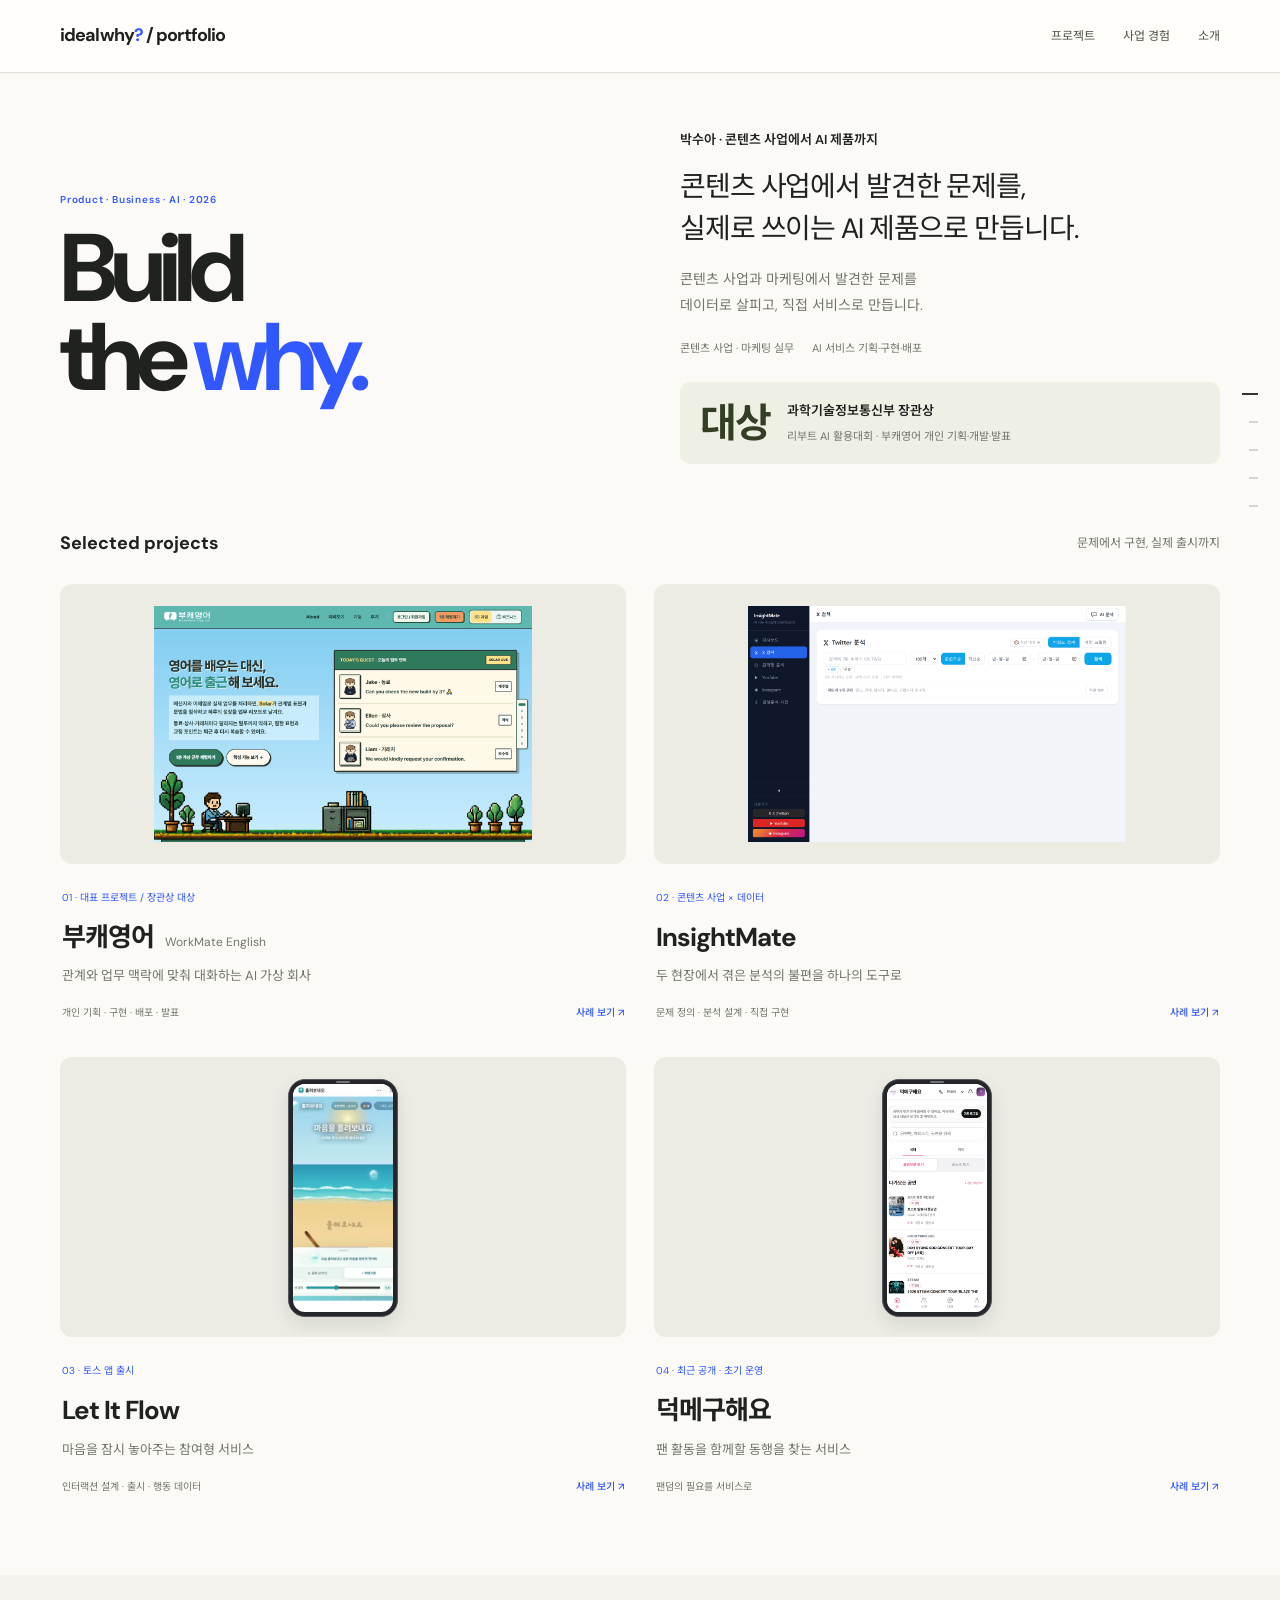
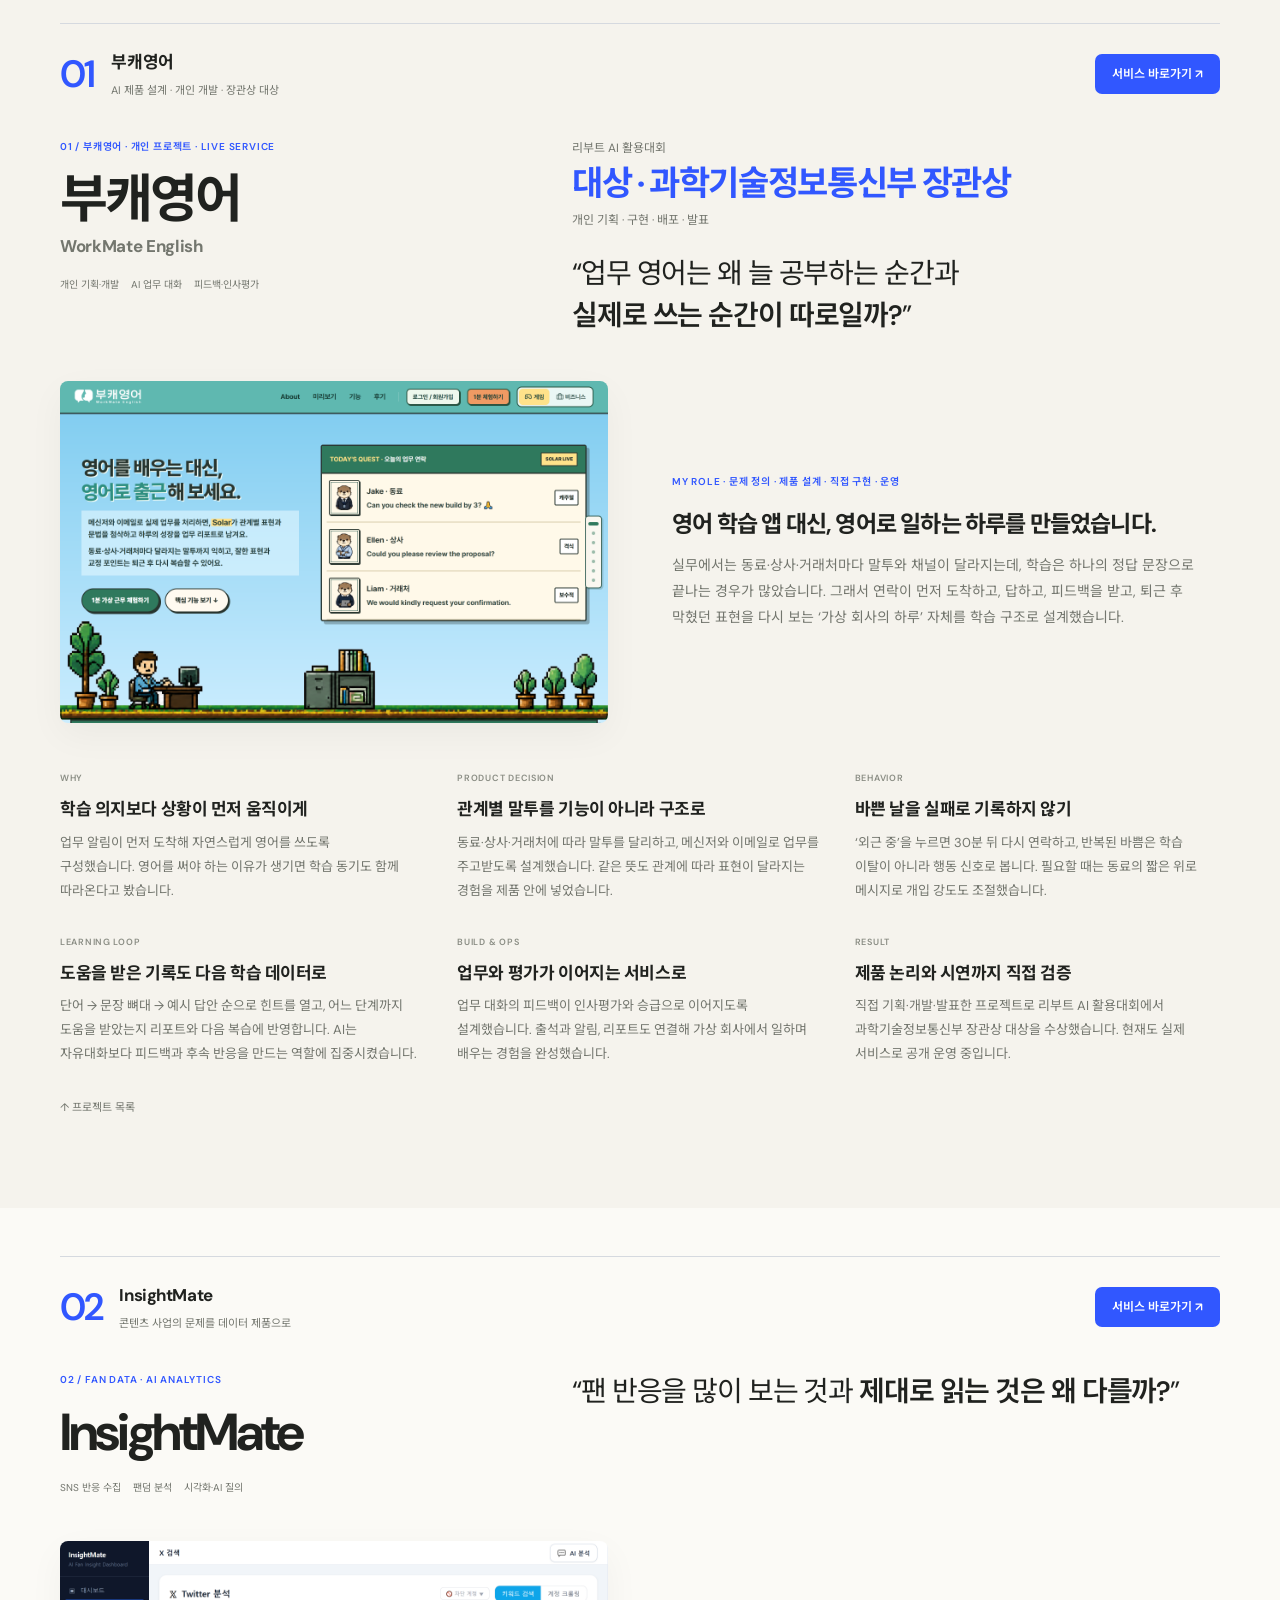
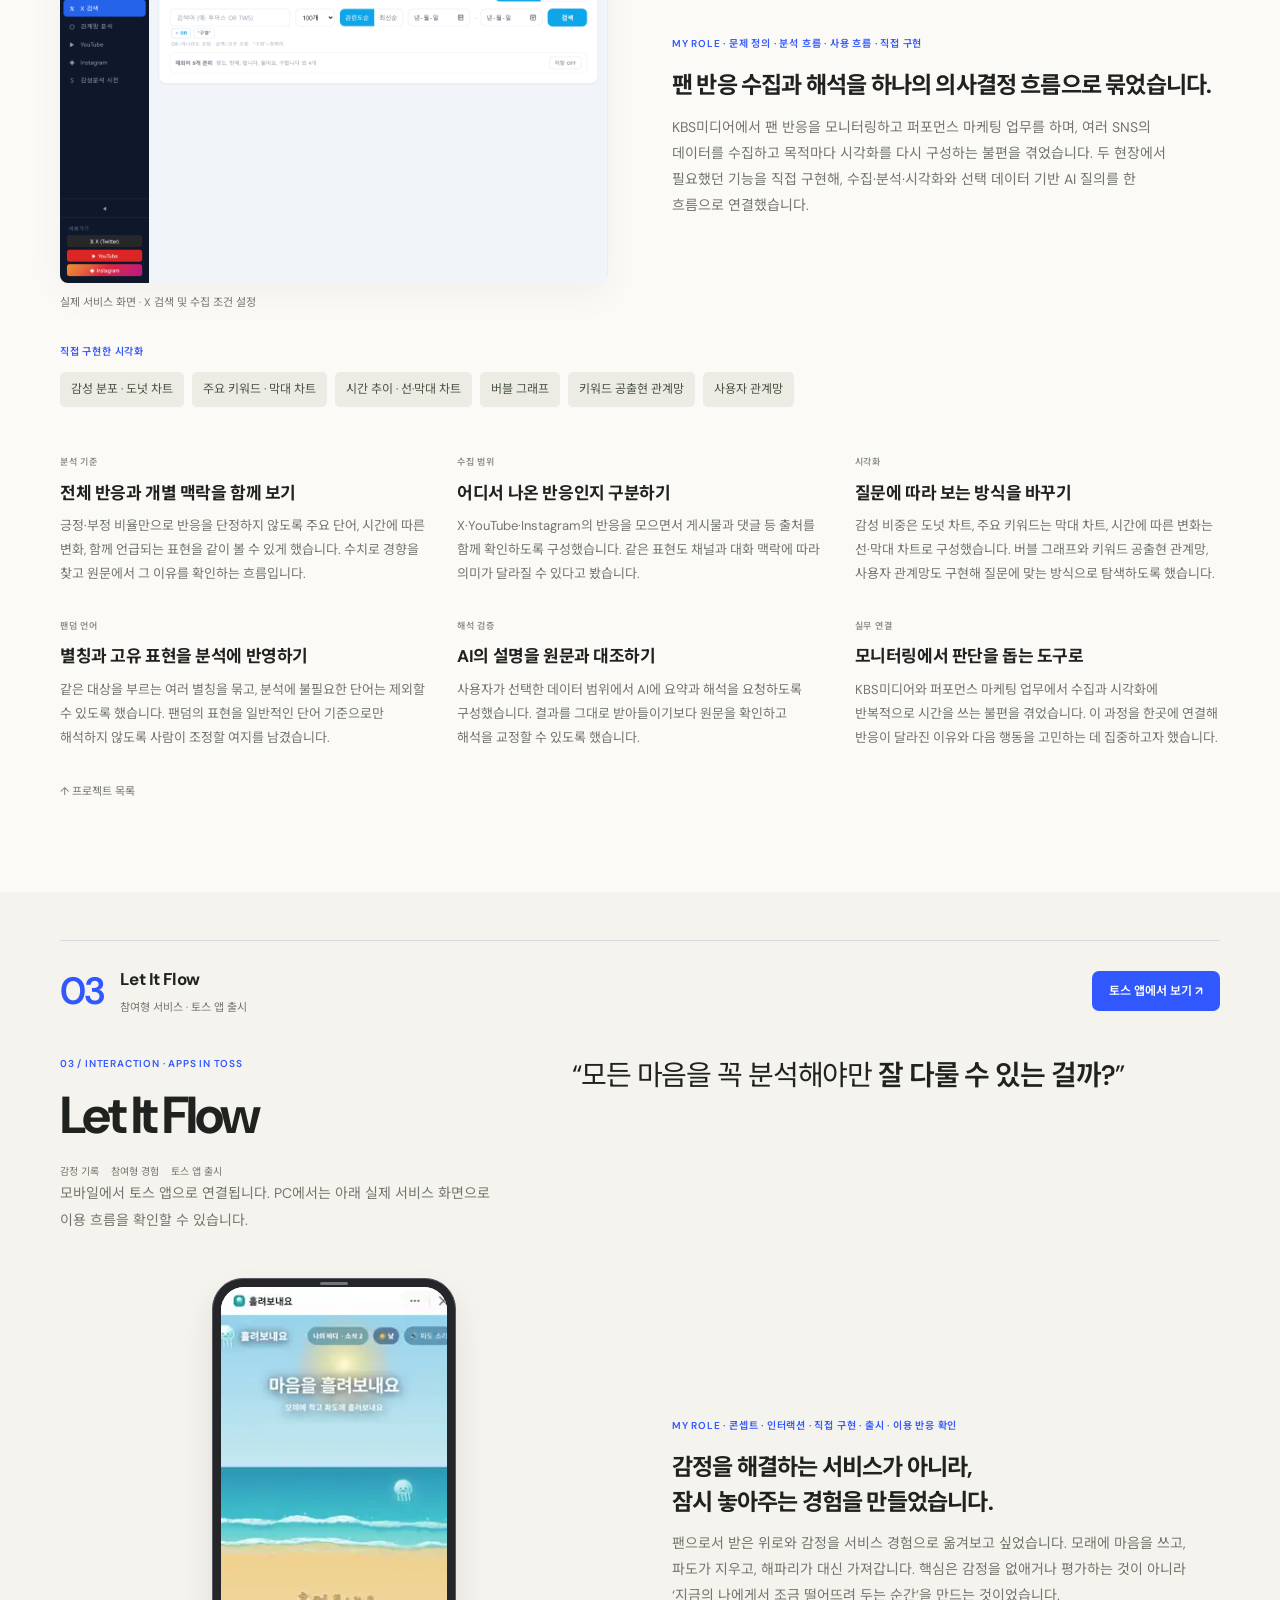
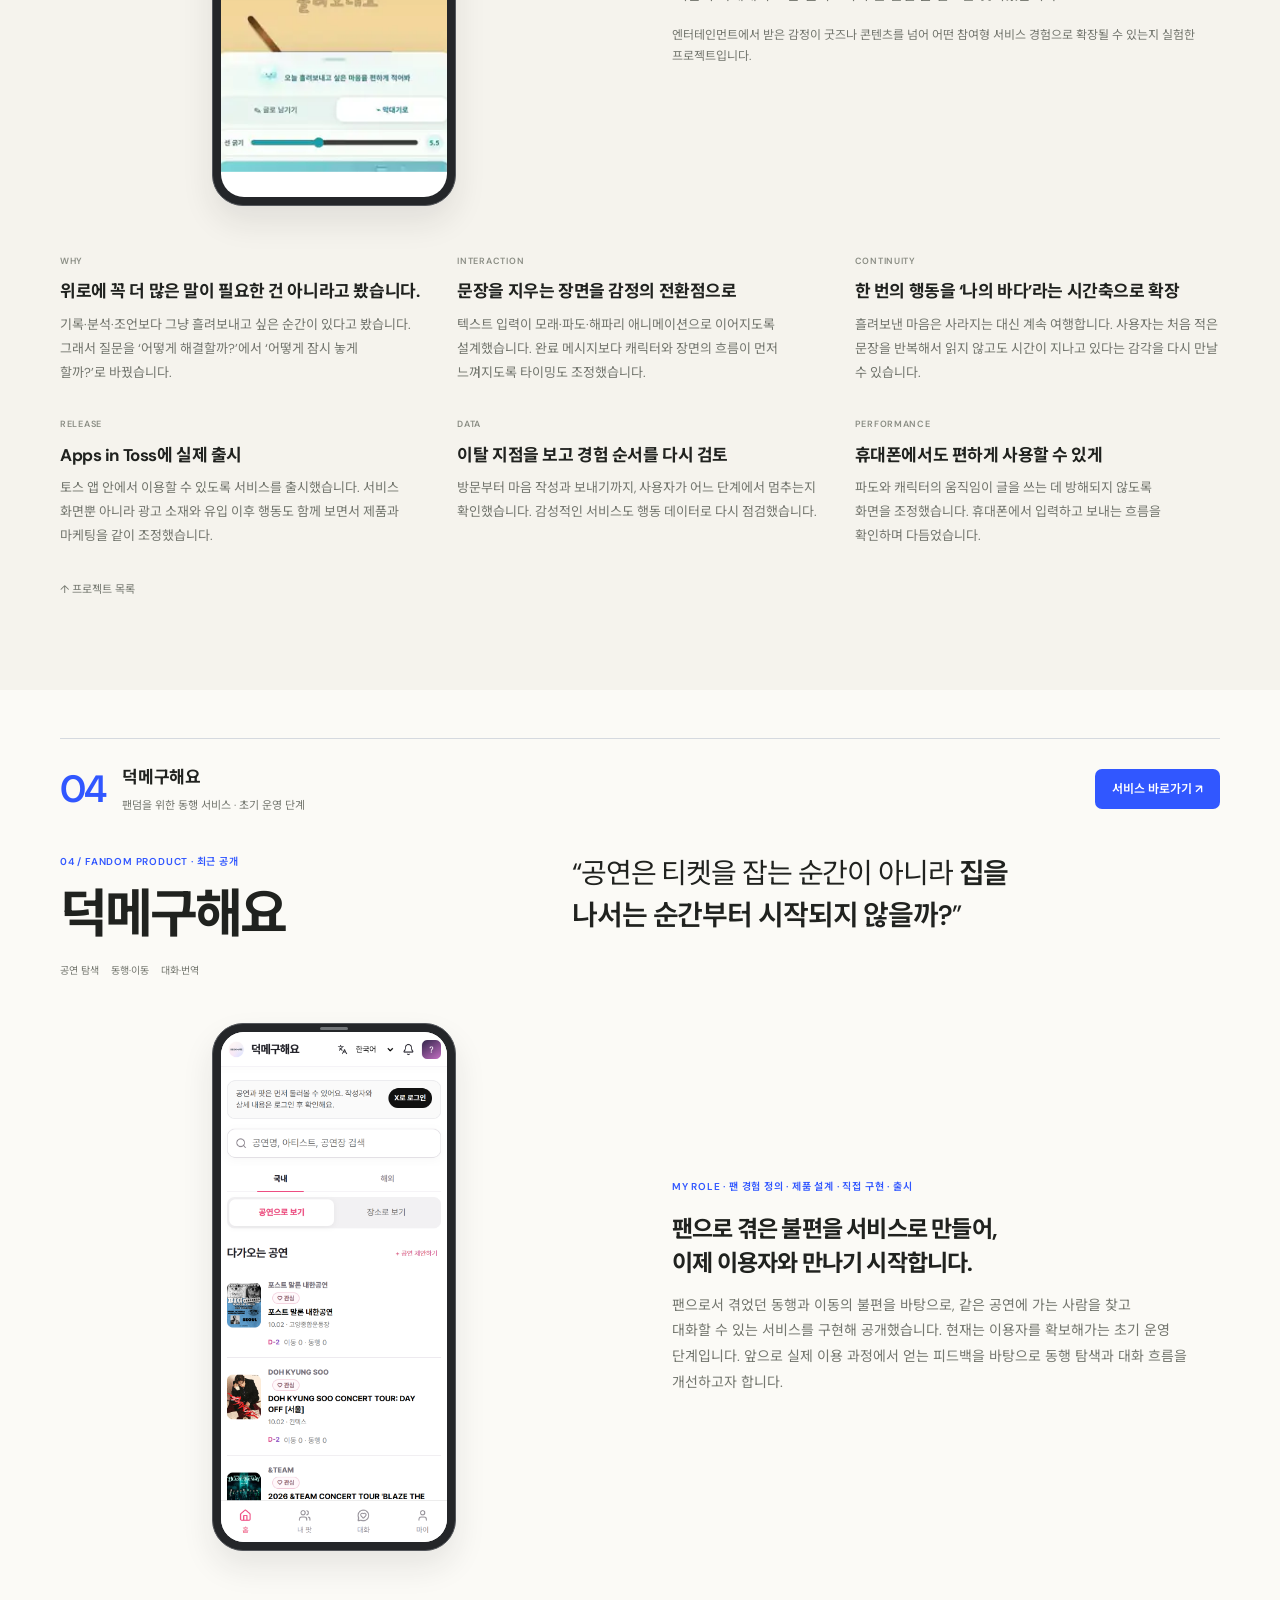
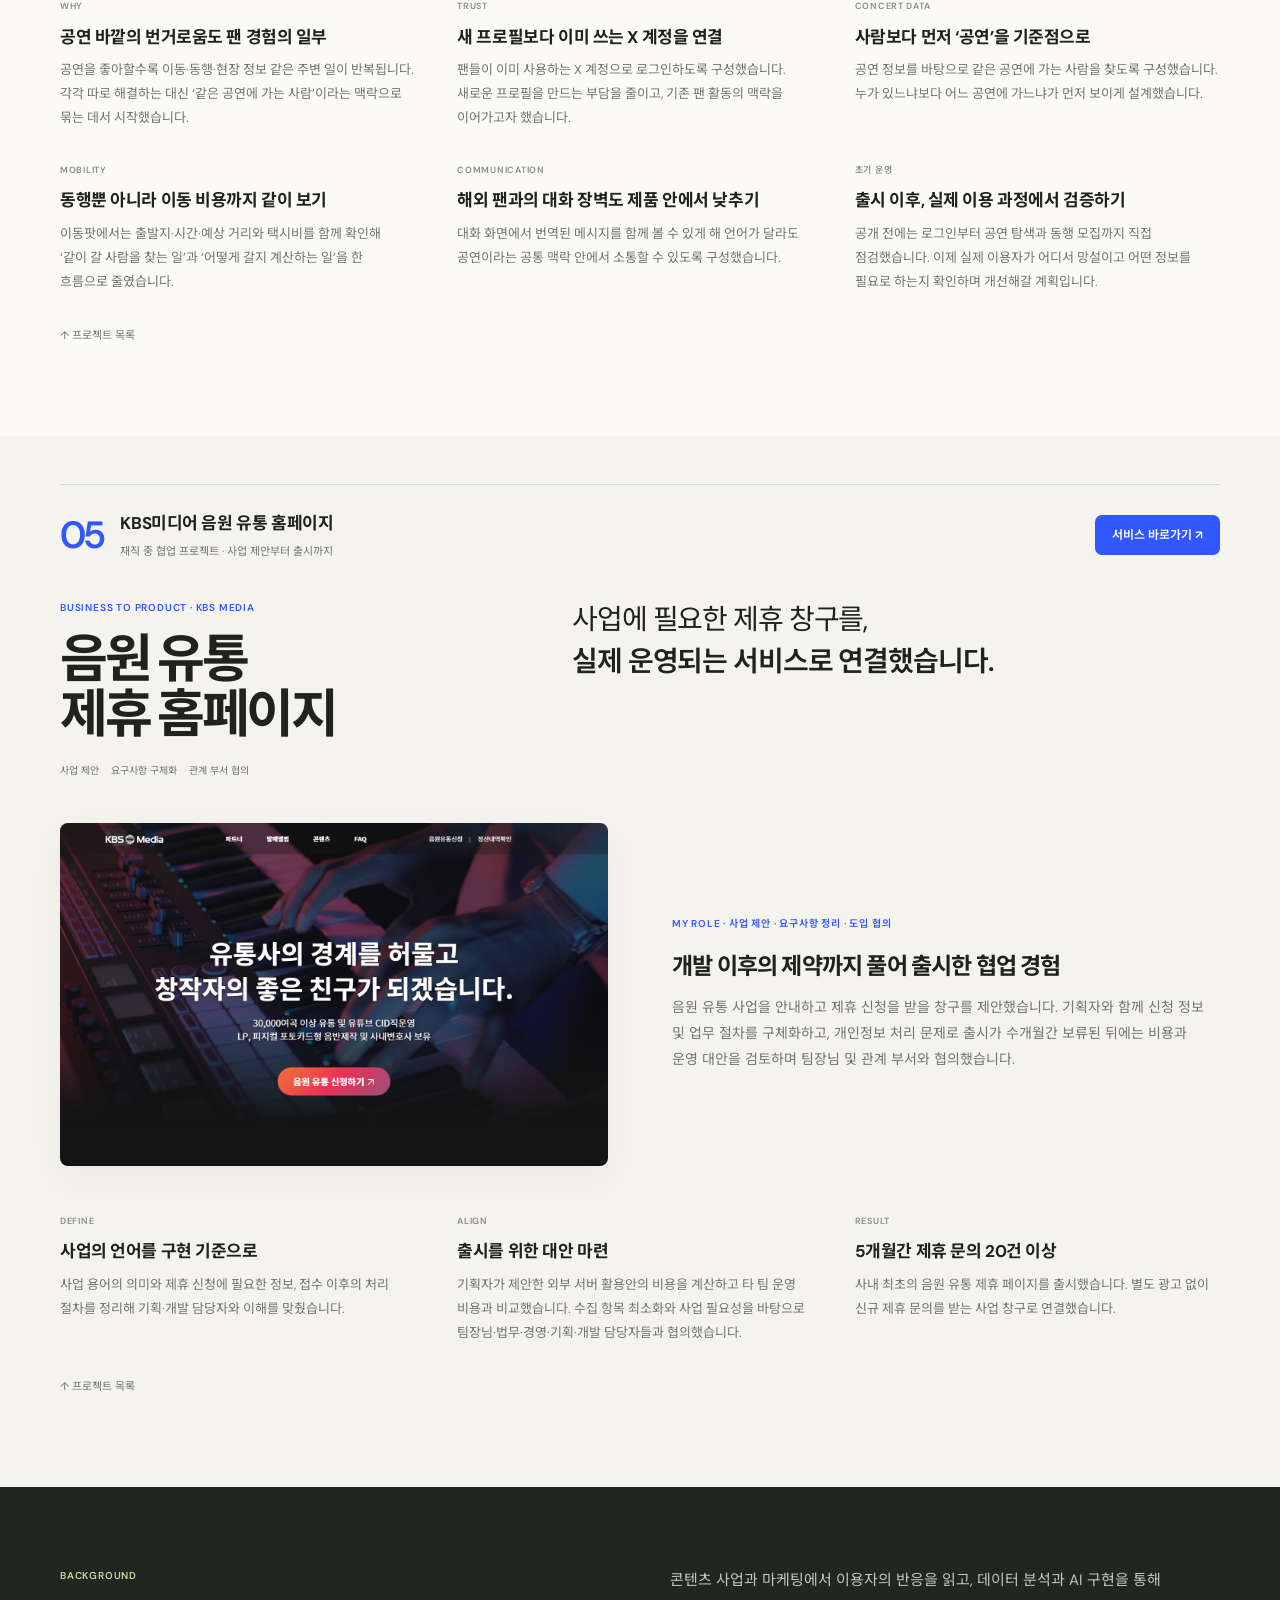
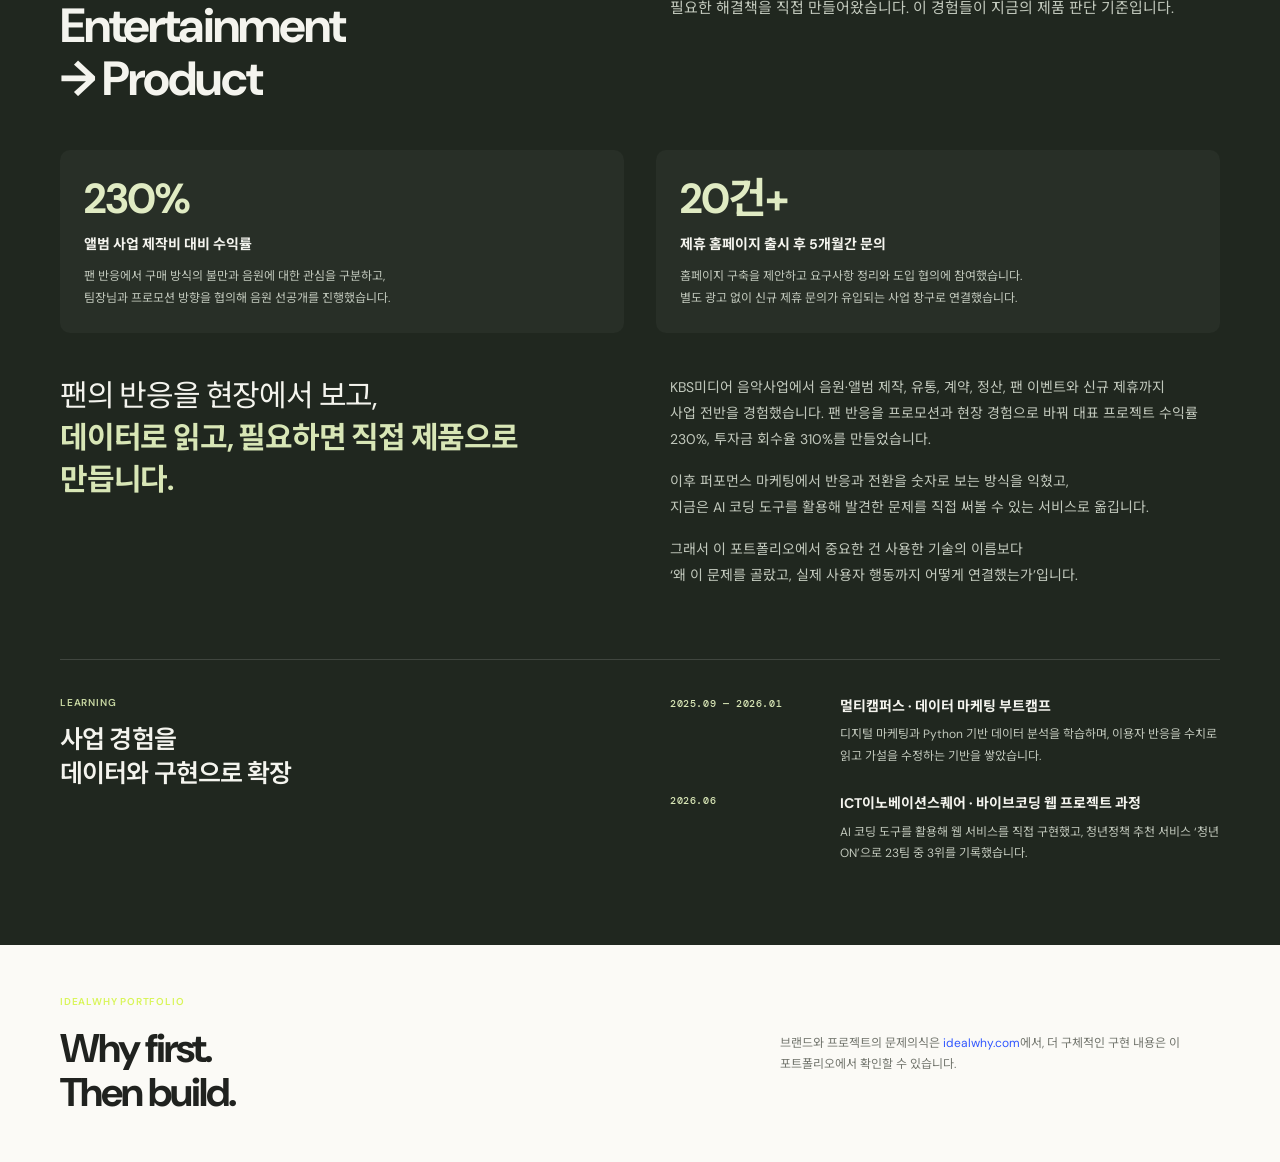
==== commit 5d25eed7: "Add relevant training to portfolio background" ====
--- a/portfolio/index.html
+++ b/portfolio/index.html
@@ -58,6 +58,20 @@
 .workmate-art,.insight-art,.flow-art,.deokmate-art{background:#ecece5}
 
 .image-caption{font-size:11px;color:var(--muted);margin:10px 0 0}.viz-summary{margin-top:30px}.viz-summary .eyebrow{margin-bottom:12px}.viz-list{display:flex;flex-wrap:wrap;gap:8px}.viz-list span{font-size:12px;padding:7px 11px;background:#ecece5;border-radius:5px;color:#4c5345}
+
+.learning-path{display:grid;grid-template-columns:1fr 1fr;gap:60px;margin-top:54px;padding-top:34px;border-top:1px solid #ffffff24}
+.learning-label .eyebrow{margin-bottom:12px}
+.learning-label h3{font-size:25px;line-height:1.35;letter-spacing:-.035em;margin:0;font-weight:600}
+.learning-list{display:grid;gap:24px}
+.learning-item{display:grid;grid-template-columns:150px 1fr;gap:20px}
+.learning-item time{font:500 10px "DM Mono",monospace;letter-spacing:.06em;color:#d8e6b6;padding-top:3px}
+.learning-item strong{display:block;font-size:14px;margin-bottom:6px;color:#f4f4ee}
+.learning-item p{margin:0;font-size:12px;line-height:1.8;color:#c1c8bc;max-width:520px}
+@media(max-width:800px){
+  .learning-path{grid-template-columns:1fr;gap:26px;margin-top:42px;padding-top:28px}
+  .learning-label h3{font-size:22px}
+  .learning-item{grid-template-columns:1fr;gap:6px}
+}
 </style>
 </head>
 <body>
@@ -243,6 +257,20 @@
         <p>KBS미디어 음악사업에서 음원·앨범 제작, 유통, 계약, 정산, 팬 이벤트와 신규 제휴까지 <br class="reading-break">사업 전반을 경험했습니다. 팬 반응을 프로모션과 현장 경험으로 바꿔 대표 프로젝트 수익률 230%, 투자금 회수율 310%를 만들었습니다.</p>
         <p>이후 퍼포먼스 마케팅에서 반응과 전환을 숫자로 보는 방식을 익혔고, <br class="reading-break">지금은 AI 코딩 도구를 활용해 발견한 문제를 직접 써볼 수 있는 서비스로 옮깁니다.</p>
         <p>그래서 이 포트폴리오에서 중요한 건 사용한 기술의 이름보다 <br class="reading-break">‘왜 이 문제를 골랐고, 실제 사용자 행동까지 어떻게 연결했는가’입니다.</p>
+      </div>
+    </div>
+
+    <div class="learning-path" aria-label="관련 교육">
+      <div class="learning-label"><div class="eyebrow">LEARNING</div><h3>사업 경험을<br>데이터와 구현으로 확장</h3></div>
+      <div class="learning-list">
+        <div class="learning-item">
+          <time>2025.09 — 2026.01</time>
+          <div><strong>멀티캠퍼스 · 데이터 마케팅 부트캠프</strong><p>디지털 마케팅과 Python 기반 데이터 분석을 학습하며, 이용자 반응을 수치로 읽고 가설을 수정하는 기반을 쌓았습니다.</p></div>
+        </div>
+        <div class="learning-item">
+          <time>2026.06</time>
+          <div><strong>ICT이노베이션스퀘어 · 바이브코딩 웹 프로젝트 과정</strong><p>AI 코딩 도구를 활용해 웹 서비스를 직접 구현했고, 청년정책 추천 서비스 ‘청년 ON’으로 23팀 중 3위를 기록했습니다.</p></div>
+        </div>
       </div>
     </div>
   </div>
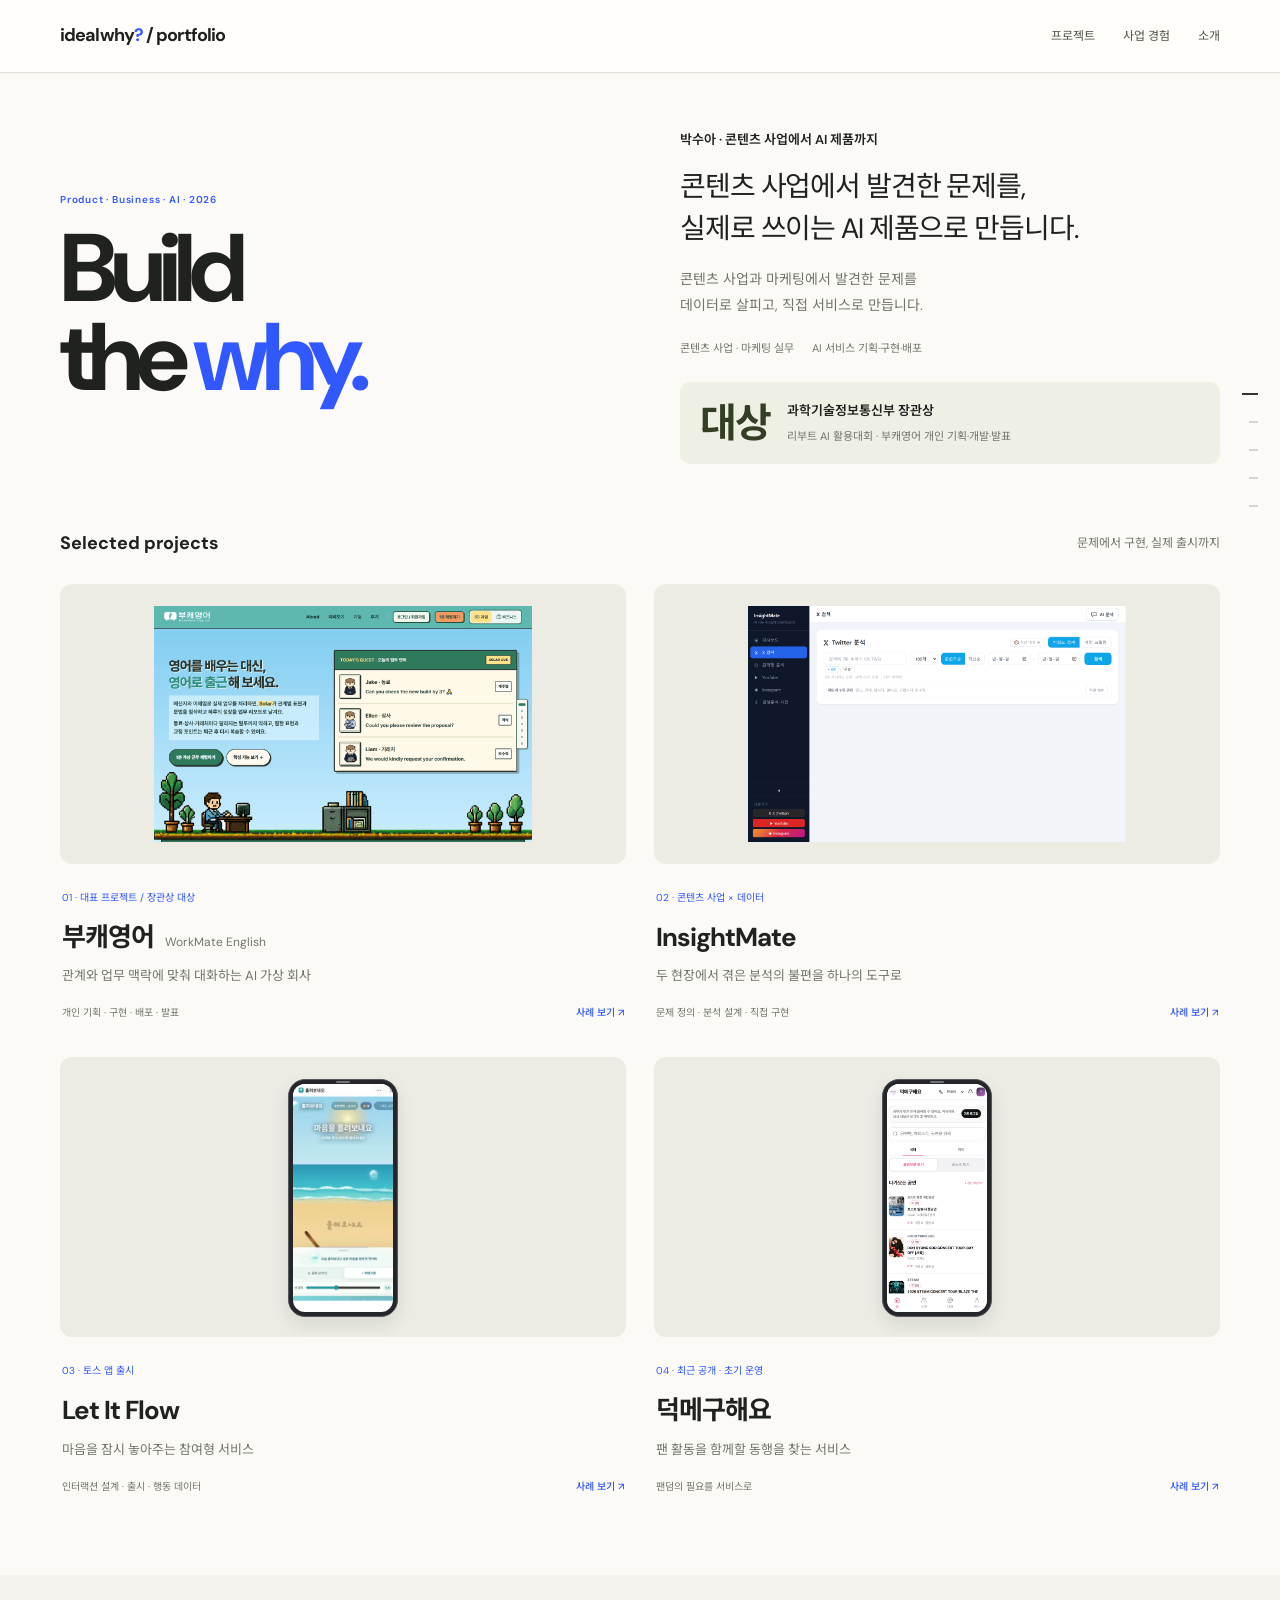
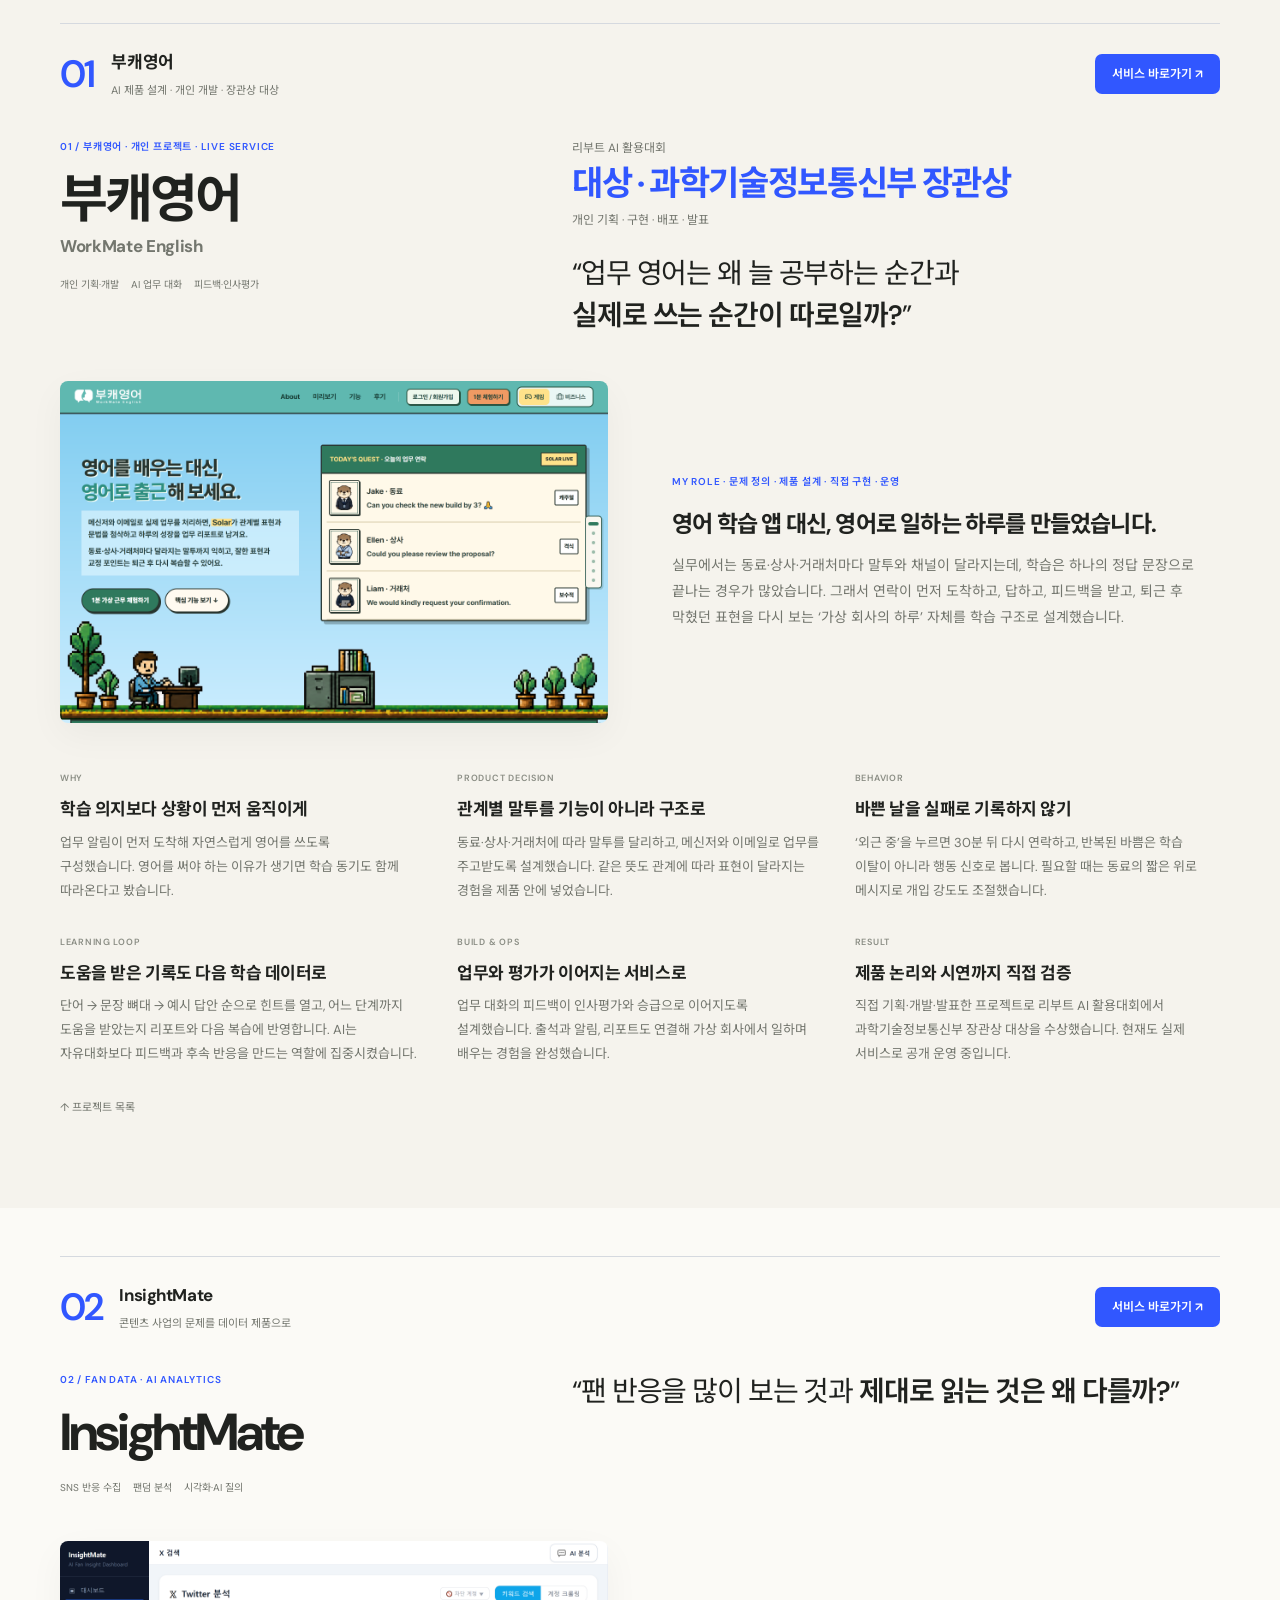
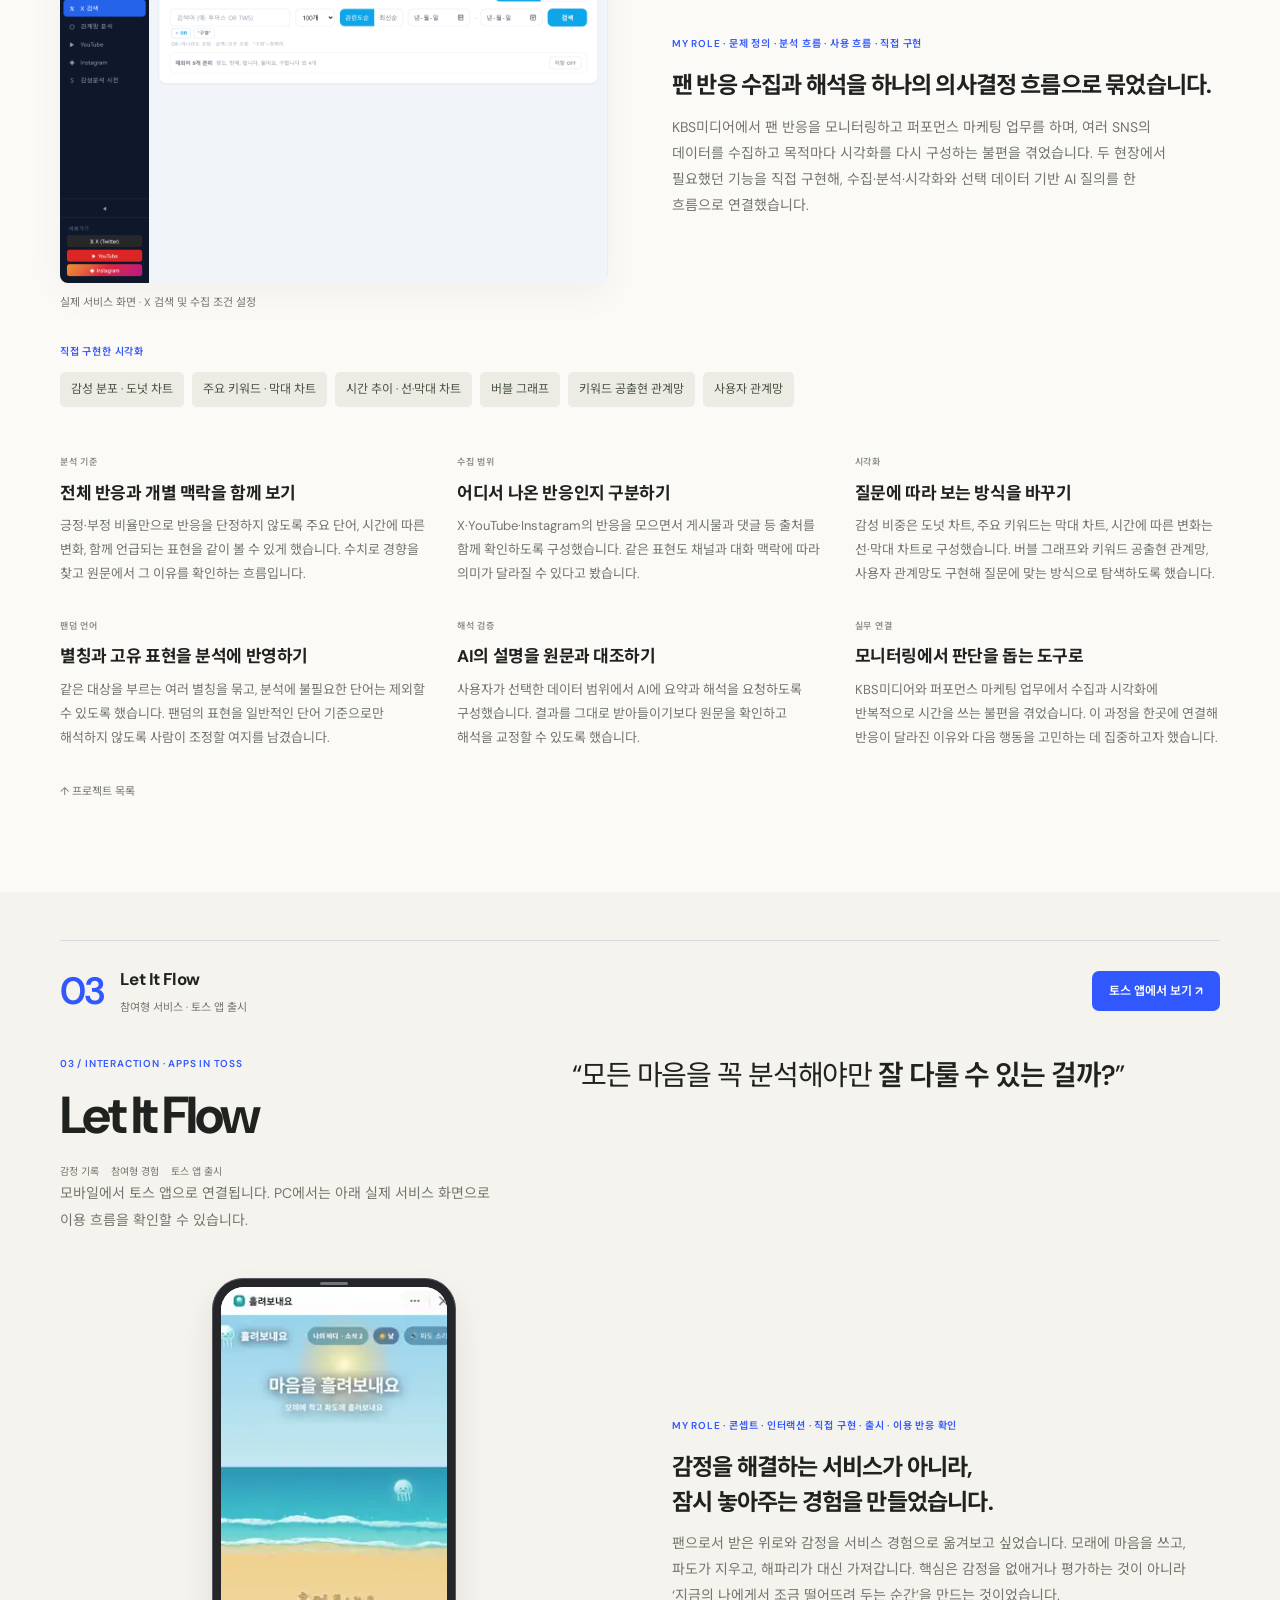
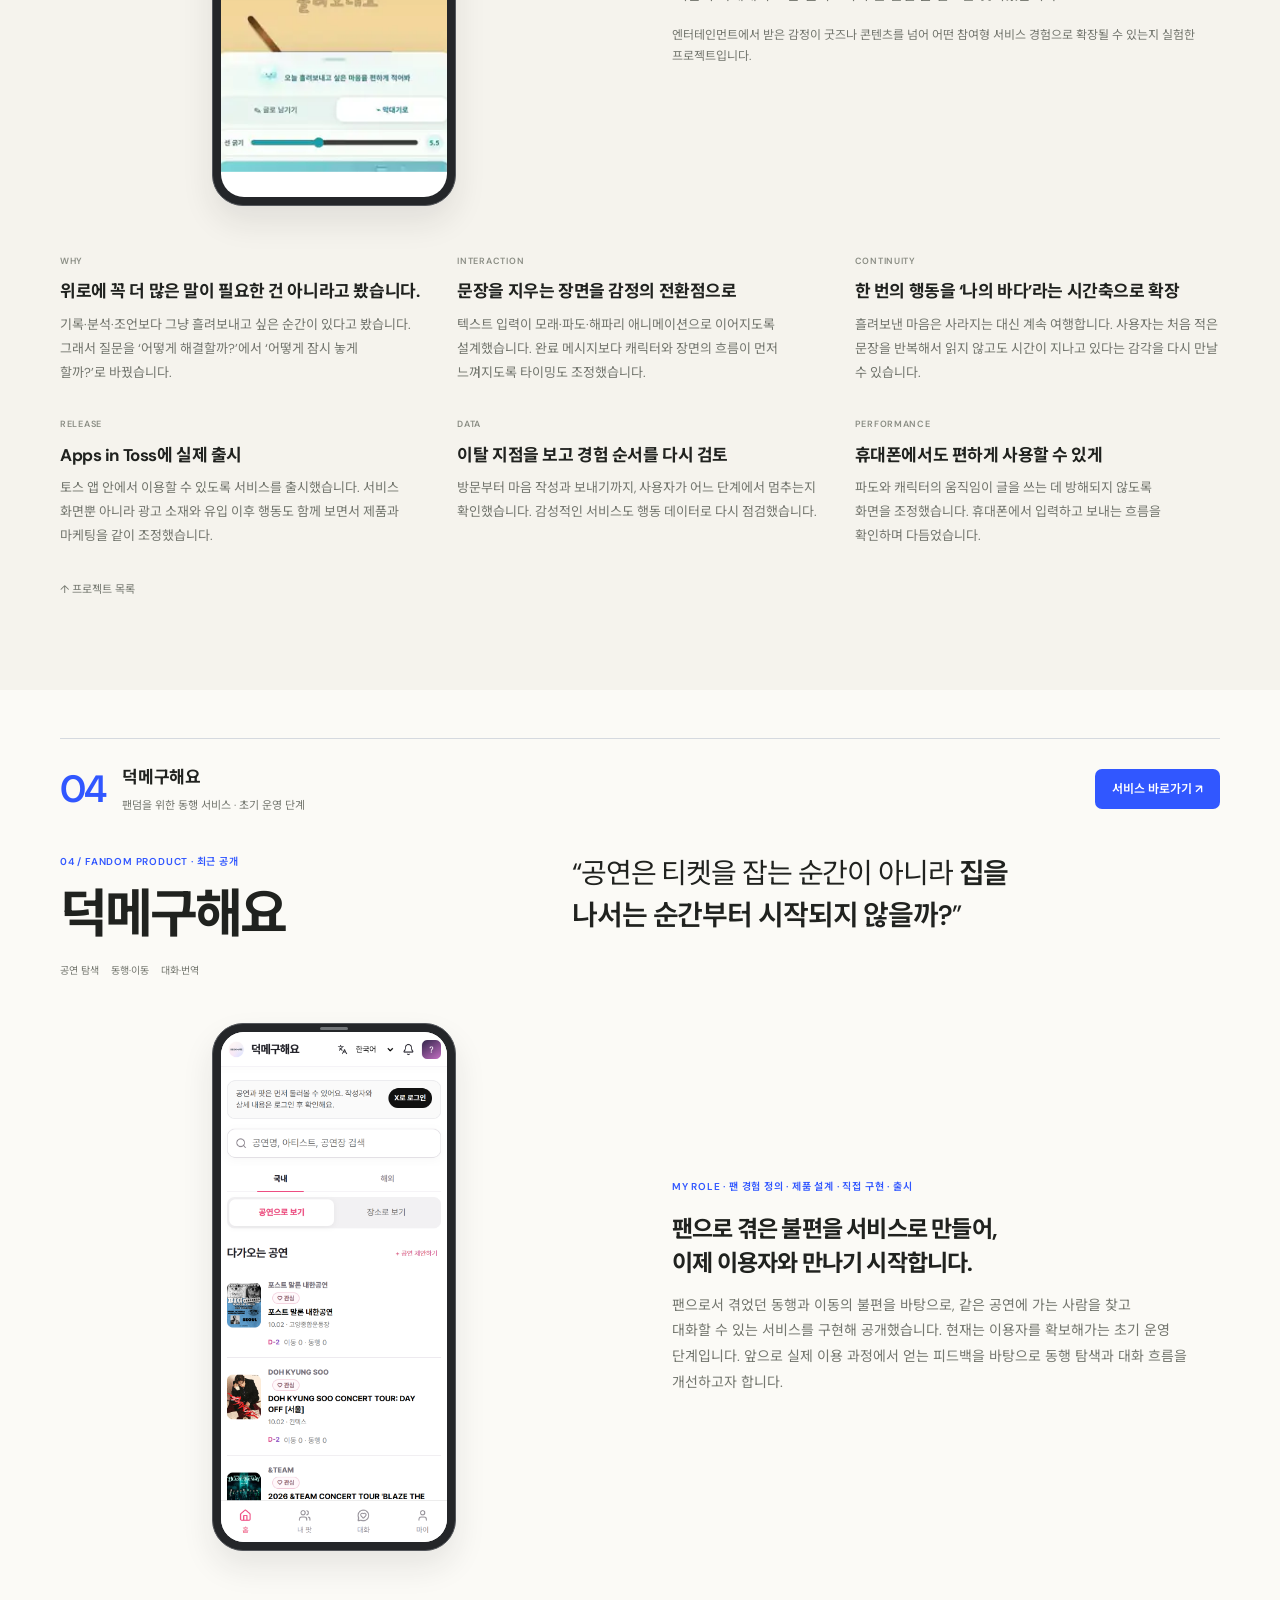
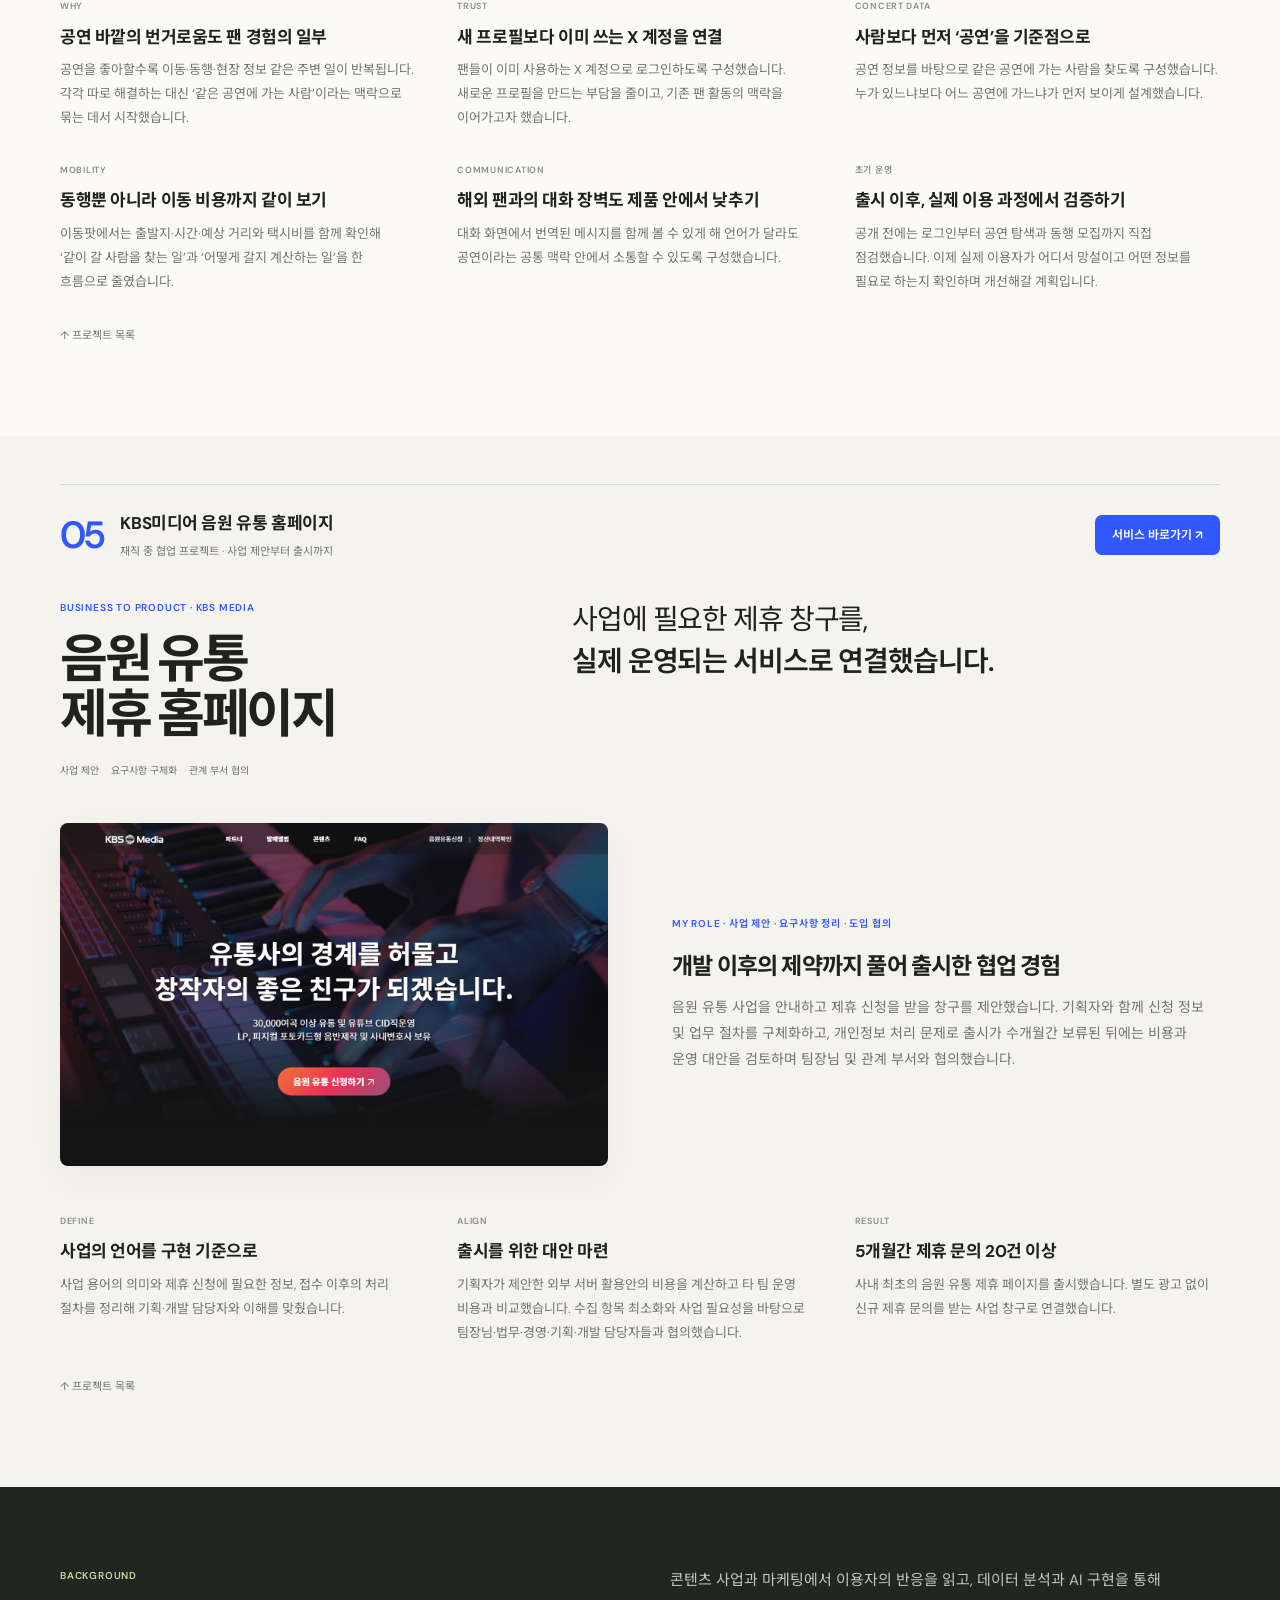
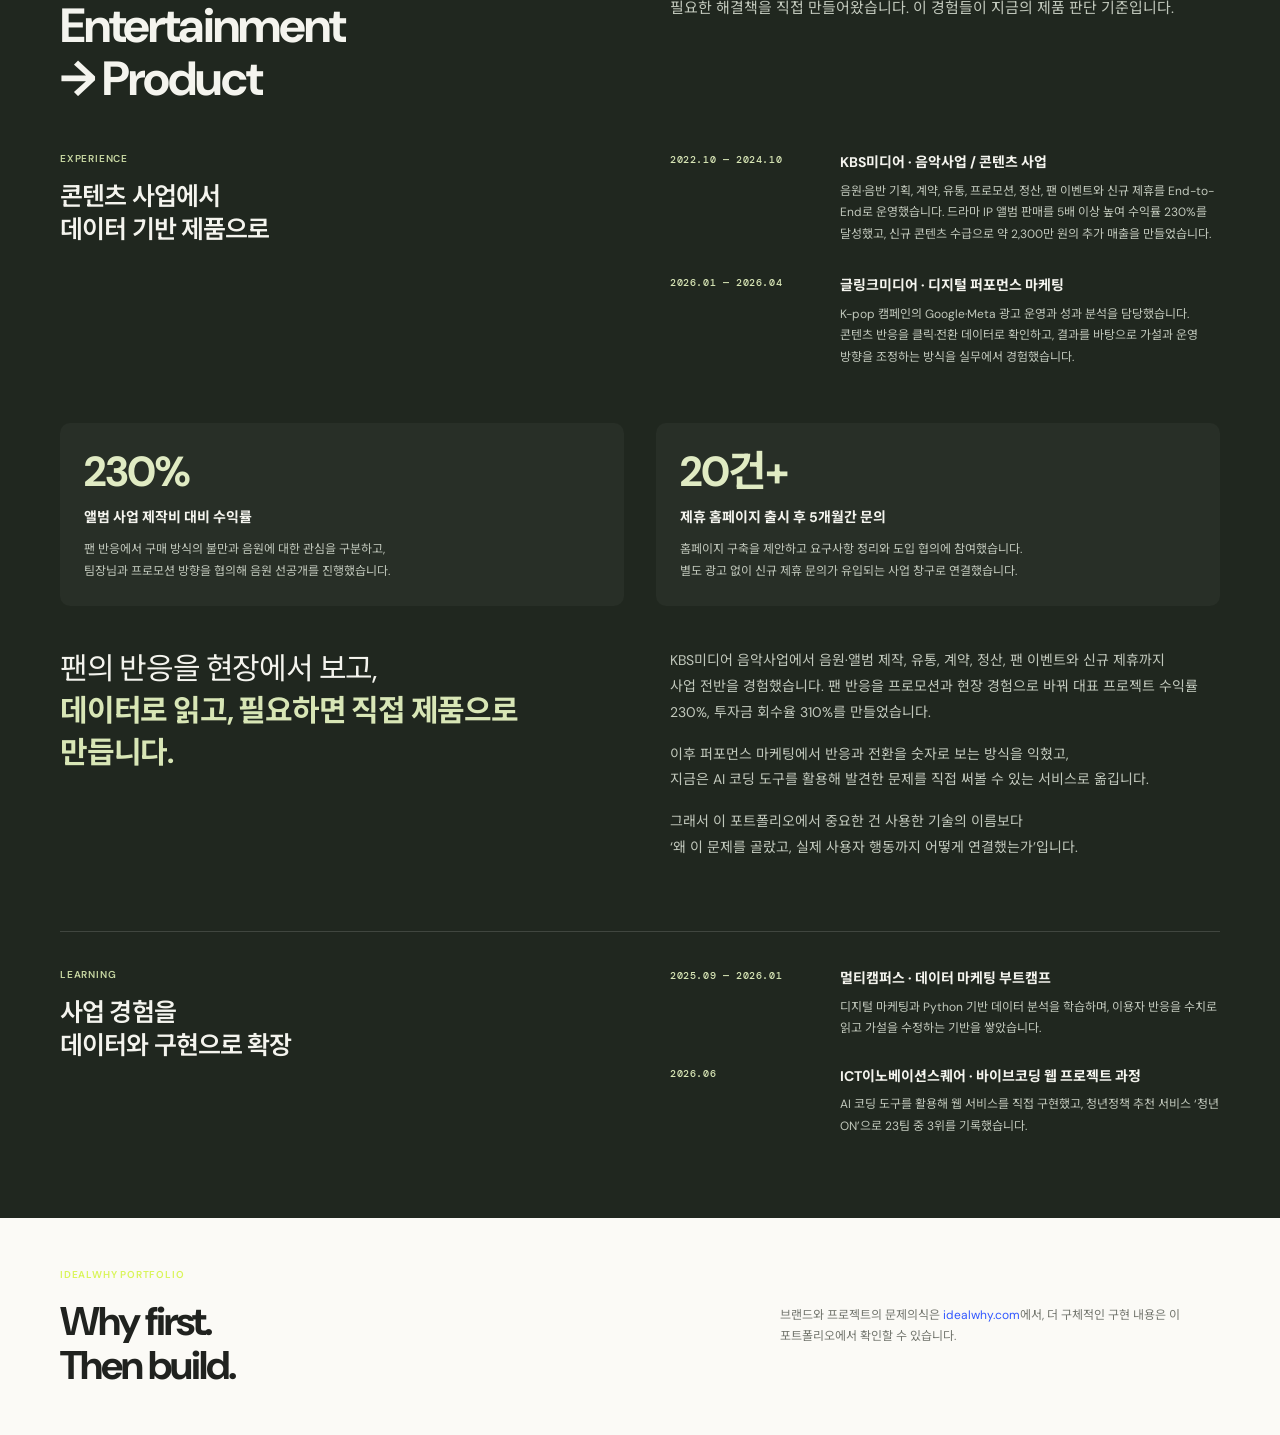
==== commit bc9630de: "Add concise work experience to portfolio background" ====
--- a/portfolio/index.html
+++ b/portfolio/index.html
@@ -72,6 +72,20 @@
   .learning-label h3{font-size:22px}
   .learning-item{grid-template-columns:1fr;gap:6px}
 }
+
+.experience-path{display:grid;grid-template-columns:1fr 1fr;gap:60px;margin:0 0 54px}
+.experience-label .eyebrow{margin-bottom:12px}
+.experience-label h3{font-size:25px;line-height:1.35;letter-spacing:-.035em;margin:0;font-weight:600}
+.experience-list{display:grid;gap:28px}
+.experience-item{display:grid;grid-template-columns:150px 1fr;gap:20px}
+.experience-item time{font:500 10px "DM Mono",monospace;letter-spacing:.06em;color:#d8e6b6;padding-top:3px}
+.experience-item strong{display:block;font-size:14px;margin-bottom:6px;color:#f4f4ee}
+.experience-item p{margin:0;font-size:12px;line-height:1.8;color:#c1c8bc;max-width:540px}
+@media(max-width:800px){
+  .experience-path{grid-template-columns:1fr;gap:26px;margin-bottom:42px}
+  .experience-label h3{font-size:22px}
+  .experience-item{grid-template-columns:1fr;gap:6px}
+}
 </style>
 </head>
 <body>
@@ -250,6 +264,29 @@
     <div class="section-head">
       <div><div class="eyebrow">BACKGROUND</div><h2>Entertainment<br>→ Product</h2></div>
       <p>콘텐츠 사업과 마케팅에서 이용자의 반응을 읽고, 데이터 분석과 AI 구현을 통해 <br class="reading-break">필요한 해결책을 직접 만들어왔습니다. 이 경험들이 지금의 제품 판단 기준입니다.</p>
+    </div>
+    
+    <div class="experience-path" aria-label="경력">
+      <div class="experience-label">
+        <div class="eyebrow">EXPERIENCE</div>
+        <h3>콘텐츠 사업에서<br>데이터 기반 제품으로</h3>
+      </div>
+      <div class="experience-list">
+        <div class="experience-item">
+          <time>2022.10 — 2024.10</time>
+          <div>
+            <strong>KBS미디어 · 음악사업 / 콘텐츠 사업</strong>
+            <p>음원·음반 기획, 계약, 유통, 프로모션, 정산, 팬 이벤트와 신규 제휴를 End-to-End로 운영했습니다. 드라마 IP 앨범 판매를 5배 이상 높여 수익률 230%를 달성했고, 신규 콘텐츠 수급으로 약 2,300만 원의 추가 매출을 만들었습니다.</p>
+          </div>
+        </div>
+        <div class="experience-item">
+          <time>2026.01 — 2026.04</time>
+          <div>
+            <strong>글링크미디어 · 디지털 퍼포먼스 마케팅</strong>
+            <p>K-pop 캠페인의 Google·Meta 광고 운영과 성과 분석을 담당했습니다. 콘텐츠 반응을 클릭·전환 데이터로 확인하고, 결과를 바탕으로 가설과 운영 방향을 조정하는 방식을 실무에서 경험했습니다.</p>
+          </div>
+        </div>
+      </div>
     </div>
     <div class="business-proof"><div><strong>230%</strong><b>앨범 사업 제작비 대비 수익률</b><p>팬 반응에서 구매 방식의 불만과 음원에 대한 관심을 구분하고, <br class="reading-break">팀장님과 프로모션 방향을 협의해 음원 선공개를 진행했습니다.</p></div><div><strong>20건+</strong><b>제휴 홈페이지 출시 후 5개월간 문의</b><p>홈페이지 구축을 제안하고 요구사항 정리와 도입 협의에 참여했습니다. <br class="reading-break">별도 광고 없이 신규 제휴 문의가 유입되는 사업 창구로 연결했습니다.</p></div></div><div class="bridge">
       <blockquote>팬의 반응을 현장에서 보고,<br><strong>데이터로 읽고, 필요하면 직접 제품으로 만듭니다.</strong></blockquote>
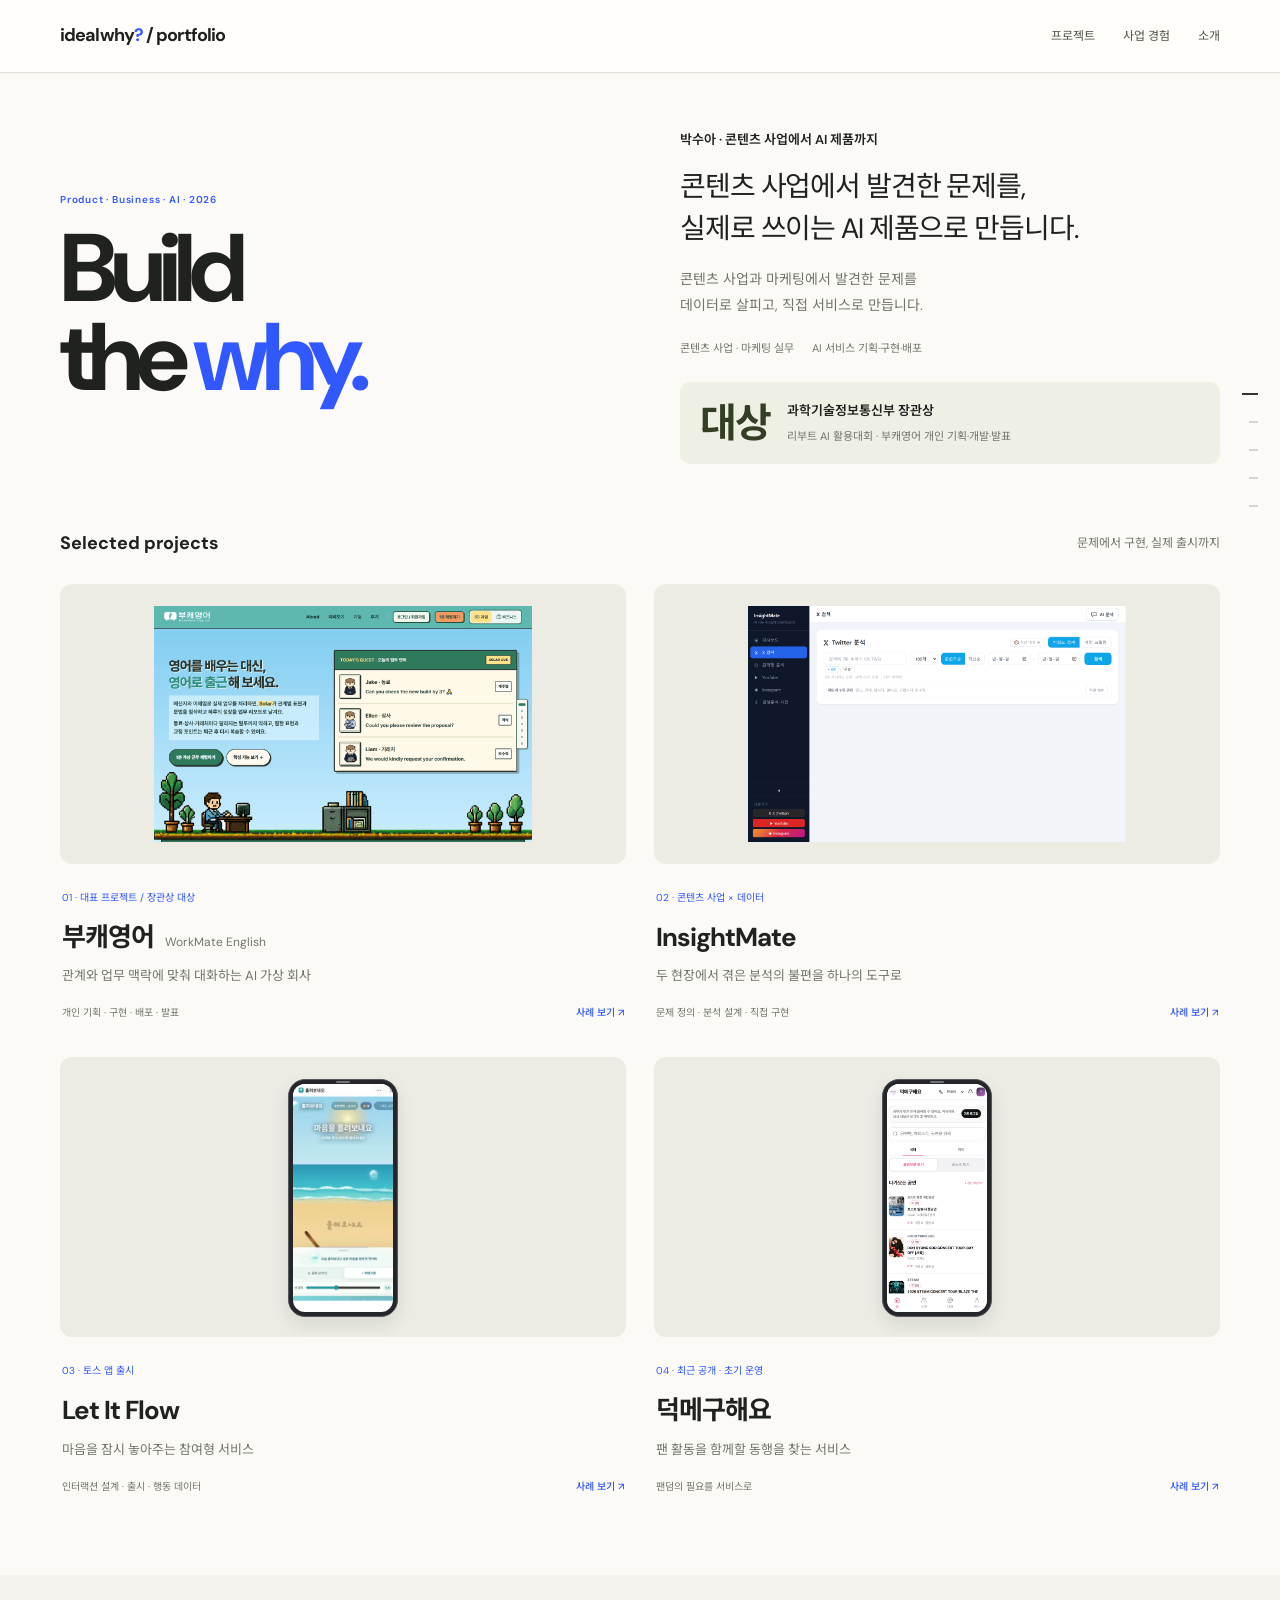
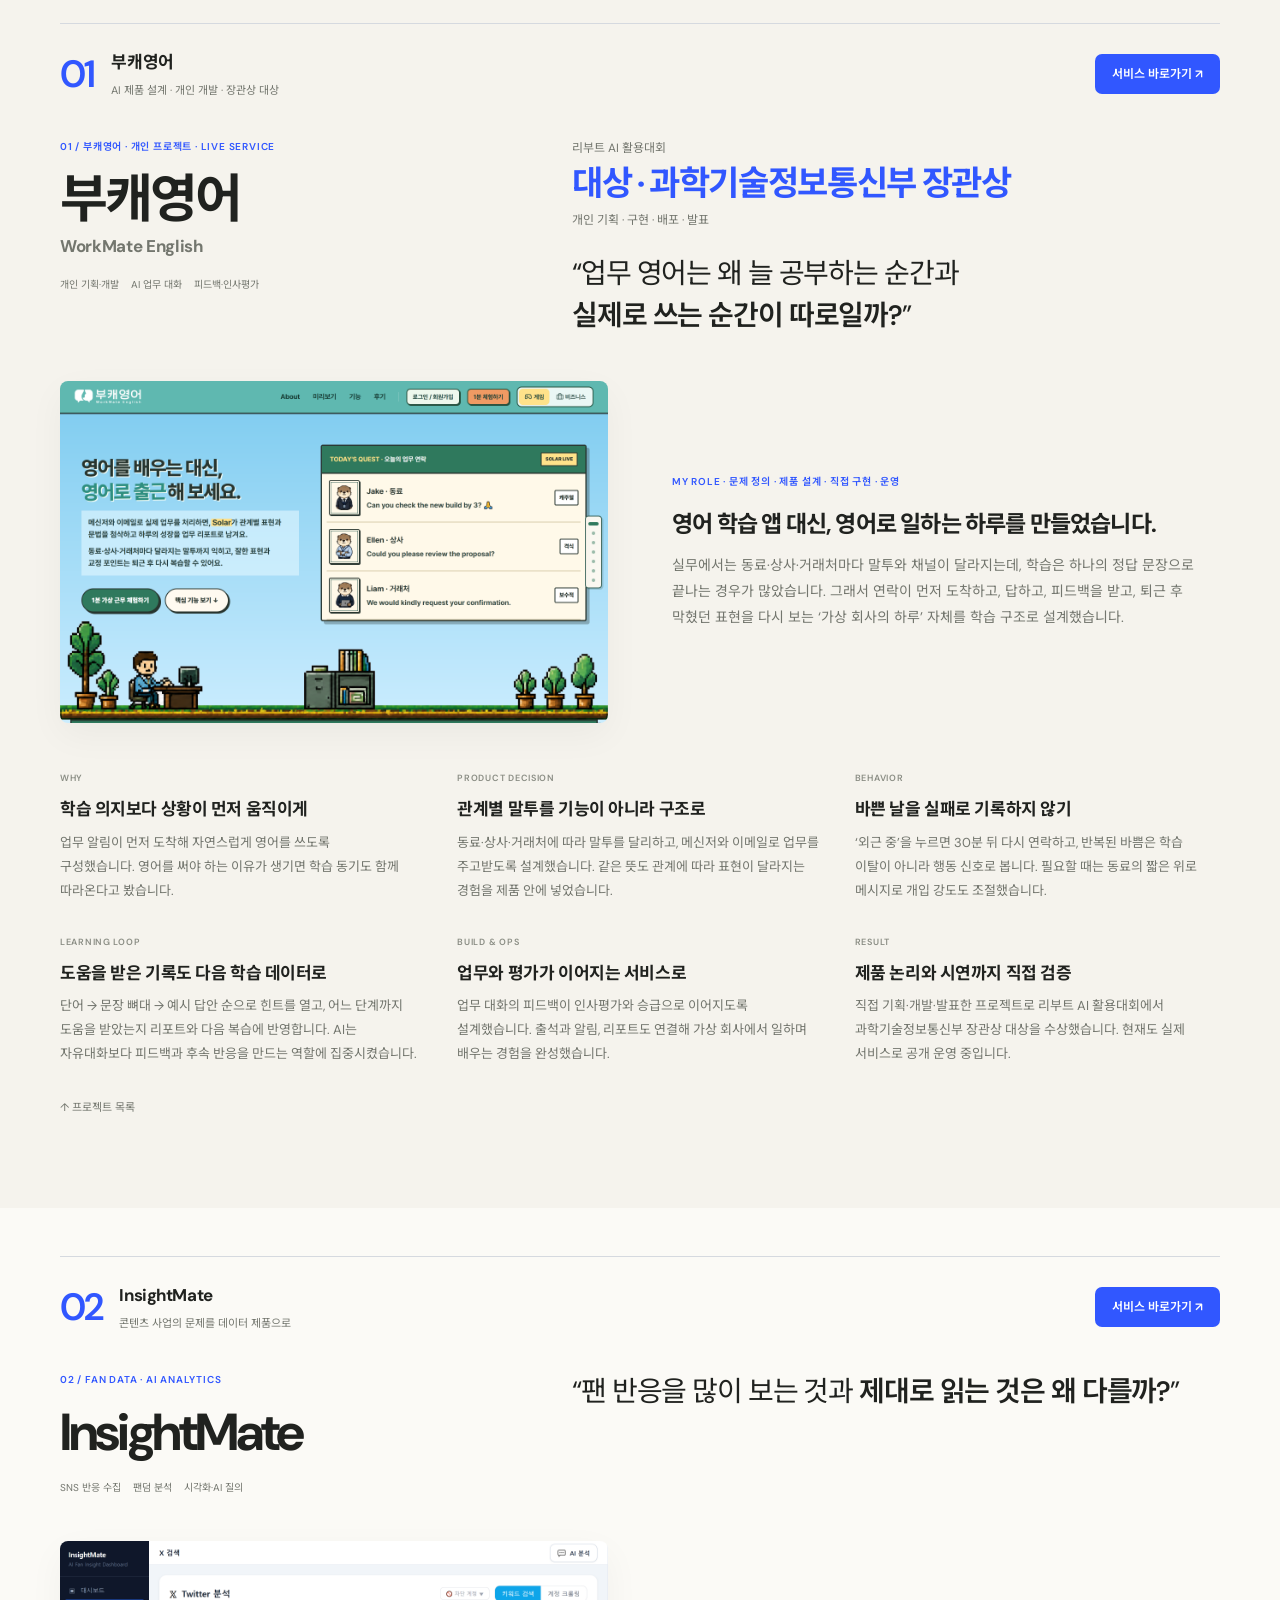
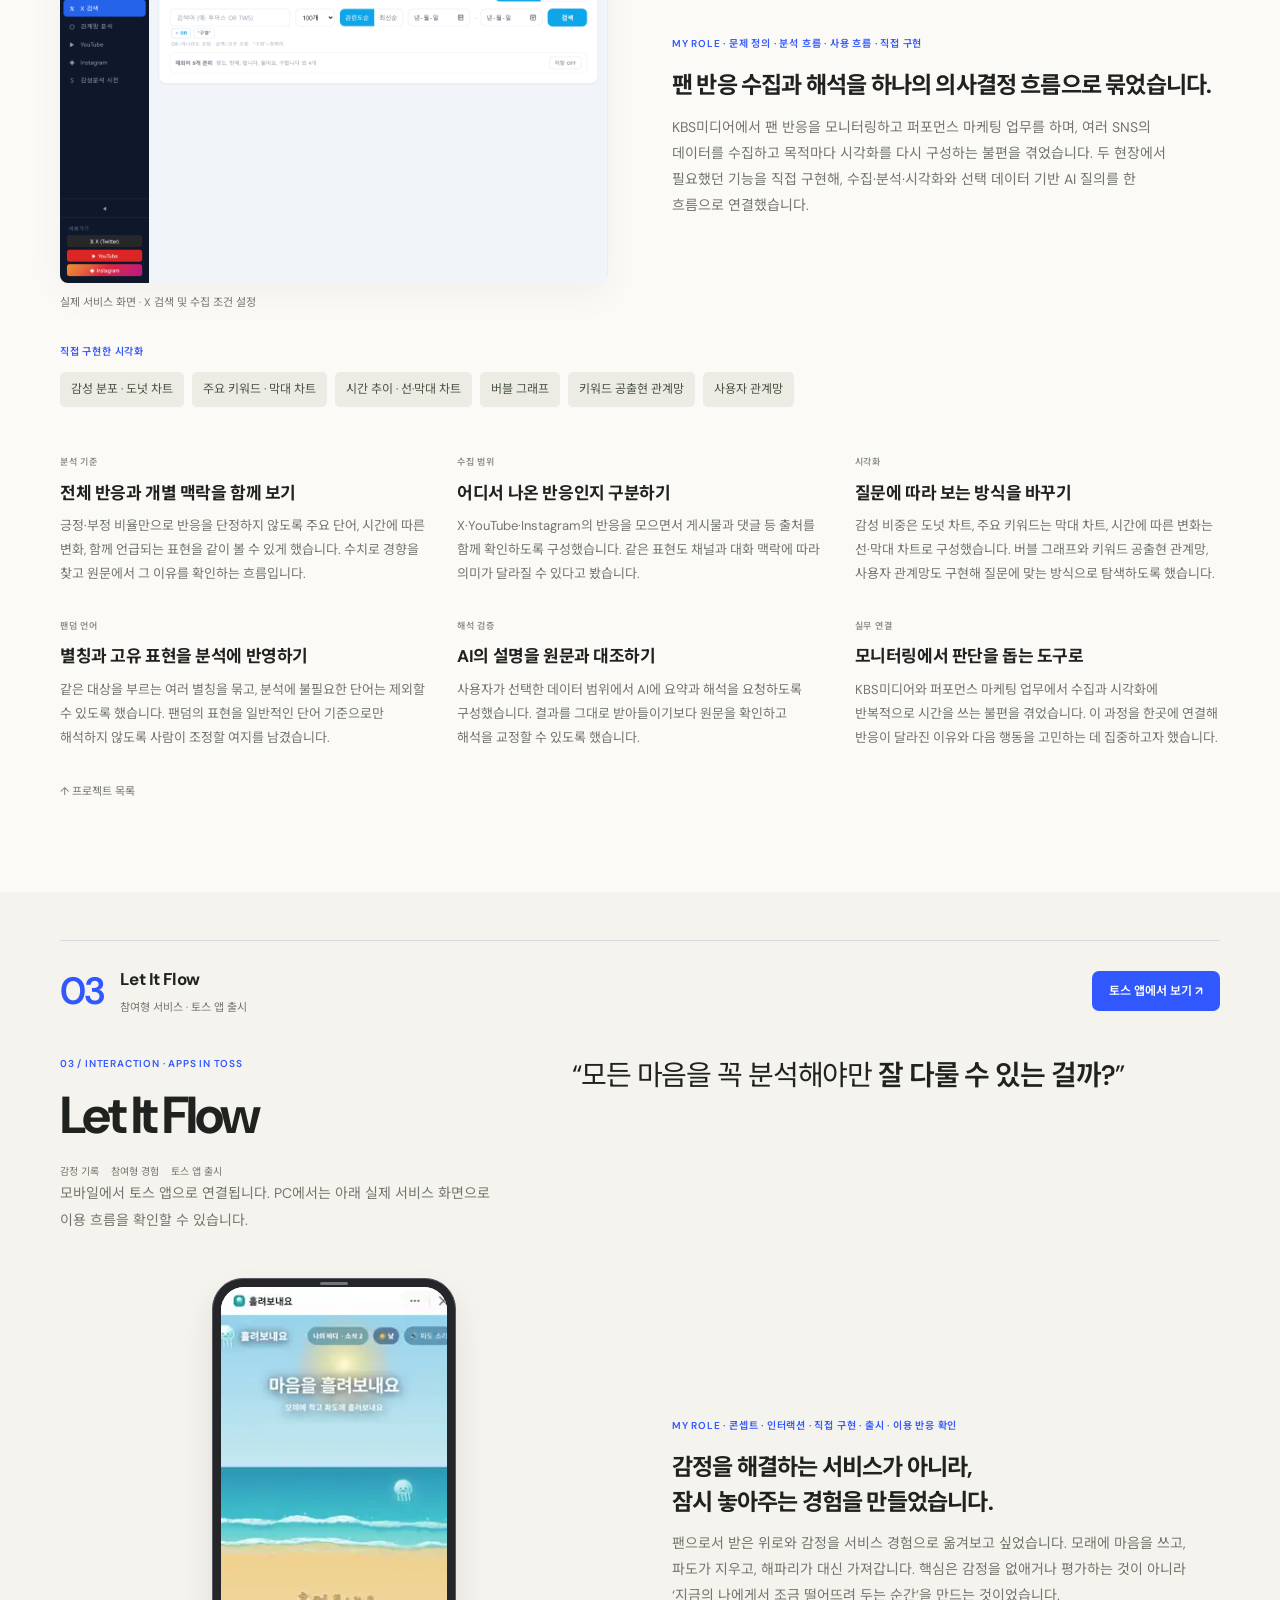
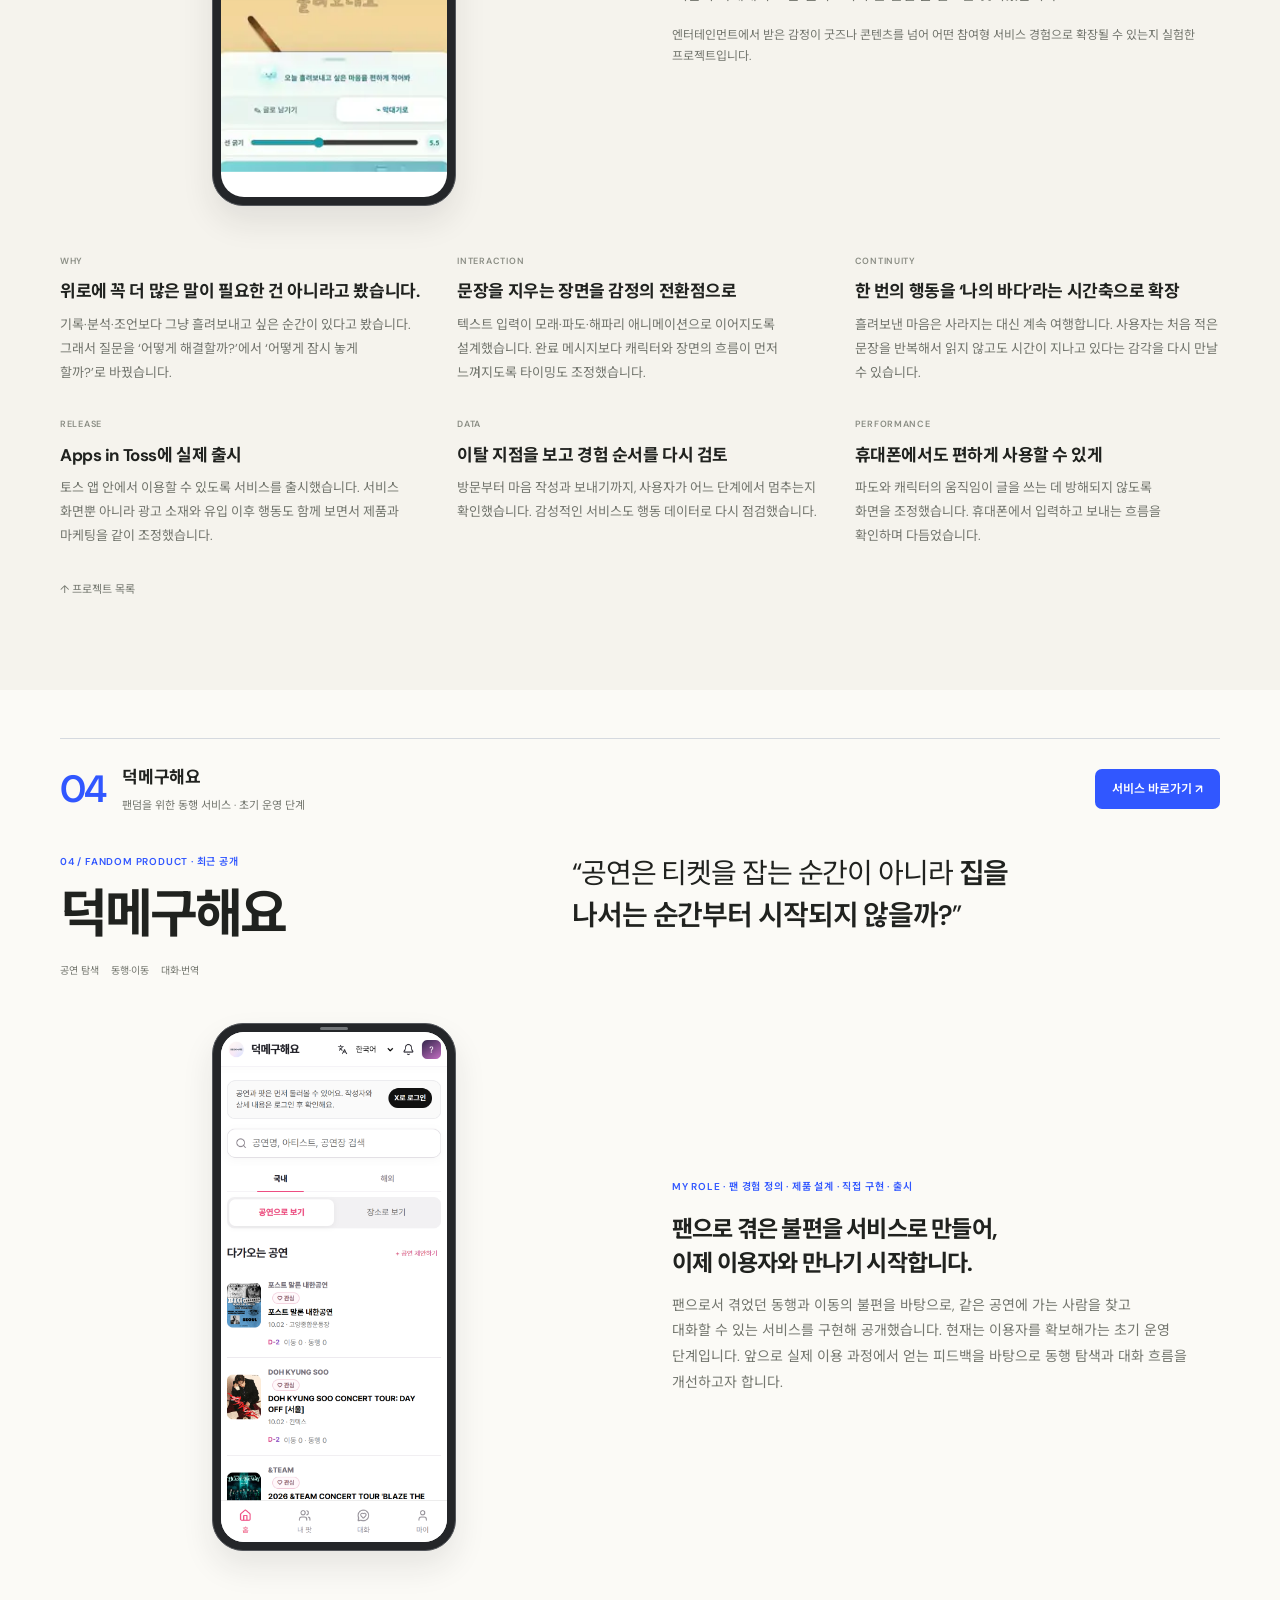
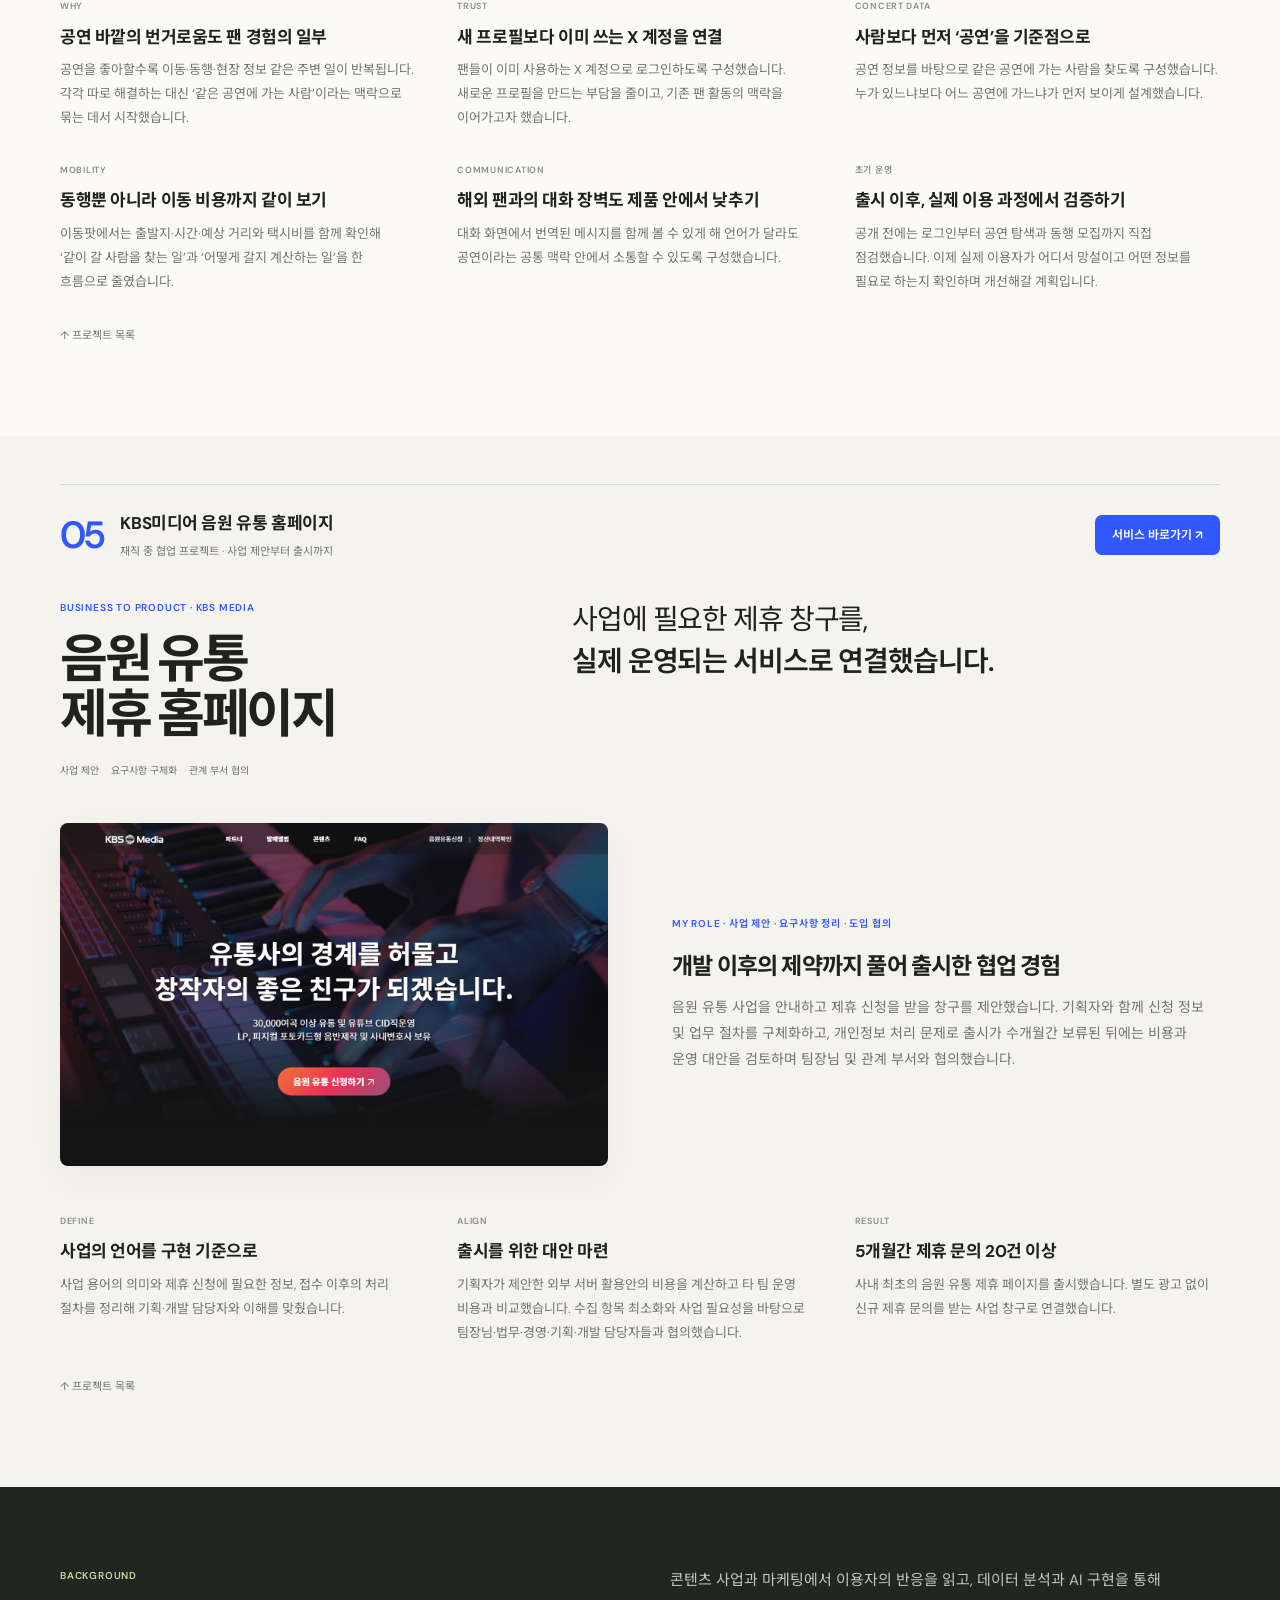
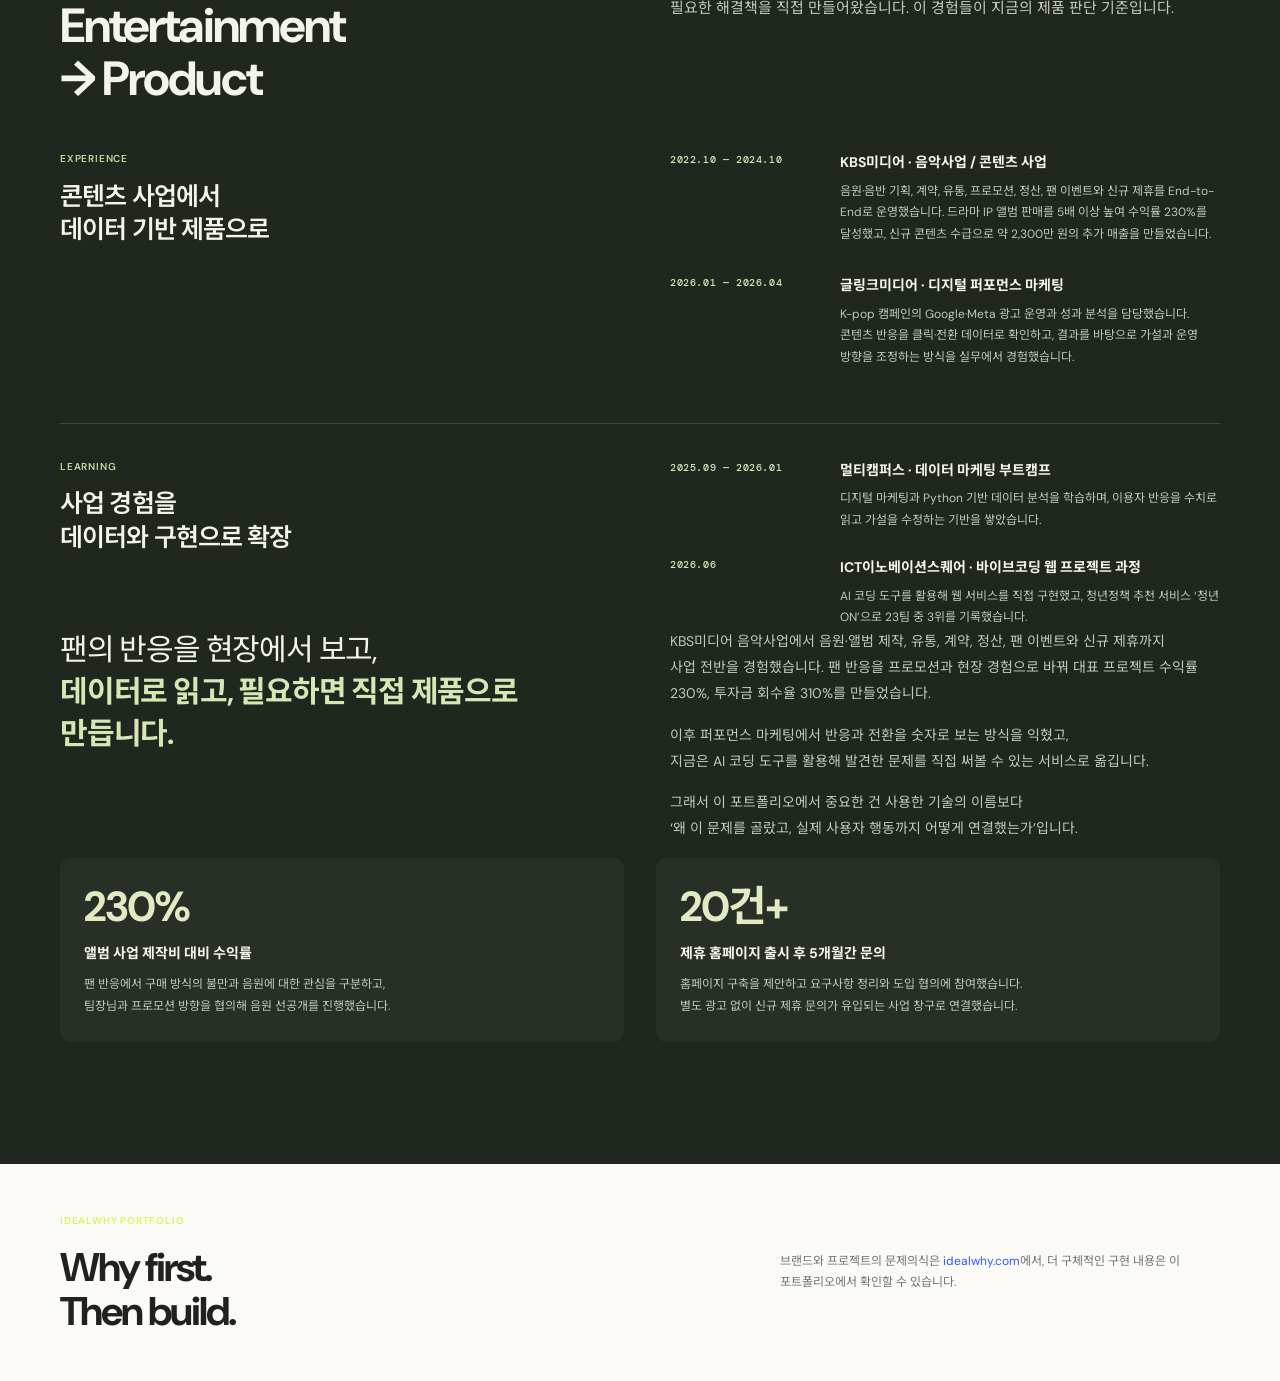
==== commit c803b877: "Reorder background into experience, learning, narrative flow" ====
--- a/portfolio/index.html
+++ b/portfolio/index.html
@@ -288,14 +288,6 @@
         </div>
       </div>
     </div>
-    <div class="business-proof"><div><strong>230%</strong><b>앨범 사업 제작비 대비 수익률</b><p>팬 반응에서 구매 방식의 불만과 음원에 대한 관심을 구분하고, <br class="reading-break">팀장님과 프로모션 방향을 협의해 음원 선공개를 진행했습니다.</p></div><div><strong>20건+</strong><b>제휴 홈페이지 출시 후 5개월간 문의</b><p>홈페이지 구축을 제안하고 요구사항 정리와 도입 협의에 참여했습니다. <br class="reading-break">별도 광고 없이 신규 제휴 문의가 유입되는 사업 창구로 연결했습니다.</p></div></div><div class="bridge">
-      <blockquote>팬의 반응을 현장에서 보고,<br><strong>데이터로 읽고, 필요하면 직접 제품으로 만듭니다.</strong></blockquote>
-      <div class="bridge-copy">
-        <p>KBS미디어 음악사업에서 음원·앨범 제작, 유통, 계약, 정산, 팬 이벤트와 신규 제휴까지 <br class="reading-break">사업 전반을 경험했습니다. 팬 반응을 프로모션과 현장 경험으로 바꿔 대표 프로젝트 수익률 230%, 투자금 회수율 310%를 만들었습니다.</p>
-        <p>이후 퍼포먼스 마케팅에서 반응과 전환을 숫자로 보는 방식을 익혔고, <br class="reading-break">지금은 AI 코딩 도구를 활용해 발견한 문제를 직접 써볼 수 있는 서비스로 옮깁니다.</p>
-        <p>그래서 이 포트폴리오에서 중요한 건 사용한 기술의 이름보다 <br class="reading-break">‘왜 이 문제를 골랐고, 실제 사용자 행동까지 어떻게 연결했는가’입니다.</p>
-      </div>
-    </div>
 
     <div class="learning-path" aria-label="관련 교육">
       <div class="learning-label"><div class="eyebrow">LEARNING</div><h3>사업 경험을<br>데이터와 구현으로 확장</h3></div>
@@ -310,8 +302,18 @@
         </div>
       </div>
     </div>
-  </div>
-</section>
+
+    <div class="bridge">
+      <blockquote>팬의 반응을 현장에서 보고,<br><strong>데이터로 읽고, 필요하면 직접 제품으로 만듭니다.</strong></blockquote>
+      <div class="bridge-copy">
+        <p>KBS미디어 음악사업에서 음원·앨범 제작, 유통, 계약, 정산, 팬 이벤트와 신규 제휴까지 <br class="reading-break">사업 전반을 경험했습니다. 팬 반응을 프로모션과 현장 경험으로 바꿔 대표 프로젝트 수익률 230%, 투자금 회수율 310%를 만들었습니다.</p>
+        <p>이후 퍼포먼스 마케팅에서 반응과 전환을 숫자로 보는 방식을 익혔고, <br class="reading-break">지금은 AI 코딩 도구를 활용해 발견한 문제를 직접 써볼 수 있는 서비스로 옮깁니다.</p>
+        <p>그래서 이 포트폴리오에서 중요한 건 사용한 기술의 이름보다 <br class="reading-break">‘왜 이 문제를 골랐고, 실제 사용자 행동까지 어떻게 연결했는가’입니다.</p>
+      </div>
+    </div>
+
+    <div class="business-proof"><div><strong>230%</strong><b>앨범 사업 제작비 대비 수익률</b><p>팬 반응에서 구매 방식의 불만과 음원에 대한 관심을 구분하고, <br class="reading-break">팀장님과 프로모션 방향을 협의해 음원 선공개를 진행했습니다.</p></div><div><strong>20건+</strong><b>제휴 홈페이지 출시 후 5개월간 문의</b><p>홈페이지 구축을 제안하고 요구사항 정리와 도입 협의에 참여했습니다. <br class="reading-break">별도 광고 없이 신규 제휴 문의가 유입되는 사업 창구로 연결했습니다.</p></div></div>
+  </section>
 </main>
 
 <footer class="footer">
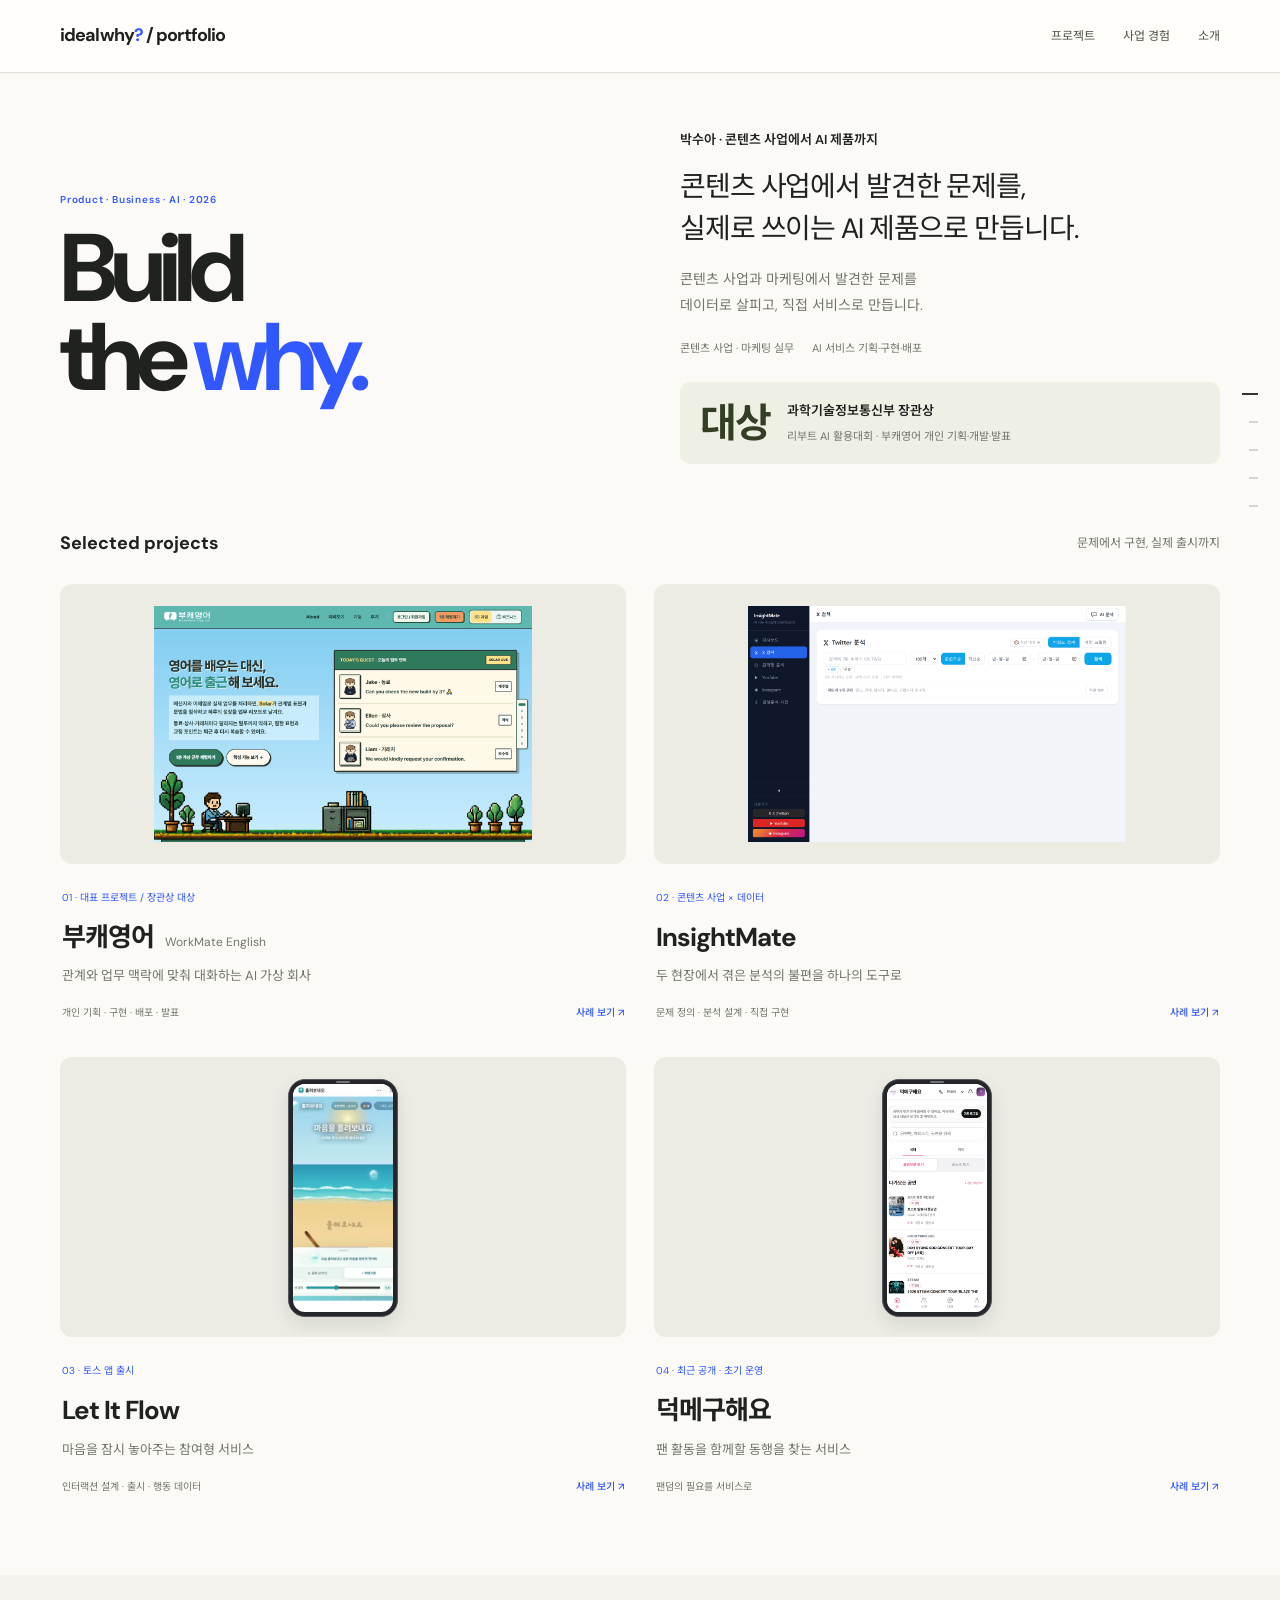
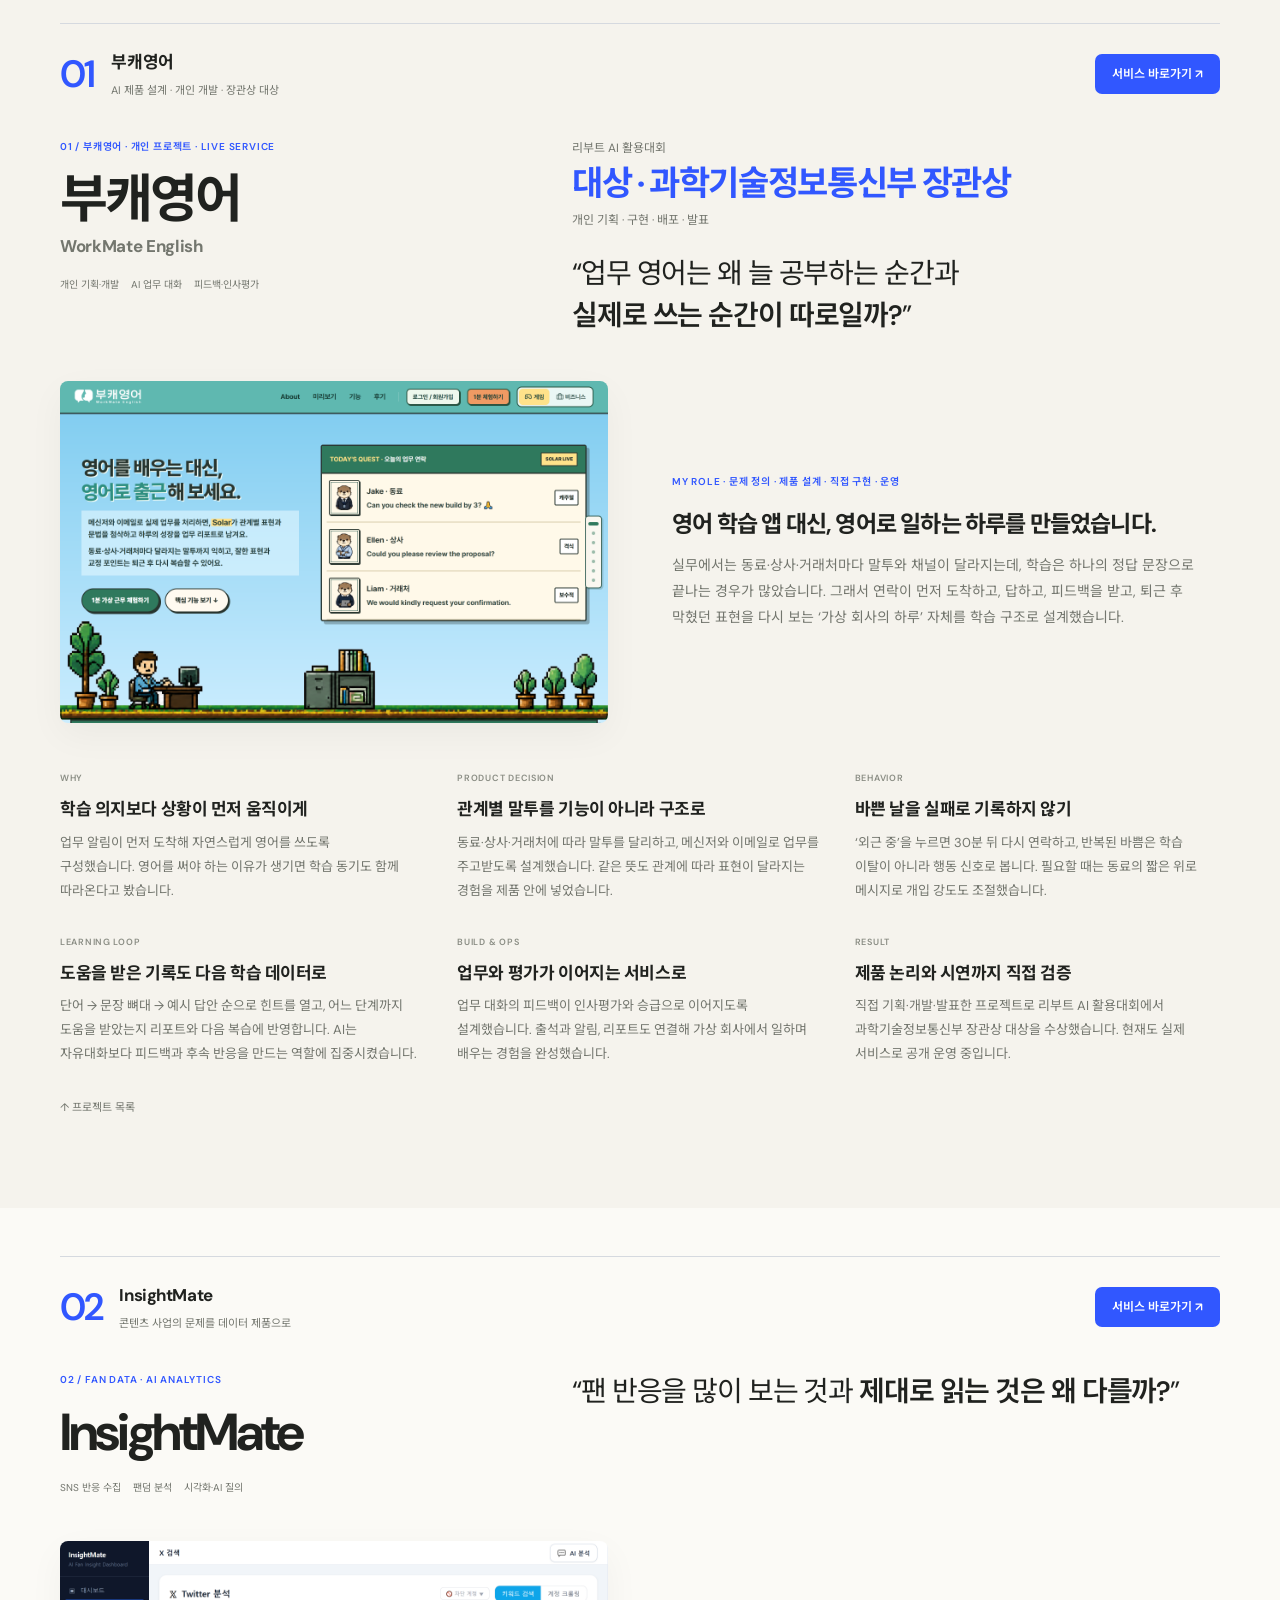
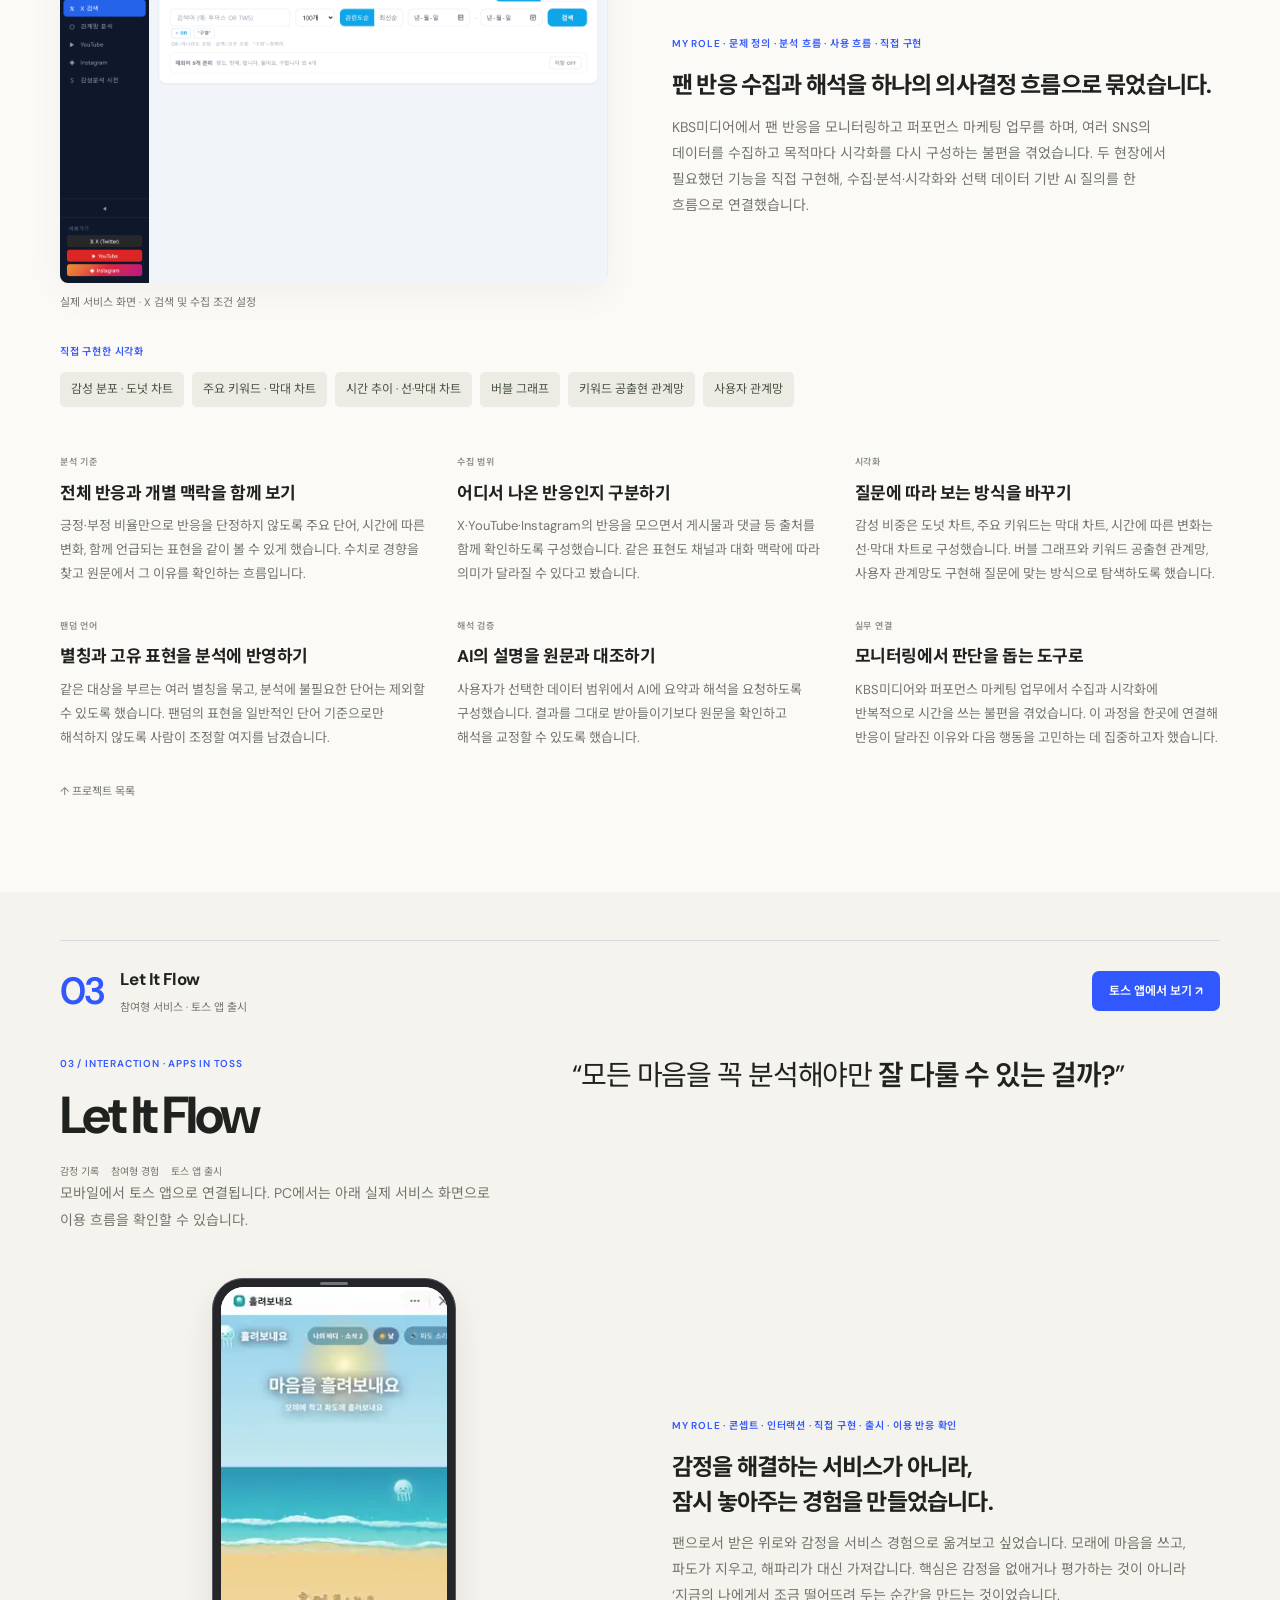
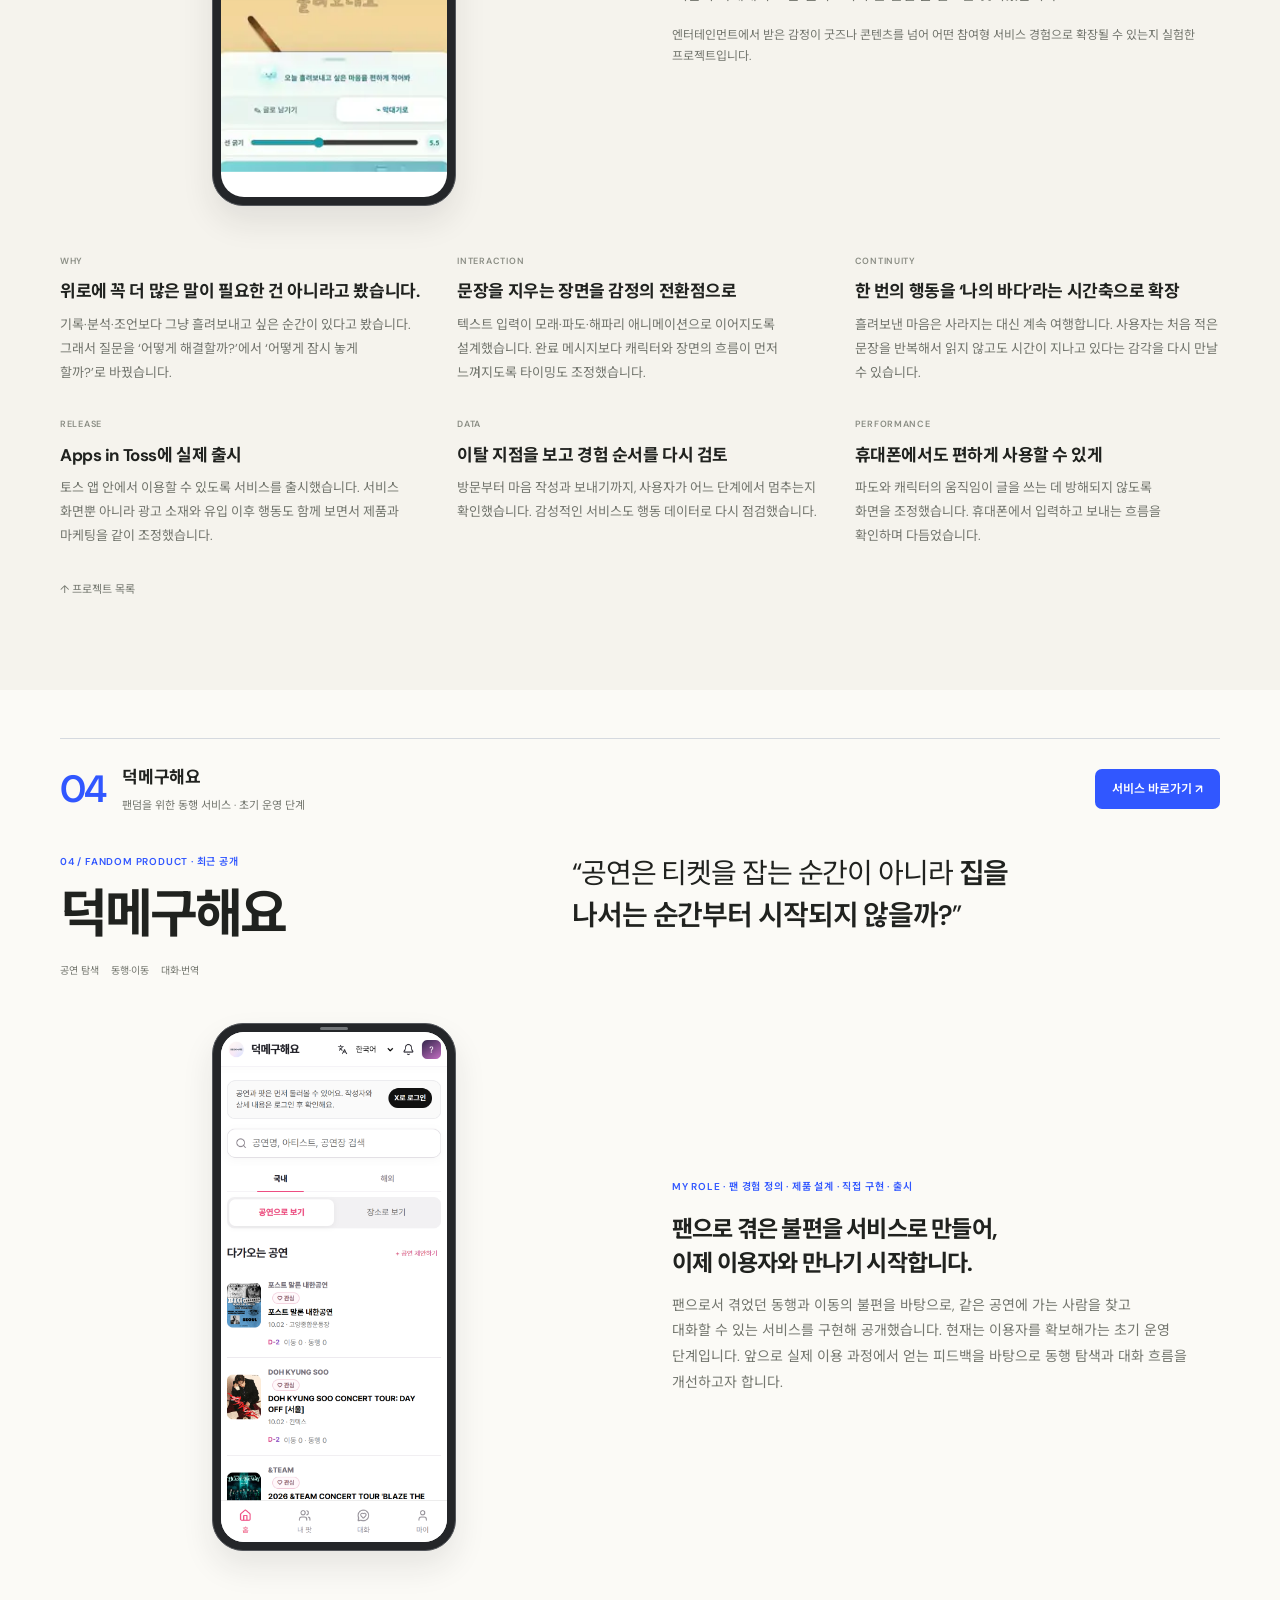
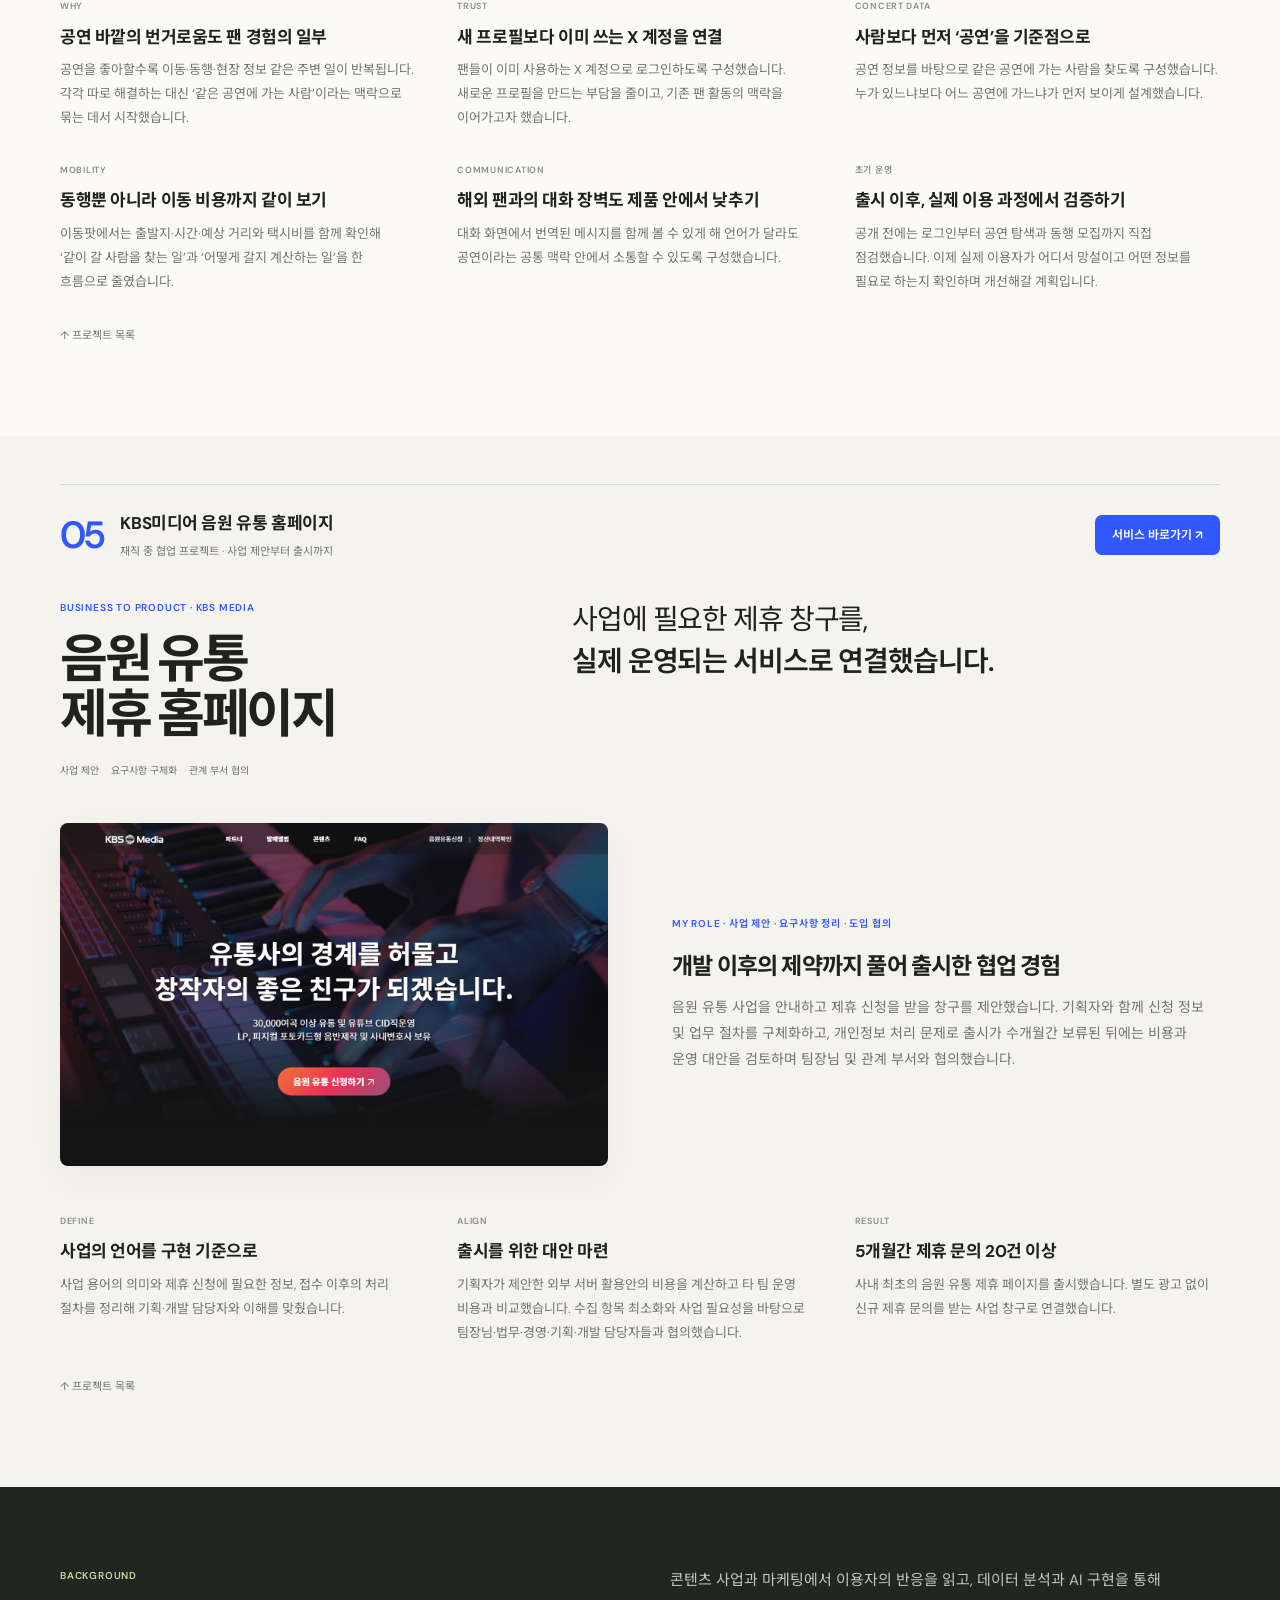
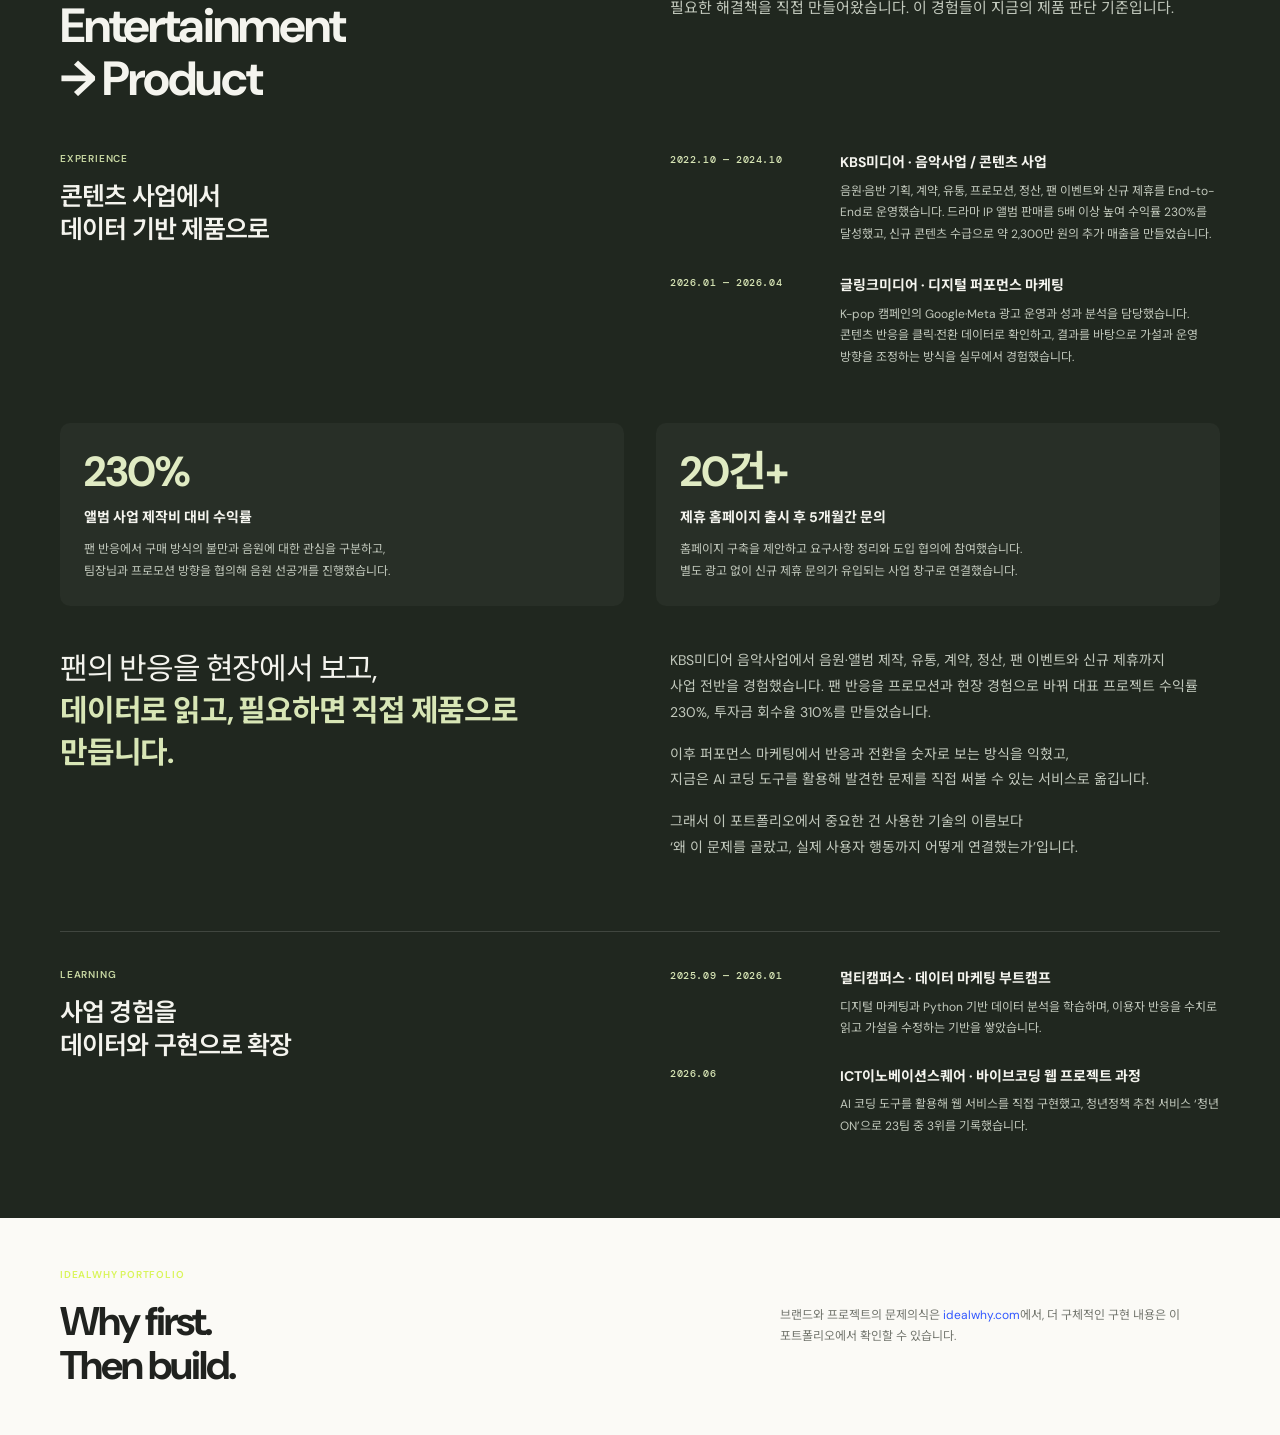
==== commit a53455ac: "Restore previous portfolio background layout" ====
--- a/portfolio/index.html
+++ b/portfolio/index.html
@@ -288,6 +288,14 @@
         </div>
       </div>
     </div>
+    <div class="business-proof"><div><strong>230%</strong><b>앨범 사업 제작비 대비 수익률</b><p>팬 반응에서 구매 방식의 불만과 음원에 대한 관심을 구분하고, <br class="reading-break">팀장님과 프로모션 방향을 협의해 음원 선공개를 진행했습니다.</p></div><div><strong>20건+</strong><b>제휴 홈페이지 출시 후 5개월간 문의</b><p>홈페이지 구축을 제안하고 요구사항 정리와 도입 협의에 참여했습니다. <br class="reading-break">별도 광고 없이 신규 제휴 문의가 유입되는 사업 창구로 연결했습니다.</p></div></div><div class="bridge">
+      <blockquote>팬의 반응을 현장에서 보고,<br><strong>데이터로 읽고, 필요하면 직접 제품으로 만듭니다.</strong></blockquote>
+      <div class="bridge-copy">
+        <p>KBS미디어 음악사업에서 음원·앨범 제작, 유통, 계약, 정산, 팬 이벤트와 신규 제휴까지 <br class="reading-break">사업 전반을 경험했습니다. 팬 반응을 프로모션과 현장 경험으로 바꿔 대표 프로젝트 수익률 230%, 투자금 회수율 310%를 만들었습니다.</p>
+        <p>이후 퍼포먼스 마케팅에서 반응과 전환을 숫자로 보는 방식을 익혔고, <br class="reading-break">지금은 AI 코딩 도구를 활용해 발견한 문제를 직접 써볼 수 있는 서비스로 옮깁니다.</p>
+        <p>그래서 이 포트폴리오에서 중요한 건 사용한 기술의 이름보다 <br class="reading-break">‘왜 이 문제를 골랐고, 실제 사용자 행동까지 어떻게 연결했는가’입니다.</p>
+      </div>
+    </div>
 
     <div class="learning-path" aria-label="관련 교육">
       <div class="learning-label"><div class="eyebrow">LEARNING</div><h3>사업 경험을<br>데이터와 구현으로 확장</h3></div>
@@ -302,18 +310,8 @@
         </div>
       </div>
     </div>
-
-    <div class="bridge">
-      <blockquote>팬의 반응을 현장에서 보고,<br><strong>데이터로 읽고, 필요하면 직접 제품으로 만듭니다.</strong></blockquote>
-      <div class="bridge-copy">
-        <p>KBS미디어 음악사업에서 음원·앨범 제작, 유통, 계약, 정산, 팬 이벤트와 신규 제휴까지 <br class="reading-break">사업 전반을 경험했습니다. 팬 반응을 프로모션과 현장 경험으로 바꿔 대표 프로젝트 수익률 230%, 투자금 회수율 310%를 만들었습니다.</p>
-        <p>이후 퍼포먼스 마케팅에서 반응과 전환을 숫자로 보는 방식을 익혔고, <br class="reading-break">지금은 AI 코딩 도구를 활용해 발견한 문제를 직접 써볼 수 있는 서비스로 옮깁니다.</p>
-        <p>그래서 이 포트폴리오에서 중요한 건 사용한 기술의 이름보다 <br class="reading-break">‘왜 이 문제를 골랐고, 실제 사용자 행동까지 어떻게 연결했는가’입니다.</p>
-      </div>
-    </div>
-
-    <div class="business-proof"><div><strong>230%</strong><b>앨범 사업 제작비 대비 수익률</b><p>팬 반응에서 구매 방식의 불만과 음원에 대한 관심을 구분하고, <br class="reading-break">팀장님과 프로모션 방향을 협의해 음원 선공개를 진행했습니다.</p></div><div><strong>20건+</strong><b>제휴 홈페이지 출시 후 5개월간 문의</b><p>홈페이지 구축을 제안하고 요구사항 정리와 도입 협의에 참여했습니다. <br class="reading-break">별도 광고 없이 신규 제휴 문의가 유입되는 사업 창구로 연결했습니다.</p></div></div>
-  </section>
+  </div>
+</section>
 </main>
 
 <footer class="footer">
